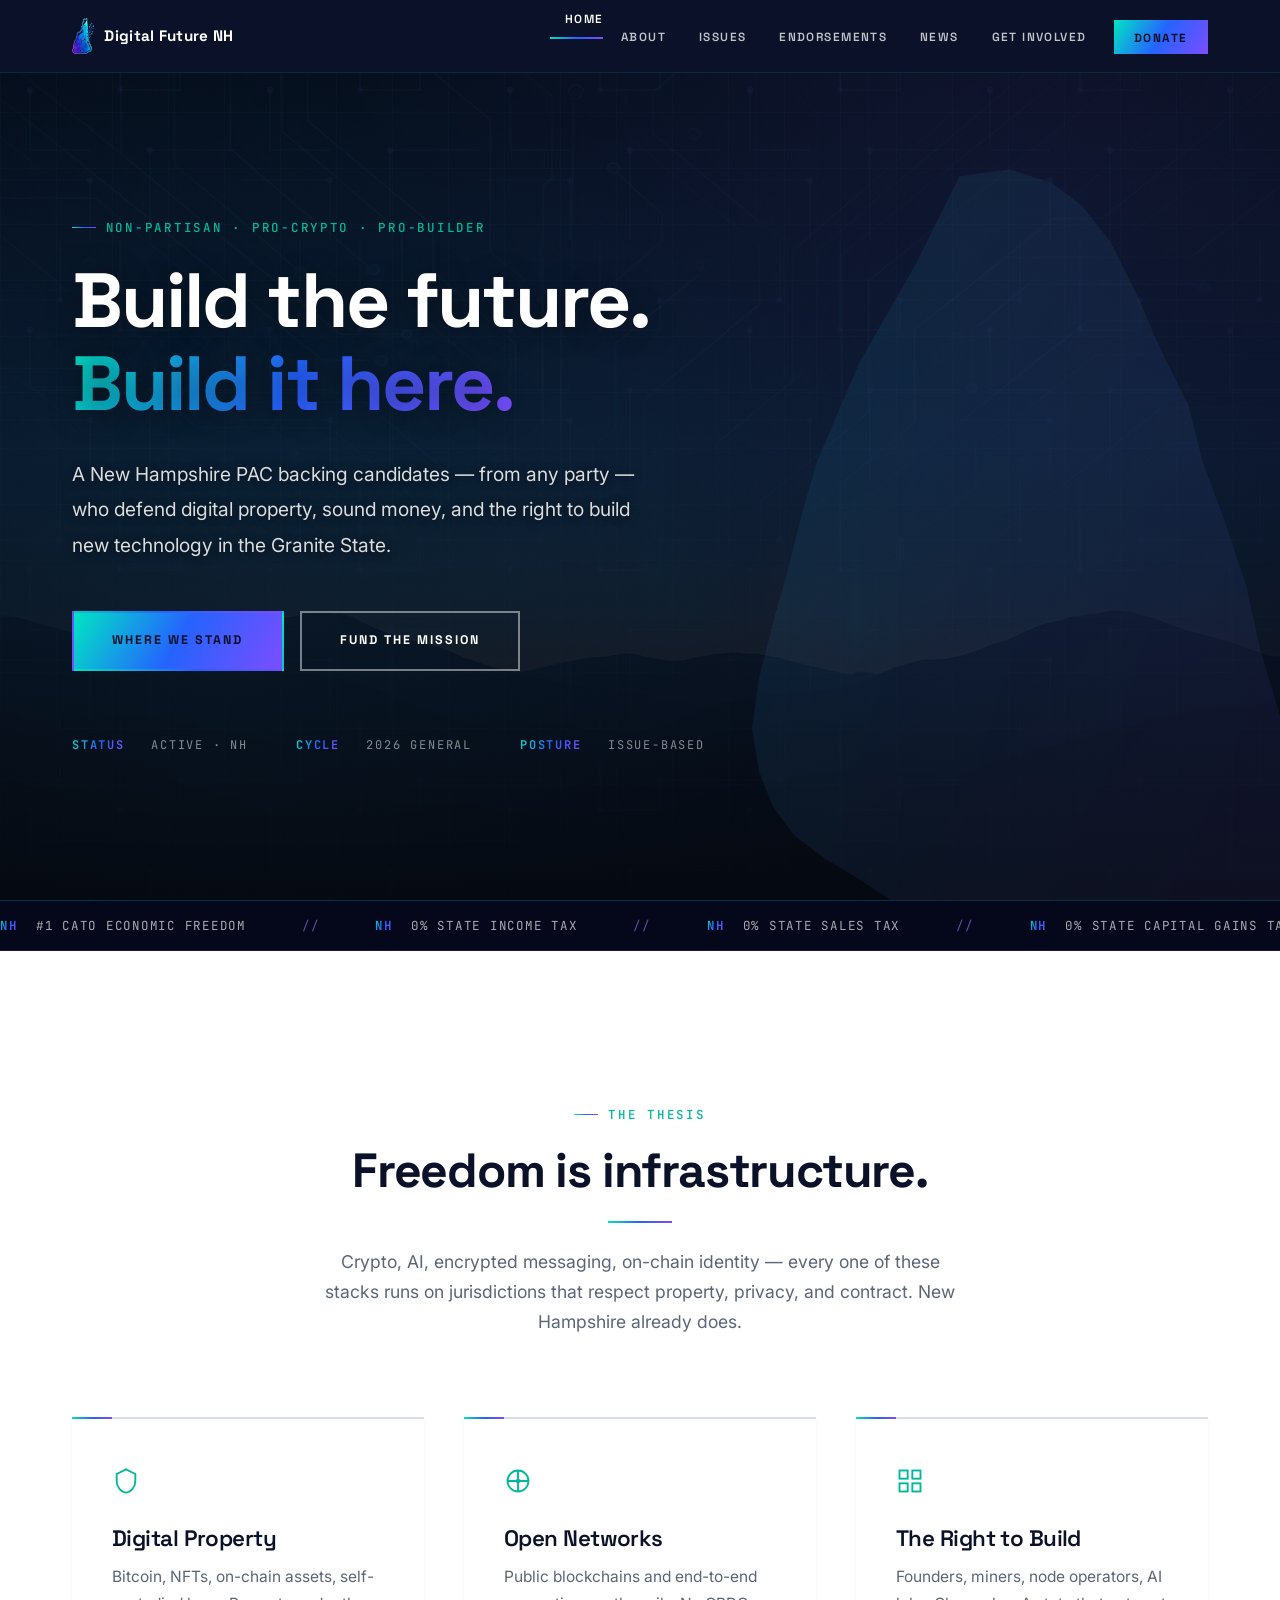
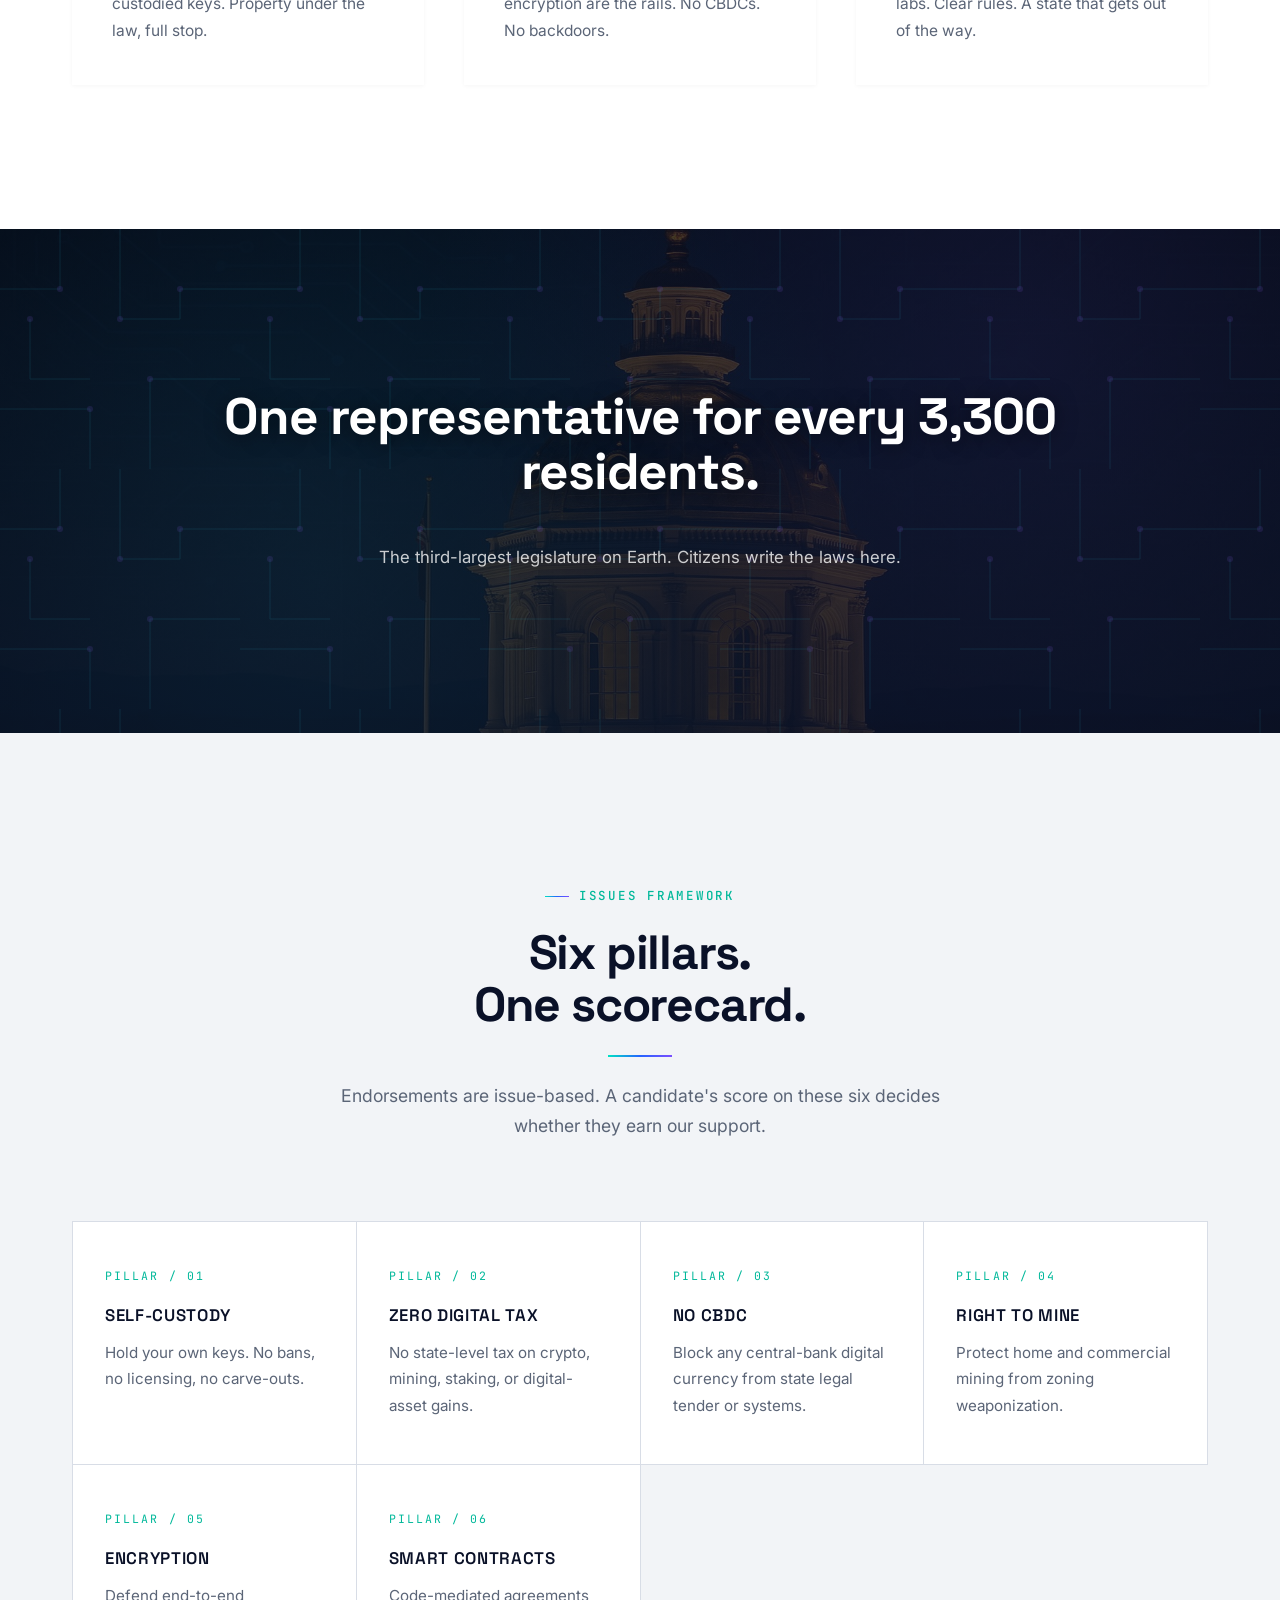
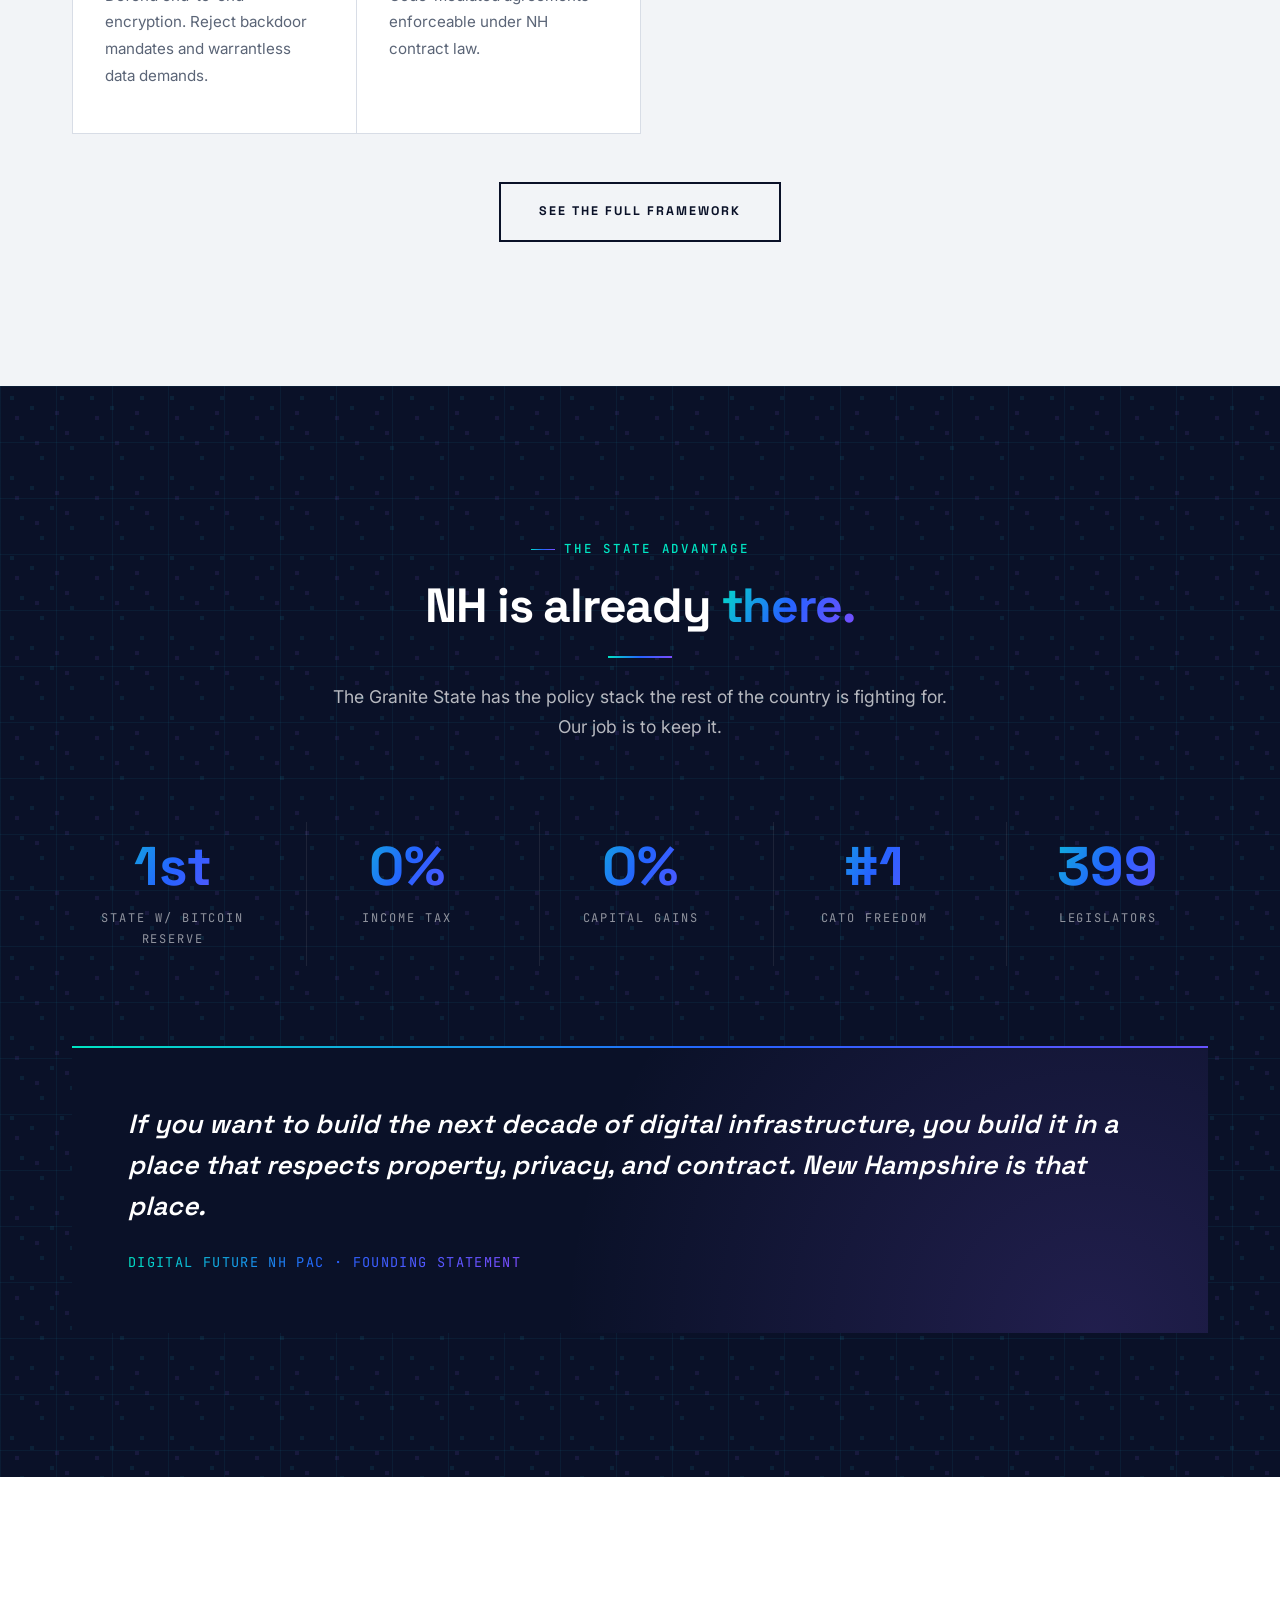
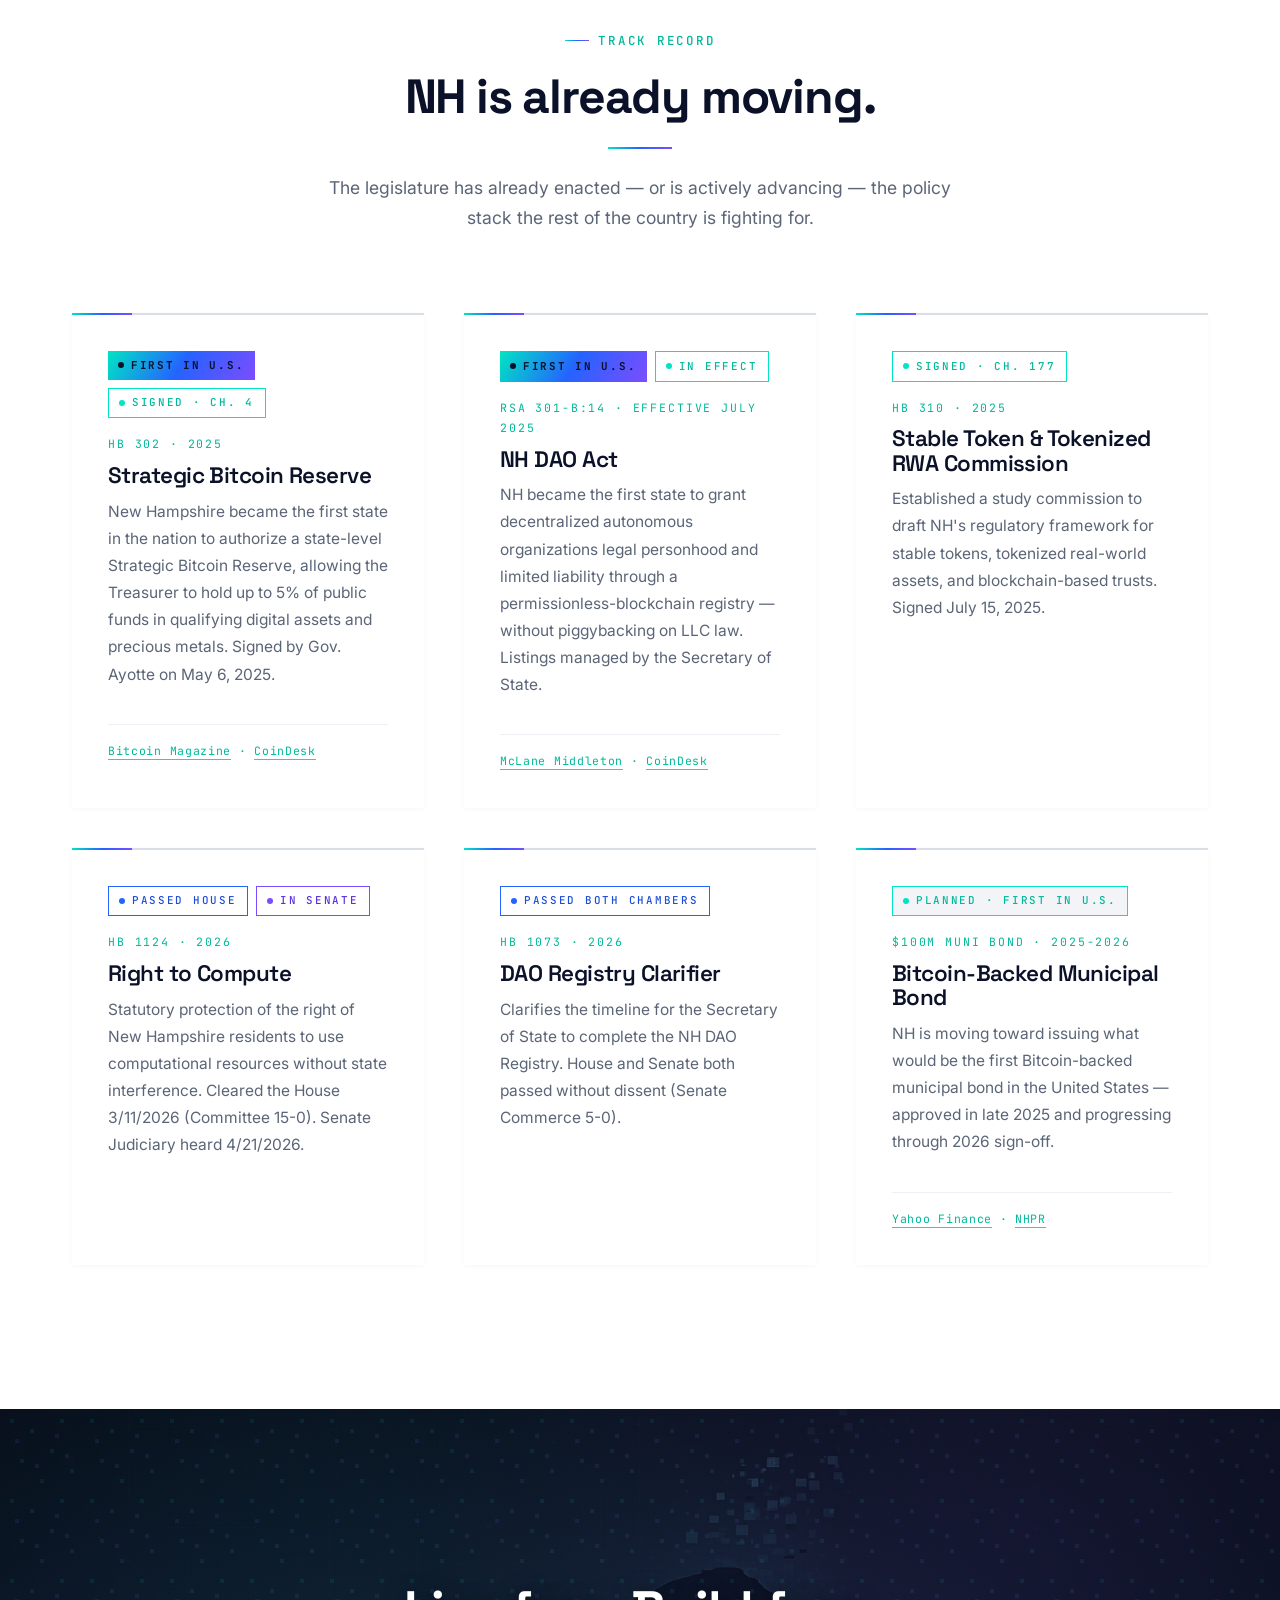
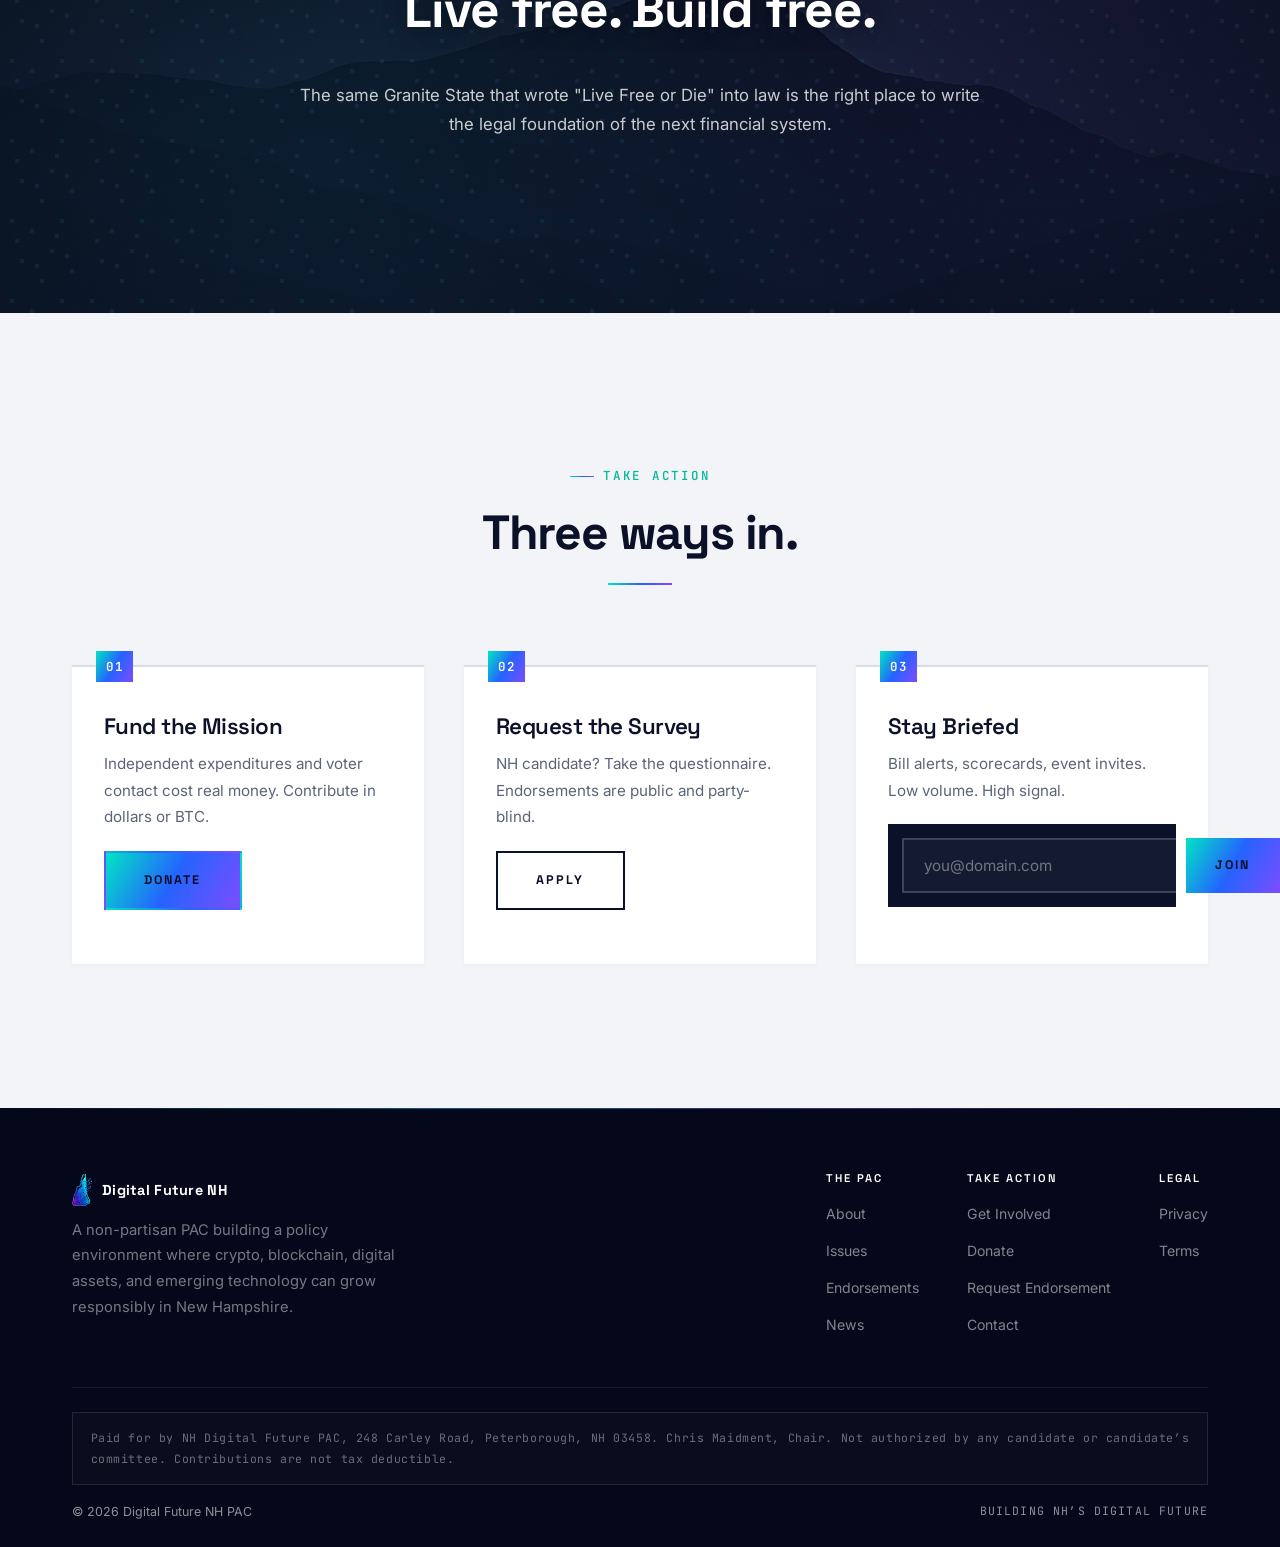
==== index.html @ 9868001e "Add crypto donation flow via NOWPayments direct payment API (no invoice page) Card / ACH and Crypto " ====
<!DOCTYPE html>
<html lang="en">
<head>
  <meta charset="UTF-8">
  <meta name="viewport" content="width=device-width, initial-scale=1.0">
  <title>Digital Future NH PAC — Building New Hampshire's Digital Future</title>
  <meta name="description" content="A non-partisan New Hampshire PAC supporting candidates who back crypto, digital property rights, sound money, and the right to build the future. Granite-made. Future-built.">
  <meta name="theme-color" content="#0a1224">
  <meta property="og:title" content="Digital Future NH PAC">
  <meta property="og:description" content="Non-partisan. Pro-crypto. Pro-builder. Backing NH candidates &mdash; from any party &mdash; who defend digital property and the right to build the future.">
  <meta property="og:image" content="https://digitalfuturenh.com/images/og-home.jpg">
  <meta property="og:image:width" content="1200">
  <meta property="og:image:height" content="630">
  <meta property="og:url" content="https://digitalfuturenh.com/">
  <meta property="og:type" content="website">
  <meta name="twitter:card" content="summary_large_image">
  <meta name="twitter:title" content="Digital Future NH PAC">
  <meta name="twitter:description" content="Non-partisan PAC backing NH candidates who defend digital property and the right to build the future.">
  <meta name="twitter:image" content="https://digitalfuturenh.com/images/og-home.jpg">
  <meta name="robots" content="index, follow">
  <link rel="canonical" href="https://digitalfuturenh.com/">
  <link rel="icon" href="/favicon.ico" sizes="any">
  <link rel="icon" type="image/png" sizes="32x32" href="/favicon.png?v=21">
  <link rel="apple-touch-icon" sizes="180x180" href="/apple-touch-icon.png?v=21">
  <link rel="preload" as="image" href="/images/hero-home.jpg" fetchpriority="high">
  <link rel="preconnect" href="https://fonts.googleapis.com">
  <link rel="preconnect" href="https://fonts.gstatic.com" crossorigin>
  <script type="application/ld+json">
  {
    "@context": "https://schema.org",
    "@type": "Organization",
    "name": "Digital Future NH PAC",
    "url": "https://digitalfuturenh.com",
    "logo": "https://digitalfuturenh.com/images/logo-icon.png",
    "description": "A non-partisan PAC building a policy environment where crypto, blockchain, digital assets, and emerging technology can grow responsibly in New Hampshire."
  }
  </script>
  <script type="application/ld+json">
  {
    "@context": "https://schema.org",
    "@type": "FAQPage",
    "mainEntity": [
      { "@type": "Question", "name": "Is Digital Future NH PAC partisan?", "acceptedAnswer": { "@type": "Answer", "text": "No. We are non-partisan. We endorse candidates from any party who defend digital property, sound money, and a light-touch regulatory environment for builders." } },
      { "@type": "Question", "name": "Why New Hampshire?", "acceptedAnswer": { "@type": "Answer", "text": "No state income tax. No state sales tax. No state capital gains tax. The first state in the nation to enact a Strategic Bitcoin Reserve law (HB 302, 2025). The first state to grant DAOs legal personhood through a permissionless-blockchain registry (RSA 301-B:14, effective July 2025)." } },
      { "@type": "Question", "name": "How are endorsements decided?", "acceptedAnswer": { "@type": "Answer", "text": "Public, party-blind scorecard against six pillars: self-custody, zero tax on digital gains, no CBDC, right to mine and run nodes, encryption and privacy, and smart-contract recognition." } }
    ]
  }
  </script>
  <link href="https://fonts.googleapis.com/css2?family=Inter:wght@400;500;600;700&family=JetBrains+Mono:wght@400;500;600&family=Space+Grotesk:wght@400;500;600;700&display=swap" rel="stylesheet" media="print" onload="this.media='all'">
  <noscript><link href="https://fonts.googleapis.com/css2?family=Inter:wght@400;500;600;700&family=JetBrains+Mono:wght@400;500;600&family=Space+Grotesk:wght@400;500;600;700&display=swap" rel="stylesheet"></noscript>
  <link rel="stylesheet" href="/css/style.css?v=21">
  <script src="/js/main.js?v=21" defer></script>
</head>
<body>
<div class="progress-bar"></div>

<nav class="nav">
  <div class="nav-inner">
    <a class="nav-brand" href="/"><span class="brand-mark"><img src="/images/logo-icon-color-trans.png" alt="Digital Future NH"></span><span class="brand-word"><b>Digital Future NH</b></span></a>
    <button class="nav-toggle" aria-label="Toggle menu"><span></span><span></span><span></span></button>
    <ul class="nav-links">
      <li><a href="/" class="on">Home</a></li>
      <li><a href="/about/">About</a></li>
      <li><a href="/issues/">Issues</a></li>
      <li><a href="/candidates/">Endorsements</a></li>
      <li><a href="/news/">News</a></li>
      <li><a href="/involved/">Get Involved</a></li>
      <li><a href="/involved/#donate" class="btn-nav">Donate</a></li>
    </ul>
  </div>
</nav>

<header class="hero">
  <div class="hero-bg" style="background-image:url('/images/hero-home.jpg')"></div>
  <div class="bg-grid"></div>
  <div class="bg-circuit"></div>
  <div class="hero-overlay"></div>
  <div class="hero-nh"><img src="/images/nh-silhouette.svg" alt=""></div>
  <div class="hero-content">
    <span class="overline">Non-partisan &middot; Pro-crypto &middot; Pro-builder</span>
    <h1>Build the future.<br><span class="accent">Build it here.</span></h1>
    <p class="hero-lead">A New Hampshire PAC backing candidates &mdash; from any party &mdash; who defend digital property, sound money, and the right to build new technology in the Granite State.</p>
    <div class="hero-actions">
      <a href="/issues/" class="btn btn-grad">Where We Stand</a>
      <a href="/involved/#donate" class="btn btn-ghost">Fund the Mission</a>
    </div>
    <div class="hero-meta">
      <span><strong>STATUS</strong> &nbsp; Active &middot; NH</span>
      <span><strong>CYCLE</strong> &nbsp; 2026 General</span>
      <span><strong>POSTURE</strong> &nbsp; Issue-based</span>
    </div>
  </div>
</header>

<section class="ticker">
  <div class="ticker-track">
    <span><strong>NH</strong> #1 Cato Economic Freedom</span><span class="sep">//</span>
    <span><strong>NH</strong> 0% State Income Tax</span><span class="sep">//</span>
    <span><strong>NH</strong> 0% State Sales Tax</span><span class="sep">//</span>
    <span><strong>NH</strong> 0% State Capital Gains Tax</span><span class="sep">//</span>
    <span><strong>HB 302</strong> Strategic Bitcoin Reserve</span><span class="sep">//</span>
    <span><strong>400</strong> Citizen Legislators</span><span class="sep">//</span>
    <span><strong>NH</strong> #1 Cato Economic Freedom</span><span class="sep">//</span>
    <span><strong>NH</strong> 0% State Income Tax</span><span class="sep">//</span>
    <span><strong>NH</strong> 0% State Sales Tax</span><span class="sep">//</span>
    <span><strong>NH</strong> 0% State Capital Gains Tax</span><span class="sep">//</span>
    <span><strong>HB 302</strong> Strategic Bitcoin Reserve</span><span class="sep">//</span>
    <span><strong>400</strong> Citizen Legislators</span><span class="sep">//</span>
  </div>
</section>

<section class="sec" id="thesis">
  <div class="wrap">
    <div class="sec-header reveal">
      <span class="overline">The Thesis</span>
      <h2>Freedom is infrastructure.</h2>
      <p>Crypto, AI, encrypted messaging, on-chain identity &mdash; every one of these stacks runs on jurisdictions that respect property, privacy, and contract. New Hampshire already does.</p>
    </div>

    <div class="grid grid-3 stagger reveal">
      <article class="card">
        <div class="card-icon">
          <svg viewBox="0 0 24 24" fill="none" stroke="currentColor" stroke-width="1.6"><path d="M12 2 L4 6v6c0 5 3.5 9.4 8 10 4.5-.6 8-5 8-10V6z"/></svg>
        </div>
        <h3>Digital Property</h3>
        <p>Bitcoin, NFTs, on-chain assets, self-custodied keys. Property under the law, full stop.</p>
      </article>
      <article class="card">
        <div class="card-icon">
          <svg viewBox="0 0 24 24" fill="none" stroke="currentColor" stroke-width="1.6"><circle cx="12" cy="12" r="9"/><path d="M3 12h18M12 3v18"/><circle cx="12" cy="12" r="2" fill="currentColor" stroke="none"/></svg>
        </div>
        <h3>Open Networks</h3>
        <p>Public blockchains and end-to-end encryption are the rails. No CBDCs. No backdoors.</p>
      </article>
      <article class="card">
        <div class="card-icon">
          <svg viewBox="0 0 24 24" fill="none" stroke="currentColor" stroke-width="1.6"><rect x="3" y="3" width="7" height="7"/><rect x="14" y="3" width="7" height="7"/><rect x="3" y="14" width="7" height="7"/><rect x="14" y="14" width="7" height="7"/></svg>
        </div>
        <h3>The Right to Build</h3>
        <p>Founders, miners, node operators, AI labs. Clear rules. A state that gets out of the way.</p>
      </article>
    </div>
  </div>
</section>

<section class="photo-break reveal">
  <div class="photo-break-bg" style="background-image:url('/images/break-statehouse.jpg')"></div>
  <div class="photo-break-overlay"></div>
  <div class="bg-circuit"></div>
  <div class="photo-break-text">
    <h2>One representative for every 3,300 residents.</h2>
    <p>The third-largest legislature on Earth. Citizens write the laws here.</p>
  </div>
</section>

<section class="sec sec-alt" id="pillars">
  <div class="wrap">
    <div class="sec-header reveal">
      <span class="overline">Issues Framework</span>
      <h2>Six pillars.<br>One scorecard.</h2>
      <p>Endorsements are issue-based. A candidate's score on these six decides whether they earn our support.</p>
    </div>

    <div class="pillars reveal stagger">
      <div class="pillar">
        <div class="pillar-num">PILLAR / 01</div>
        <h3>Self-Custody</h3>
        <p>Hold your own keys. No bans, no licensing, no carve-outs.</p>
      </div>
      <div class="pillar">
        <div class="pillar-num">PILLAR / 02</div>
        <h3>Zero Digital Tax</h3>
        <p>No state-level tax on crypto, mining, staking, or digital-asset gains.</p>
      </div>
      <div class="pillar">
        <div class="pillar-num">PILLAR / 03</div>
        <h3>No CBDC</h3>
        <p>Block any central-bank digital currency from state legal tender or systems.</p>
      </div>
      <div class="pillar">
        <div class="pillar-num">PILLAR / 04</div>
        <h3>Right to Mine</h3>
        <p>Protect home and commercial mining from zoning weaponization.</p>
      </div>
      <div class="pillar">
        <div class="pillar-num">PILLAR / 05</div>
        <h3>Encryption</h3>
        <p>Defend end-to-end encryption. Reject backdoor mandates and warrantless data demands.</p>
      </div>
      <div class="pillar">
        <div class="pillar-num">PILLAR / 06</div>
        <h3>Smart Contracts</h3>
        <p>Code-mediated agreements enforceable under NH contract law.</p>
      </div>
    </div>

    <p style="margin-top:3rem;text-align:center"><a href="/issues/" class="btn btn-outline">See the Full Framework</a></p>
  </div>
</section>

<section class="sec sec-dark" id="why-nh">
  <div class="bg-grid"></div>
  <div class="bg-pixels"></div>
  <div class="wrap">
    <div class="sec-header reveal">
      <span class="overline">The State Advantage</span>
      <h2>NH is already <span class="accent">there.</span></h2>
      <p>The Granite State has the policy stack the rest of the country is fighting for. Our job is to keep it.</p>
    </div>

    <div class="stat-row reveal">
      <div class="stat-item"><div class="stat-num">1st</div><div class="stat-label">State w/ Bitcoin Reserve</div></div>
      <div class="stat-item"><div class="stat-num" data-count="0" data-suf="%">0%</div><div class="stat-label">Income Tax</div></div>
      <div class="stat-item"><div class="stat-num" data-count="0" data-suf="%">0%</div><div class="stat-label">Capital Gains</div></div>
      <div class="stat-item"><div class="stat-num" data-pre="#" data-count="1">#1</div><div class="stat-label">Cato Freedom</div></div>
      <div class="stat-item"><div class="stat-num" data-count="400">400</div><div class="stat-label">Legislators</div></div>
    </div>

    <div class="callout reveal" style="margin-top:5rem">
      <blockquote>
        If you want to build the next decade of digital infrastructure, you build it in a place that respects property, privacy, and contract. New Hampshire is that place.
      </blockquote>
      <cite>Digital Future NH PAC &middot; Founding Statement</cite>
    </div>
  </div>
</section>

<section class="sec" id="record">
  <div class="wrap">
    <div class="sec-header reveal">
      <span class="overline">Track Record</span>
      <h2>NH is already moving.</h2>
      <p>The legislature has already enacted &mdash; or is actively advancing &mdash; the policy stack the rest of the country is fighting for.</p>
    </div>

    <div class="grid grid-3 stagger reveal">

      <article class="tr-card">
        <div class="tr-chips">
          <span class="chip chip-first">First in U.S.</span>
          <span class="chip chip-signed">Signed &middot; Ch. 4</span>
        </div>
        <p class="billno">HB 302 &middot; 2025</p>
        <h3>Strategic Bitcoin Reserve</h3>
        <p>New Hampshire became the first state in the nation to authorize a state-level Strategic Bitcoin Reserve, allowing the Treasurer to hold up to 5% of public funds in qualifying digital assets and precious metals. Signed by Gov. Ayotte on May 6, 2025.</p>
        <div class="src"><a href="https://bitcoinmagazine.com/news/new-hampshire-becomes-first-state-to-pass-strategic-bitcoin-reserve-bill-into-law" target="_blank" rel="noopener">Bitcoin Magazine</a> &middot; <a href="https://www.coindesk.com/policy/2025/05/06/new-hampshire-becomes-first-state-to-approve-crypto-reserve-law" target="_blank" rel="noopener">CoinDesk</a></div>
      </article>

      <article class="tr-card">
        <div class="tr-chips">
          <span class="chip chip-first">First in U.S.</span>
          <span class="chip chip-signed">In effect</span>
        </div>
        <p class="billno">RSA 301-B:14 &middot; Effective July 2025</p>
        <h3>NH DAO Act</h3>
        <p>NH became the first state to grant decentralized autonomous organizations legal personhood and limited liability through a permissionless-blockchain registry &mdash; without piggybacking on LLC law. Listings managed by the Secretary of State.</p>
        <div class="src"><a href="https://www.mclane.com/insights/the-rise-of-decentralized-autonomous-organizations-in-new-hampshire/" target="_blank" rel="noopener">McLane Middleton</a> &middot; <a href="https://www.coindesk.com/opinion/2024/03/26/new-hampshire-has-a-better-approach-to-daos" target="_blank" rel="noopener">CoinDesk</a></div>
      </article>

      <article class="tr-card">
        <div class="tr-chips">
          <span class="chip chip-signed">Signed &middot; Ch. 177</span>
        </div>
        <p class="billno">HB 310 &middot; 2025</p>
        <h3>Stable Token &amp; Tokenized RWA Commission</h3>
        <p>Established a study commission to draft NH's regulatory framework for stable tokens, tokenized real-world assets, and blockchain-based trusts. Signed July 15, 2025.</p>
      </article>

      <article class="tr-card">
        <div class="tr-chips">
          <span class="chip chip-passed">Passed House</span>
          <span class="chip chip-progress">In Senate</span>
        </div>
        <p class="billno">HB 1124 &middot; 2026</p>
        <h3>Right to Compute</h3>
        <p>Statutory protection of the right of New Hampshire residents to use computational resources without state interference. Cleared the House 3/11/2026 (Committee 15-0). Senate Judiciary heard 4/21/2026.</p>
      </article>

      <article class="tr-card">
        <div class="tr-chips">
          <span class="chip chip-passed">Passed both chambers</span>
        </div>
        <p class="billno">HB 1073 &middot; 2026</p>
        <h3>DAO Registry Clarifier</h3>
        <p>Clarifies the timeline for the Secretary of State to complete the NH DAO Registry. House and Senate both passed without dissent (Senate Commerce 5-0).</p>
      </article>

      <article class="tr-card">
        <div class="tr-chips">
          <span class="chip chip-planned">Planned &middot; First in U.S.</span>
        </div>
        <p class="billno">$100M Muni Bond &middot; 2025-2026</p>
        <h3>Bitcoin-Backed Municipal Bond</h3>
        <p>NH is moving toward issuing what would be the first Bitcoin-backed municipal bond in the United States &mdash; approved in late 2025 and progressing through 2026 sign-off.</p>
        <div class="src"><a href="https://finance.yahoo.com/markets/crypto/articles/hampshire-plans-100m-bitcoin-backed-083438443.html" target="_blank" rel="noopener">Yahoo Finance</a> &middot; <a href="https://www.nhpr.org/nh-news/2025-05-13/bitcoin-boosters-push-to-make-new-hampshire-the-granite-cradle-of-crypto" target="_blank" rel="noopener">NHPR</a></div>
      </article>

    </div>
  </div>
</section>

<section class="photo-break reveal">
  <div class="photo-break-bg" style="background-image:url('/images/break-mountains.jpg')"></div>
  <div class="photo-break-overlay"></div>
  <div class="bg-pixels"></div>
  <div class="photo-break-text">
    <h2>Live free. Build free.</h2>
    <p>The same Granite State that wrote "Live Free or Die" into law is the right place to write the legal foundation of the next financial system.</p>
  </div>
</section>

<section class="sec sec-alt" id="action">
  <div class="wrap">
    <div class="sec-header reveal">
      <span class="overline">Take Action</span>
      <h2>Three ways in.</h2>
    </div>

    <div class="steps reveal stagger">
      <div class="step">
        <h3>Fund the Mission</h3>
        <p>Independent expenditures and voter contact cost real money. Contribute in dollars or BTC.</p>
        <p style="margin-top:1.25rem"><a href="/involved/#donate" class="btn btn-grad">Donate</a></p>
      </div>
      <div class="step">
        <h3>Request the Survey</h3>
        <p>NH candidate? Take the questionnaire. Endorsements are public and party-blind.</p>
        <p style="margin-top:1.25rem"><a href="/involved/#endorsement" class="btn btn-outline">Apply</a></p>
      </div>
      <div class="step">
        <h3>Stay Briefed</h3>
        <p>Bill alerts, scorecards, event invites. Low volume. High signal.</p>
        <form class="signup-form" data-signup style="margin-top:1.25rem;background:var(--navy);padding:.85rem">
          <input type="email" placeholder="you@domain.com" required>
          <button type="submit">Join</button>
        </form>
        <div class="signup-msg"></div>
      </div>
    </div>
  </div>
</section>

<footer class="footer">
  <div class="wrap">
    <div class="footer-inner">
      <div class="footer-brand">
        <a class="nav-brand" href="/"><span class="brand-mark"><img src="/images/logo-icon-color-trans.png" alt="Digital Future NH"></span><span class="brand-word"><b>Digital Future NH</b></span></a>
        <p>A non-partisan PAC building a policy environment where crypto, blockchain, digital assets, and emerging technology can grow responsibly in New Hampshire.</p>
      </div>
      <nav class="footer-nav">
        <div class="footer-col"><h4>The PAC</h4><ul><li><a href="/about/">About</a></li><li><a href="/issues/">Issues</a></li><li><a href="/candidates/">Endorsements</a></li><li><a href="/news/">News</a></li></ul></div>
        <div class="footer-col"><h4>Take Action</h4><ul><li><a href="/involved/">Get Involved</a></li><li><a href="/involved/#donate">Donate</a></li><li><a href="/involved/#endorsement">Request Endorsement</a></li><li><a href="/involved/#contact">Contact</a></li></ul></div>
        <div class="footer-col"><h4>Legal</h4><ul><li><a href="/privacy/">Privacy</a></li><li><a href="/terms/">Terms</a></li></ul></div>
      </nav>
    </div>
    <div class="footer-disclaimer">Paid for by NH Digital Future PAC, 248 Carley Road, Peterborough, NH 03458. Chris Maidment, Chair. Not authorized by any candidate or candidate&rsquo;s committee. Contributions are not tax deductible.</div>
    <div class="footer-bottom" style="margin-top:1rem"><span>&copy; <span id="yr">2026</span> Digital Future NH PAC</span><span style="font-family:var(--font-mono);letter-spacing:.1em;text-transform:uppercase;font-size:.72rem">Building NH&rsquo;s Digital Future</span></div>
  </div>
</footer>
<script>document.getElementById('yr').textContent = new Date().getFullYear();</script>
</body>
</html>
---- css/style.css ----
/* ============================================================
   NH DIGITAL FUTURE PAC — Design System v2
   Clean white · Navy + cyan/violet gradient · Circuit patterns
   ============================================================ */

*, *::before, *::after { box-sizing: border-box; margin: 0; padding: 0; }

:root {
  /* Brand book exact palette */
  --navy:         #0A1128;
  --navy-mid:     #121a3a;
  --navy-light:   #1c2548;
  --black:        #05081a;
  --slate:        #1f2937;
  --granite:      #4b5563;

  --blue:         #2563FF;   /* Electric Blue — technology, motion */
  --blue-bright:  #4F7DFF;
  --blue-deep:    #1d4ed8;

  --cyan:         #00E5C3;   /* Crypto Cyan — blockchain, energy */
  --cyan-bright:  #4FF0D5;
  --cyan-deep:    #00B89A;

  --violet:       #7C4DFF;   /* Future, fintech */
  --violet-bright:#9D7AFF;
  --violet-deep:  #5B2FE0;

  --green:        #22c55e;
  --white:        #FFFFFF;
  --off-white:    #F2F4F7;   /* Light Gray — neutral background */
  --gray-50:      #f8fafc;
  --gray-100:    #eef0f5;
  --gray-200:    #d8dde6;
  --gray-300:    #b6bcc8;
  --gray-500:    #6b7280;
  --gray-700:    #374151;
  --gray-900:    #111827;
  --text:         #0A1128;
  --text-muted:   #5b6577;

  /* Brand gradient: cyan -> violet (with electric blue available for accents) */
  --grad-cv:      linear-gradient(120deg, var(--cyan) 0%, var(--blue) 50%, var(--violet) 100%);
  --grad-cv-soft: linear-gradient(120deg, rgba(0,229,195,.15), rgba(124,77,255,.18));

  /* Brand book typography */
  --font-display: 'Space Grotesk', system-ui, sans-serif;
  --font-body:    'Inter', system-ui, sans-serif;
  --font-mono:    'JetBrains Mono', 'Roboto Mono', ui-monospace, monospace;

  --max-w:    1200px;
  --max-w-sm: 760px;
  --ease:     cubic-bezier(0.22, 1, 0.36, 1);
}

html { scroll-behavior: smooth; -webkit-font-smoothing: antialiased; }

body {
  font-family: var(--font-body);
  font-size: 17px;
  color: var(--text);
  line-height: 1.75;
  background: var(--white);
  overflow-x: hidden;
}

::selection { background: var(--violet); color: var(--white); }

::-webkit-scrollbar { width: 8px; }
::-webkit-scrollbar-track { background: var(--navy); }
::-webkit-scrollbar-thumb { background: var(--cyan); }

img, svg { max-width: 100%; display: block; }
a { color: inherit; text-decoration: none; }
strong { font-weight: 700; }

/* ============================================================
   TYPOGRAPHY
   ============================================================ */
h1, h2, h3, h4 {
  font-family: var(--font-display);
  font-weight: 700;
  line-height: 1.08;
  color: var(--navy);
  letter-spacing: -0.025em;
}

h1 { font-size: clamp(2.6rem, 6vw, 5.2rem); font-weight: 700; }
h2 { font-size: clamp(1.95rem, 3.8vw, 3rem); margin-bottom: 1.5rem; font-weight: 700; }
h3 { font-size: clamp(1.15rem, 2vw, 1.4rem); margin-bottom: 0.75rem; font-weight: 600; }
h4 { font-size: 1rem; text-transform: uppercase; letter-spacing: 0.08em; font-weight: 600; }

p { margin-bottom: 1rem; }
p:last-child { margin-bottom: 0; }

.accent {
  background: var(--grad-cv);
  -webkit-background-clip: text;
  background-clip: text;
  color: transparent;
}
.accent-orange { color: var(--orange); }

.overline {
  font-family: var(--font-mono);
  font-weight: 500;
  font-size: 0.78rem;
  letter-spacing: 0.22em;
  text-transform: uppercase;
  color: var(--cyan-deep);
  display: inline-flex;
  align-items: center;
  gap: 0.6rem;
  margin-bottom: 1.25rem;
}

.overline::before {
  content: '';
  display: inline-block;
  width: 24px; height: 1px;
  background: var(--grad-cv);
}

/* ============================================================
   LAYOUT
   ============================================================ */
.wrap { max-width: var(--max-w); margin: 0 auto; padding: 0 2rem; }
.wrap-sm { max-width: var(--max-w-sm); margin: 0 auto; padding: 0 2rem; }

.sec { padding: 9rem 0; }
.sec-sm { padding: 5rem 0; }

.sec-header { text-align: center; margin-bottom: 5rem; }
.sec-header p { color: var(--text-muted); font-size: 1.1rem; max-width: 640px; margin: 1rem auto 0; line-height: 1.7; }

.sec-header h2::after {
  content: '';
  display: block;
  width: 64px;
  height: 2px;
  background: var(--grad-cv);
  margin: 1.5rem auto 0;
}

/* ============================================================
   PROGRESS BAR
   ============================================================ */
.progress-bar {
  position: fixed;
  top: 0;
  left: 0;
  height: 2px;
  width: 0;
  background: var(--grad-cv);
  z-index: 9999;
}

/* ============================================================
   PATTERNS (decorative SVGs)
   ============================================================ */
.bg-grid {
  position: absolute;
  inset: 0;
  background-image:
    linear-gradient(rgba(34,211,238,0.06) 1px, transparent 1px),
    linear-gradient(90deg, rgba(34,211,238,0.06) 1px, transparent 1px);
  background-size: 56px 56px;
  pointer-events: none;
}

.bg-grid-light {
  position: absolute;
  inset: 0;
  background-image:
    linear-gradient(rgba(10,18,36,0.05) 1px, transparent 1px),
    linear-gradient(90deg, rgba(10,18,36,0.05) 1px, transparent 1px);
  background-size: 48px 48px;
  pointer-events: none;
  mask-image: radial-gradient(ellipse at center, black 30%, transparent 70%);
}

.bg-circuit {
  position: absolute;
  inset: 0;
  background-image: url("data:image/svg+xml;utf8,<svg xmlns='http://www.w3.org/2000/svg' width='240' height='240' viewBox='0 0 240 240'><g fill='none' stroke='%2322d3ee' stroke-width='1' opacity='0.18'><path d='M0 60 L60 60 L60 0'/><path d='M120 0 L120 90 L180 90 L180 60 L240 60'/><path d='M0 180 L90 180 L90 240'/><path d='M150 240 L150 150 L240 150'/><path d='M30 90 L30 150 L90 150'/></g><g fill='%238b5cf6' opacity='0.22'><circle cx='60' cy='60' r='3'/><circle cx='120' cy='90' r='3'/><circle cx='180' cy='60' r='3'/><circle cx='90' cy='180' r='3'/><circle cx='150' cy='150' r='3'/><circle cx='30' cy='90' r='3'/></g></svg>");
  background-size: 240px 240px;
  pointer-events: none;
  opacity: 0.6;
}

.bg-pixels {
  position: absolute;
  inset: 0;
  background-image: url("data:image/svg+xml;utf8,<svg xmlns='http://www.w3.org/2000/svg' width='80' height='80' viewBox='0 0 80 80'><g fill='%2322d3ee' opacity='0.08'><rect x='10' y='10' width='4' height='4'/><rect x='30' y='20' width='4' height='4'/><rect x='60' y='10' width='4' height='4'/><rect x='20' y='50' width='4' height='4'/><rect x='50' y='40' width='4' height='4'/><rect x='70' y='60' width='4' height='4'/><rect x='40' y='70' width='4' height='4'/></g><g fill='%238b5cf6' opacity='0.1'><rect x='15' y='30' width='4' height='4'/><rect x='55' y='25' width='4' height='4'/><rect x='35' y='55' width='4' height='4'/><rect x='65' y='45' width='4' height='4'/></g></svg>");
  background-size: 80px 80px;
  pointer-events: none;
}

.divider-gradient {
  height: 1px;
  background: linear-gradient(90deg, transparent, rgba(34,211,238,.4), rgba(139,92,246,.4), transparent);
  border: 0;
  margin: 0;
}

/* ============================================================
   NH SILHOUETTE (decorative)
   ============================================================ */
.nh-silhouette {
  position: absolute;
  pointer-events: none;
  opacity: 0.06;
}

.nh-silhouette svg { width: 100%; height: 100%; }
.nh-silhouette path { fill: var(--cyan); }

/* ============================================================
   NAV
   ============================================================ */
.nav {
  position: fixed;
  top: 0; left: 0; right: 0;
  z-index: 1000;
  background: var(--navy);
  border-bottom: 1px solid rgba(34,211,238,0.12);
  transition: background 0.35s, box-shadow 0.35s;
}

.nav.is-scrolled {
  background: rgba(10, 18, 36, 0.97);
  box-shadow: 0 2px 24px rgba(0,0,0,0.45);
}

.nav-inner {
  max-width: var(--max-w);
  margin: 0 auto;
  padding: 0 2rem;
  display: flex;
  align-items: center;
  justify-content: space-between;
  height: 72px;
}

.nav-brand {
  display: inline-flex;
  align-items: center;
  gap: 0.65rem;
  color: var(--white);
}

.nav-brand .brand-mark {
  display: inline-flex;
  align-items: center;
  justify-content: center;
  height: 36px;
  width: auto;
}

.nav-brand .brand-mark img {
  display: block;
  height: 36px;
  width: auto;
}

.nav-brand .brand-word {
  display: inline-flex;
  flex-direction: column;
  line-height: 1;
}

.nav-brand .brand-word b {
  font-family: var(--font-display);
  font-weight: 700;
  font-size: 0.95rem;
  letter-spacing: 0.02em;
  color: var(--white);
}

.nav-brand .brand-word i {
  font-style: normal;
  font-family: var(--font-mono);
  font-weight: 500;
  font-size: 0.6rem;
  letter-spacing: 0.32em;
  margin-top: 0.3rem;
  color: var(--cyan);
  text-transform: uppercase;
}

/* Footer keeps the same lockup, slightly smaller */
.footer .nav-brand .brand-mark img { height: 32px; }
.footer .nav-brand .brand-word b { font-size: 0.9rem; }

.nav-links { display: flex; list-style: none; gap: 0.15rem; align-items: center; }

.nav-links a {
  color: rgba(255,255,255,0.75);
  font-family: var(--font-display);
  font-weight: 600;
  font-size: 0.74rem;
  letter-spacing: 0.12em;
  text-transform: uppercase;
  padding: 0.45rem 0.95rem;
  transition: color 0.2s;
}

.nav-links a:hover { color: var(--white); }
.nav-links a.on { color: var(--white); }
.nav-links a.on::after {
  content: '';
  display: block;
  width: 100%;
  height: 2px;
  background: var(--grad-cv);
  margin-top: 0.25rem;
}

.nav-links .btn-nav {
  background: var(--grad-cv);
  color: var(--navy) !important;
  padding: 0.6rem 1.25rem;
  margin-left: 0.6rem;
  font-weight: 800;
  letter-spacing: 0.13em;
  transition: opacity 0.2s, transform 0.2s;
}
.nav-links .btn-nav:hover { opacity: 0.92; transform: translateY(-1px); }
.nav-links .btn-nav::after { display: none !important; }

.nav-toggle {
  display: none;
  background: none;
  border: none;
  color: var(--white);
  cursor: pointer;
  width: 36px; height: 36px;
  padding: 0;
}

.nav-toggle span {
  display: block;
  width: 22px;
  height: 2px;
  background: var(--white);
  margin: 5px auto;
  transition: all 0.3s;
}

/* ============================================================
   HERO
   ============================================================ */
.hero {
  position: relative;
  min-height: 100vh;
  display: flex;
  align-items: center;
  overflow: hidden;
  background: var(--navy);
  color: var(--white);
}

.hero-bg {
  position: absolute;
  inset: -5%;
  width: 110%; height: 110%;
  background-size: cover;
  background-position: center;
  animation: drift 36s ease-in-out infinite alternate;
  opacity: 0.55;
}

@keyframes drift {
  0%   { transform: scale(1) translate(0,0); }
  100% { transform: scale(1.06) translate(-0.5%, -0.5%); }
}

.hero-overlay {
  position: absolute;
  inset: 0;
  background:
    linear-gradient(180deg, rgba(5,8,15,0.55) 0%, rgba(10,18,36,0.7) 50%, rgba(5,8,15,0.92) 100%),
    radial-gradient(circle at 18% 80%, rgba(34,211,238,0.18), transparent 55%),
    radial-gradient(circle at 82% 20%, rgba(139,92,246,0.18), transparent 55%);
}

.hero-content {
  position: relative;
  z-index: 2;
  max-width: var(--max-w);
  margin: 0 auto;
  padding: 10rem 2rem 6rem;
  width: 100%;
}

.hero h1 {
  color: var(--white);
  margin-bottom: 2rem;
  text-shadow: 0 2px 30px rgba(0,0,0,0.4);
}

.hero-lead {
  font-size: clamp(1.05rem, 1.7vw, 1.2rem);
  color: rgba(255,255,255,0.85);
  max-width: 580px;
  line-height: 1.85;
  margin-bottom: 3rem;
  text-shadow: 0 1px 8px rgba(0,0,0,0.5);
  font-weight: 400;
}

.hero-actions { display: flex; gap: 1rem; flex-wrap: wrap; }

.hero-meta {
  margin-top: 4rem;
  display: flex;
  gap: 3rem;
  flex-wrap: wrap;
  font-family: var(--font-mono);
  font-size: 0.75rem;
  letter-spacing: 0.15em;
  text-transform: uppercase;
  color: rgba(255,255,255,0.5);
}

.hero-meta span strong {
  background: var(--grad-cv);
  -webkit-background-clip: text;
  background-clip: text;
  color: transparent;
  font-weight: 600;
}

.hero-sub { min-height: 56vh; }
.hero-sub .hero-content { padding: 10rem 2rem 5rem; }

.hero-nh {
  position: absolute;
  right: -8%;
  top: 18%;
  width: 56%;
  height: 80%;
  pointer-events: none;
  opacity: 0.08;
}
.hero-nh svg { width: 100%; height: 100%; }
.hero-nh path { fill: url(#nh-cv-grad); }

@media (max-width: 900px) {
  .hero-nh { display: none; }
}

/* ============================================================
   BUTTONS
   ============================================================ */
.btn {
  display: inline-flex;
  align-items: center;
  gap: 0.5rem;
  font-family: var(--font-display);
  font-weight: 700;
  font-size: 0.78rem;
  letter-spacing: 0.16em;
  text-transform: uppercase;
  padding: 1.05rem 2.4rem;
  border: 2px solid transparent;
  cursor: pointer;
  transition: all 0.3s var(--ease);
  background: var(--white);
  color: var(--navy);
}

.btn-grad {
  background: var(--grad-cv);
  color: var(--navy);
  border-color: transparent;
  position: relative;
}

.btn-grad:hover {
  transform: translateY(-2px);
  box-shadow: 0 8px 24px rgba(34,211,238,0.25), 0 8px 24px rgba(139,92,246,0.2);
}

.btn-cyan {
  background: var(--cyan);
  color: var(--navy);
  border-color: var(--cyan);
}
.btn-cyan:hover { background: var(--cyan-bright); border-color: var(--cyan-bright); transform: translateY(-2px); }

.btn-violet {
  background: var(--violet);
  color: var(--white);
  border-color: var(--violet);
}
.btn-violet:hover { background: var(--violet-bright); border-color: var(--violet-bright); transform: translateY(-2px); }

.btn-ghost {
  background: transparent;
  color: var(--white);
  border-color: rgba(255,255,255,0.45);
}
.btn-ghost:hover {
  background: var(--white);
  color: var(--navy);
  border-color: var(--white);
  transform: translateY(-2px);
}

.btn-outline {
  background: transparent;
  color: var(--navy);
  border-color: var(--navy);
}
.btn-outline:hover { background: var(--navy); color: var(--white); }

/* ============================================================
   STAT BAR
   ============================================================ */
.stat-bar {
  background: var(--navy);
  color: var(--white);
  padding: 4rem 0;
  position: relative;
  overflow: hidden;
}

.stat-row {
  display: grid;
  grid-template-columns: repeat(auto-fit, minmax(180px, 1fr));
  gap: 2rem;
  position: relative; z-index: 2;
}

.stat-item {
  text-align: center;
  padding: 1rem 0.5rem;
  border-left: 1px solid rgba(255,255,255,0.08);
}

.stat-item:first-child { border-left: none; }

.stat-num {
  font-family: var(--font-display);
  font-weight: 800;
  font-size: clamp(2.25rem, 4.5vw, 3.4rem);
  line-height: 1.05;
  background: var(--grad-cv);
  -webkit-background-clip: text;
  background-clip: text;
  color: transparent;
}

.stat-label {
  font-size: 0.75rem;
  font-family: var(--font-mono);
  letter-spacing: 0.16em;
  text-transform: uppercase;
  color: rgba(255,255,255,0.55);
  margin-top: 0.85rem;
}

/* ============================================================
   CARDS / GRID
   ============================================================ */
.grid { display: grid; gap: 2.5rem; }
.grid-2 { grid-template-columns: repeat(auto-fit, minmax(320px, 1fr)); }
.grid-3 { grid-template-columns: repeat(auto-fit, minmax(280px, 1fr)); }
.grid-4 { grid-template-columns: repeat(auto-fit, minmax(220px, 1fr)); }

.card {
  background: var(--white);
  padding: 2.5rem;
  border-top: 2px solid var(--gray-200);
  box-shadow: 0 1px 4px rgba(10,18,36,0.04);
  transition: all 0.35s var(--ease);
  display: flex;
  flex-direction: column;
  position: relative;
}

.card::before {
  content: '';
  position: absolute;
  top: -2px; left: 0;
  width: 40px;
  height: 2px;
  background: var(--grad-cv);
  transition: width 0.3s var(--ease);
}

.card:hover {
  box-shadow: 0 16px 36px rgba(10,18,36,0.1);
  transform: translateY(-3px);
}

.card:hover::before { width: 100%; }

.card-icon {
  display: flex;
  align-items: center;
  width: 44px;
  height: 44px;
  margin-bottom: 1.5rem;
  color: var(--cyan-deep);
}

.card-icon svg { width: 28px; height: 28px; }

.card h3 { color: var(--navy); }
.card p { color: var(--text-muted); font-size: 0.97rem; }

.card-dark {
  background: rgba(255,255,255,0.03);
  border-top-color: rgba(255,255,255,0.1);
  color: rgba(255,255,255,0.8);
}

.card-dark h3 { color: var(--white); }
.card-dark p { color: rgba(255,255,255,0.7); }

/* ============================================================
   PILLARS
   ============================================================ */
.pillars {
  display: grid;
  grid-template-columns: repeat(auto-fit, minmax(260px, 1fr));
  gap: 0;
  border-top: 1px solid var(--gray-200);
  border-left: 1px solid var(--gray-200);
}

.pillar {
  padding: 2.75rem 2rem;
  border-right: 1px solid var(--gray-200);
  border-bottom: 1px solid var(--gray-200);
  background: var(--white);
  transition: background 0.3s;
  position: relative;
}

.pillar:hover { background: var(--off-white); }
.pillar:hover .pillar-num { color: var(--violet); }

.pillar-num {
  font-family: var(--font-mono);
  font-size: 0.72rem;
  letter-spacing: 0.18em;
  color: var(--cyan-deep);
  margin-bottom: 1.25rem;
  text-transform: uppercase;
  transition: color 0.3s;
}

.pillar h3 {
  color: var(--navy);
  font-family: var(--font-display);
  text-transform: uppercase;
  font-size: 1.05rem;
  letter-spacing: 0.04em;
  margin-bottom: 1rem;
}

.pillar p { font-size: 0.95rem; color: var(--text-muted); }

/* ============================================================
   PHOTO BREAK
   ============================================================ */
.photo-break {
  position: relative;
  height: 56vh;
  min-height: 360px;
  overflow: hidden;
  background: var(--navy);
}

.photo-break-bg {
  position: absolute;
  inset: 0;
  background-size: cover;
  background-position: center;
  background-attachment: fixed;
  opacity: 0.5;
}

.photo-break-overlay {
  position: absolute;
  inset: 0;
  background:
    linear-gradient(180deg, rgba(5,8,15,0.5) 0%, rgba(10,18,36,0.7) 100%),
    radial-gradient(circle at 25% 70%, rgba(34,211,238,0.18), transparent 55%),
    radial-gradient(circle at 80% 25%, rgba(139,92,246,0.18), transparent 55%);
}

.photo-break-text {
  position: relative;
  z-index: 2;
  display: flex;
  flex-direction: column;
  align-items: center;
  justify-content: center;
  height: 100%;
  text-align: center;
  padding: 2rem;
}

.photo-break-text h2 {
  color: var(--white);
  text-shadow: 0 2px 20px rgba(0,0,0,0.5);
  font-size: clamp(1.85rem, 4vw, 3.4rem);
  max-width: 980px;
  letter-spacing: -0.02em;
}

.photo-break-text p {
  color: rgba(255,255,255,0.78);
  font-size: 1.05rem;
  margin-top: 1.25rem;
  max-width: 700px;
}

/* ============================================================
   ENDORSEMENT CARDS
   ============================================================ */
.endorse-grid {
  display: grid;
  grid-template-columns: repeat(auto-fit, minmax(280px, 1fr));
  gap: 1.5rem;
}

.endorse-card {
  background: var(--white);
  border-top: 2px solid var(--gray-200);
  padding: 2rem 1.85rem;
  box-shadow: 0 1px 6px rgba(10,18,36,0.05);
  transition: all 0.3s var(--ease);
  position: relative;
}

.endorse-card::before {
  content: '';
  position: absolute;
  top: -2px; left: 0;
  width: 40px;
  height: 2px;
  background: var(--grad-cv);
}

.endorse-card:hover { box-shadow: 0 16px 36px rgba(10,18,36,0.1); transform: translateY(-3px); }

.endorse-card .party {
  display: inline-block;
  font-family: var(--font-mono);
  font-size: 0.7rem;
  letter-spacing: 0.14em;
  text-transform: uppercase;
  padding: 0.2rem 0.6rem;
  border: 1px solid var(--gray-300);
  color: var(--gray-700);
  margin-bottom: 0.75rem;
}

.endorse-card .party.r { color: var(--orange); border-color: var(--orange); }
.endorse-card .party.d { color: var(--cyan-deep); border-color: var(--cyan-deep); }
.endorse-card .party.i { color: var(--violet); border-color: var(--violet); }

.endorse-card h3 {
  color: var(--navy);
  text-transform: none;
  letter-spacing: 0;
  font-size: 1.2rem;
  margin-bottom: 0.4rem;
}

.endorse-card .seat {
  font-family: var(--font-mono);
  font-size: 0.78rem;
  color: var(--text-muted);
  margin-bottom: 1rem;
  letter-spacing: 0.04em;
}

.endorse-card p { font-size: 0.95rem; color: var(--text); }

.endorse-empty {
  border: 1px dashed var(--gray-300);
  background: var(--off-white);
  padding: 3rem;
  text-align: center;
  color: var(--text-muted);
}

/* ============================================================
   STATUS CHIPS (track-record cards, key-bills sidebar)
   ============================================================ */
.chip {
  display: inline-flex;
  align-items: center;
  gap: 0.4rem;
  font-family: var(--font-mono);
  font-weight: 500;
  font-size: 0.68rem;
  letter-spacing: 0.16em;
  text-transform: uppercase;
  padding: 0.3rem 0.65rem;
  border: 1px solid var(--gray-200);
  background: var(--white);
  color: var(--text-muted);
  white-space: nowrap;
}

.chip::before {
  content: '';
  width: 6px; height: 6px;
  background: var(--gray-300);
  border-radius: 50%;
  display: inline-block;
}

.chip-signed   { color: var(--cyan-deep); border-color: var(--cyan); }
.chip-signed::before   { background: var(--cyan); }

.chip-passed   { color: var(--blue-deep); border-color: var(--blue); }
.chip-passed::before   { background: var(--blue); }

.chip-progress { color: var(--violet-deep); border-color: var(--violet); }
.chip-progress::before { background: var(--violet); }

.chip-killed   { color: var(--gray-500); border-color: var(--gray-300); }
.chip-killed::before   { background: var(--gray-500); }

.chip-planned  { color: var(--cyan-deep); border-color: var(--cyan); background: var(--off-white); }
.chip-planned::before  { background: var(--cyan); }

.chip-first {
  background: var(--grad-cv);
  color: var(--navy);
  border: 0;
  font-weight: 700;
}
.chip-first::before { background: var(--navy); }

/* Track record card layout: chip row + body + source link */
.tr-card {
  background: var(--white);
  padding: 2.25rem;
  border-top: 2px solid var(--gray-200);
  box-shadow: 0 1px 4px rgba(10,18,36,0.04);
  transition: all 0.35s var(--ease);
  display: flex;
  flex-direction: column;
  position: relative;
}
.tr-card::before {
  content: '';
  position: absolute;
  top: -2px; left: 0;
  width: 60px;
  height: 2px;
  background: var(--grad-cv);
  transition: width 0.3s var(--ease);
}
.tr-card:hover { box-shadow: 0 16px 36px rgba(10,18,36,0.1); transform: translateY(-3px); }
.tr-card:hover::before { width: 100%; }

.tr-chips { display: flex; gap: 0.5rem; flex-wrap: wrap; margin-bottom: 1rem; }

.tr-card .billno {
  font-family: var(--font-mono);
  font-size: 0.72rem;
  letter-spacing: 0.16em;
  text-transform: uppercase;
  color: var(--cyan-deep);
  margin-bottom: 0.6rem;
}

.tr-card h3 { color: var(--navy); margin-bottom: 0.6rem; }

.tr-card p { color: var(--text-muted); font-size: 0.97rem; }

.tr-card .src {
  margin-top: 1.25rem;
  padding-top: 1rem;
  border-top: 1px solid var(--gray-100);
  font-family: var(--font-mono);
  font-size: 0.72rem;
  letter-spacing: 0.06em;
  color: var(--cyan-deep);
}
.tr-card .src a { border-bottom: 1px solid var(--cyan); padding-bottom: 1px; }
.tr-card .src a:hover { color: var(--violet); border-bottom-color: var(--violet); }

/* Issues page: key-bills sidebar list */
.kb-list {
  list-style: none;
  margin: 0; padding: 0;
}
.kb-list li {
  padding: 1rem 0;
  border-bottom: 1px solid var(--gray-100);
}
.kb-list li:last-child { border-bottom: 0; }
.kb-list .billno {
  font-family: var(--font-mono);
  font-size: 0.72rem;
  letter-spacing: 0.16em;
  text-transform: uppercase;
  color: var(--cyan-deep);
  margin-bottom: 0.3rem;
  display: block;
}
.kb-list h4 {
  font-family: var(--font-display);
  font-size: 0.95rem;
  font-weight: 600;
  color: var(--navy);
  text-transform: none;
  letter-spacing: 0;
  margin-bottom: 0.4rem;
}
.kb-list p {
  font-size: 0.88rem;
  color: var(--text-muted);
  margin-bottom: 0.5rem;
}

/* ============================================================
   COMPARISON / TABLE
   ============================================================ */
.cmp-table {
  width: 100%;
  border-collapse: collapse;
  background: var(--white);
  box-shadow: 0 2px 12px rgba(10,18,36,0.06);
  border-top: 2px solid transparent;
  background-image: linear-gradient(white, white), var(--grad-cv);
  background-origin: border-box;
  background-clip: padding-box, border-box;
}

.cmp-table th, .cmp-table td {
  padding: 1rem 1.35rem;
  text-align: left;
  border-bottom: 1px solid var(--gray-100);
  font-size: 0.95rem;
  color: var(--text);
}

.cmp-table tbody td:first-child {
  font-weight: 600;
  color: var(--navy);
}

.cmp-table thead th {
  background: var(--navy);
  color: var(--white);
  font-family: var(--font-display);
  font-weight: 700;
  font-size: 0.72rem;
  letter-spacing: 0.12em;
  text-transform: uppercase;
  border-bottom: 0;
}

.cmp-table tbody tr:hover { background: var(--off-white); }
.col-pass { color: var(--cyan-deep); font-weight: 700; }
.col-fail { color: var(--violet-deep); font-weight: 700; }

/* Force readable text inside cmp-table even when nested in .sec-dark */
.sec-dark .cmp-table td,
.sec-dark .cmp-table th { color: var(--text); }
.sec-dark .cmp-table thead th { color: var(--white); }
.sec-dark .cmp-table tbody td:first-child { color: var(--navy); }

/* ============================================================
   STEPS
   ============================================================ */
.steps { display: grid; grid-template-columns: repeat(auto-fill, minmax(280px, 1fr)); gap: 2.5rem; counter-reset: s; }

.step {
  padding: 2.75rem 2rem;
  padding-top: 3rem;
  background: var(--white);
  border-top: 2px solid var(--gray-200);
  box-shadow: 0 1px 4px rgba(10,18,36,0.04);
  counter-increment: s;
  position: relative;
  transition: all 0.3s var(--ease);
}

.step::before {
  content: counter(s, decimal-leading-zero);
  position: absolute;
  top: -1rem; left: 1.5rem;
  padding: 0.3rem 0.65rem;
  background: var(--navy);
  color: var(--white);
  font-family: var(--font-mono);
  font-weight: 600;
  font-size: 0.78rem;
  letter-spacing: 0.1em;
  background-image: var(--grad-cv);
}

.step:hover { box-shadow: 0 16px 36px rgba(10,18,36,0.1); transform: translateY(-3px); }
.step h3 { color: var(--navy); }
.step p { color: var(--text-muted); font-size: 0.95rem; }

/* ============================================================
   CALLOUT
   ============================================================ */
.callout {
  background: var(--navy);
  border-top: 2px solid transparent;
  background-image: linear-gradient(var(--navy), var(--navy)), var(--grad-cv);
  background-origin: border-box;
  background-clip: padding-box, border-box;
  padding: 3.5rem;
  position: relative;
  overflow: hidden;
}

.callout::after {
  content: '';
  position: absolute;
  inset: 0;
  background: radial-gradient(circle at 90% 100%, rgba(139,92,246,0.18), transparent 50%);
  pointer-events: none;
}

.callout blockquote {
  font-family: var(--font-display);
  font-size: clamp(1.15rem, 2.5vw, 1.65rem);
  font-weight: 600;
  font-style: italic;
  color: var(--white);
  line-height: 1.55;
  margin-bottom: 1.25rem;
  position: relative;
  z-index: 2;
}

.callout cite {
  background: var(--grad-cv);
  -webkit-background-clip: text;
  background-clip: text;
  color: transparent;
  font-style: normal;
  font-size: 0.85rem;
  font-family: var(--font-mono);
  letter-spacing: 0.1em;
  text-transform: uppercase;
  position: relative; z-index: 2;
}

/* ============================================================
   TICKER
   ============================================================ */
.ticker {
  background: var(--black);
  border-top: 1px solid rgba(34,211,238,0.2);
  border-bottom: 1px solid rgba(139,92,246,0.2);
  overflow: hidden;
  padding: 0.85rem 0;
}

.ticker-track {
  display: flex;
  gap: 3.5rem;
  white-space: nowrap;
  font-family: var(--font-mono);
  font-size: 0.78rem;
  letter-spacing: 0.14em;
  color: rgba(255,255,255,0.65);
  text-transform: uppercase;
  animation: ticker 50s linear infinite;
}

.ticker-track strong {
  background: var(--grad-cv);
  -webkit-background-clip: text;
  background-clip: text;
  color: transparent;
  font-weight: 600;
  margin-right: 0.6rem;
}

.ticker-track .sep { color: var(--violet-bright); opacity: 0.6; }

@keyframes ticker {
  0% { transform: translateX(0); }
  100% { transform: translateX(-50%); }
}

/* ============================================================
   DARK / ALT SECTIONS
   ============================================================ */
.sec-dark {
  background: var(--navy);
  color: rgba(255,255,255,0.82);
  position: relative;
  overflow: hidden;
}

.sec-dark > .wrap, .sec-dark > .wrap-sm { position: relative; z-index: 3; }

.sec-dark h2, .sec-dark h3 { color: var(--white); }
.sec-dark h2::after { background: var(--grad-cv); }
.sec-dark p { color: rgba(255,255,255,0.7); }
.sec-dark .overline { color: var(--cyan); }

.sec-alt { background: var(--off-white); }

/* ============================================================
   FOOTER
   ============================================================ */
.footer {
  background: var(--black);
  color: rgba(255,255,255,0.55);
  padding: 4rem 0 1.5rem;
  position: relative;
}

.footer::before {
  content: '';
  position: absolute;
  top: 0; left: 0; right: 0;
  height: 1px;
  background: linear-gradient(90deg, transparent, rgba(34,211,238,.4), rgba(139,92,246,.4), transparent);
}

.footer-inner {
  display: flex;
  justify-content: space-between;
  gap: 2rem;
  padding-bottom: 2.5rem;
  border-bottom: 1px solid rgba(255,255,255,0.08);
  margin-bottom: 1.5rem;
  flex-wrap: wrap;
}

.footer-brand .nav-brand { margin-bottom: 0.6rem; }
.footer-brand p { color: rgba(255,255,255,0.45); font-size: 0.92rem; max-width: 340px; }

.footer-nav { display: flex; gap: 3rem; flex-wrap: wrap; }

.footer-col h4 {
  color: var(--white);
  font-family: var(--font-display);
  font-size: 0.7rem;
  letter-spacing: 0.18em;
  margin-bottom: 0.95rem;
}

.footer-col ul { list-style: none; }
.footer-col li { margin-bottom: 0.45rem; }
.footer-col a { color: rgba(255,255,255,0.5); font-size: 0.88rem; transition: color 0.2s; }
.footer-col a:hover { color: var(--cyan); }

.footer-bottom {
  display: flex;
  justify-content: space-between;
  font-size: 0.78rem;
  flex-wrap: wrap;
  gap: 0.5rem;
}

.footer-disclaimer {
  font-family: var(--font-mono);
  font-size: 0.72rem;
  color: rgba(255,255,255,0.4);
  letter-spacing: 0.05em;
  margin-top: 1rem;
  padding: 0.95rem 1.1rem;
  border: 1px solid rgba(255,255,255,0.1);
  background: rgba(255,255,255,0.02);
}

/* ============================================================
   EMAIL SIGNUP
   ============================================================ */
.signup-form {
  display: flex;
  gap: 0;
  max-width: 540px;
}

.signup-form input[type="email"] {
  flex: 1;
  padding: 1rem 1.25rem;
  font-family: var(--font-body);
  font-size: 0.95rem;
  border: 2px solid rgba(255,255,255,0.18);
  background: rgba(255,255,255,0.04);
  color: var(--white);
  outline: none;
  transition: border-color 0.2s;
}

.signup-form input[type="email"]::placeholder { color: rgba(255,255,255,0.4); }
.signup-form input[type="email"]:focus { border-color: var(--cyan); }

.signup-form button {
  padding: 1rem 1.85rem;
  font-family: var(--font-display);
  font-weight: 800;
  font-size: 0.78rem;
  letter-spacing: 0.16em;
  text-transform: uppercase;
  background: var(--grad-cv);
  color: var(--navy);
  border: 0;
  cursor: pointer;
  transition: all 0.2s;
  white-space: nowrap;
}

.signup-form button:hover { opacity: 0.92; }

.signup-msg {
  font-family: var(--font-display);
  font-size: 0.82rem;
  font-weight: 700;
  margin-top: 0.85rem;
  letter-spacing: 0.04em;
}

.signup-msg.ok { color: var(--cyan); }
.signup-msg.err { color: var(--orange); }

/* ============================================================
   ARTICLE LAYOUT
   ============================================================ */
.article-body { min-width: 0; max-width: 720px; margin: 0 auto; }
.article-body h2 { margin-top: 3rem; }
.article-body h3 { margin-top: 2rem; }
.article-body p { margin-bottom: 1.1rem; }
.article-body a { color: var(--cyan-deep); border-bottom: 1px solid var(--cyan); }
.article-body a:hover { color: var(--violet); border-bottom-color: var(--violet); }
.article-body ul { margin: 1rem 0 1.5rem 1.5rem; line-height: 1.85; }

/* ============================================================
   ANIMATIONS
   ============================================================ */
.reveal {
  opacity: 0;
  transform: translateY(25px);
  transition: opacity 0.6s var(--ease), transform 0.6s var(--ease);
}

.reveal.in {
  opacity: 1;
  transform: translateY(0);
}

.stagger > * { transition-delay: calc(var(--d, 0) * 80ms); }

/* ============================================================
   RESPONSIVE
   ============================================================ */
@media (max-width: 1024px) {
  .nav-links {
    display: none;
    position: absolute;
    top: 72px; left: 0; right: 0;
    background: rgba(10, 18, 36, 0.98);
    flex-direction: column;
    padding: 1rem;
    border-top: 1px solid rgba(34,211,238,0.18);
  }

  .nav-links.open { display: flex; align-items: stretch; }
  .nav-links a { padding: 0.75rem 1rem; }
  .nav-links .btn-nav { margin-left: 0; margin-top: 0.5rem; text-align: center; }
  .nav-toggle { display: block; }
}

@media (max-width: 768px) {
  .hero { min-height: 90vh; }
  .hero-sub { min-height: 48vh; }
  .sec { padding: 5.5rem 0; }

  .grid-2, .grid-3, .grid-4 { grid-template-columns: 1fr; }

  .photo-break-bg { background-attachment: scroll; }
  .footer-inner { flex-direction: column; }

  .pillars { grid-template-columns: 1fr; border-left: none; }
  .pillar { border-right: none; }
}

@media (max-width: 600px) {
  .hero-sub .hero-content { padding: 8rem 2rem 3rem; }
  .callout { padding: 2.25rem; }
  .signup-form { flex-direction: column; }
  .signup-form input[type="email"], .signup-form button { width: 100%; }
}

@media (max-width: 480px) {
  .stat-row { grid-template-columns: 1fr 1fr; }
  .steps { grid-template-columns: 1fr; }
  .wrap { padding: 0 1.25rem; }
  .nav-inner { padding: 0 1rem; }
  .hero-sub { min-height: 42vh; }
  .hero-content { padding: 7rem 1.25rem 3rem; }
}

@media (max-width: 600px) {
  .nav-brand .brand-word i { display: none; }
}


/* ---------- Donate form ---------- */
.donate-form {
  background: #fff;
  border: 1px solid var(--gray-200);
  border-top: 3px solid transparent;
  background-image: linear-gradient(#fff, #fff), var(--grad-cv);
  background-origin: border-box;
  background-clip: padding-box, border-box;
  padding: 2rem;
  max-width: 760px;
  margin: 0 auto;
}
@media (max-width: 600px) { .donate-form { padding: 1.25rem; } }

.donate-step + .donate-step { margin-top: 1.75rem; padding-top: 1.5rem; border-top: 1px solid var(--gray-200); }
.donate-step-label {
  font-family: var(--font-mono);
  font-size: .72rem;
  letter-spacing: .08em;
  text-transform: uppercase;
  color: var(--blue-deep, #1d4ed8);
  margin-bottom: .85rem;
}
.donate-amounts {
  display: grid;
  grid-template-columns: repeat(6, minmax(0, 1fr));
  gap: .5rem;
}
@media (max-width: 700px) { .donate-amounts { grid-template-columns: repeat(3, 1fr); } }

.donate-amount {
  background: #fff;
  border: 1px solid var(--gray-200);
  font-family: var(--font-display, "Space Grotesk", "Inter", sans-serif);
  font-size: 1rem;
  font-weight: 600;
  color: var(--navy);
  padding: .85rem .5rem;
  cursor: pointer;
  transition: background .15s, border-color .15s, color .15s;
}
.donate-amount:hover { border-color: var(--blue, #2563FF); color: var(--blue, #2563FF); }
.donate-amount.on {
  background: var(--navy);
  color: #fff;
  border-color: var(--navy);
}
.donate-custom {
  display: block;
  margin-top: 1rem;
}
.donate-custom > span {
  display: block;
  font-family: var(--font-mono);
  font-size: .7rem;
  letter-spacing: .08em;
  text-transform: uppercase;
  color: var(--text-muted);
  margin-bottom: .35rem;
}
.donate-custom-input {
  display: flex;
  align-items: stretch;
  border: 1px solid var(--gray-200);
  background: #fff;
}
.donate-currency {
  padding: 0 .85rem;
  display: inline-flex;
  align-items: center;
  background: var(--gray-50, #f8fafc);
  border-right: 1px solid var(--gray-200);
  color: var(--text-muted);
  font-family: var(--font-mono);
}
.donate-custom-input input {
  flex: 1;
  border: none;
  padding: .7rem .85rem;
  font: inherit;
  font-size: 1rem;
  outline: none;
}

.donate-grid {
  display: grid;
  grid-template-columns: 1fr 1fr;
  gap: .85rem;
}
@media (max-width: 600px) { .donate-grid { grid-template-columns: 1fr; } }
.donate-grid .span-2 { grid-column: 1 / -1; }
.donate-grid label { display: block; }
.donate-grid label > span {
  display: block;
  font-family: var(--font-mono);
  font-size: .7rem;
  letter-spacing: .08em;
  text-transform: uppercase;
  color: var(--text-muted);
  margin-bottom: .35rem;
}
.donate-grid input,
.donate-grid select {
  width: 100%;
  padding: .7rem .85rem;
  border: 1px solid var(--gray-200);
  font: inherit;
  font-size: .95rem;
  background: #fff;
  outline: none;
  transition: border-color .15s, box-shadow .15s;
}
.donate-grid input:focus,
.donate-grid select:focus {
  border-color: var(--blue, #2563FF);
  box-shadow: 0 0 0 1px var(--blue, #2563FF);
}

.donate-help {
  font-size: .85rem;
  color: var(--text-muted);
  margin-top: .85rem;
  line-height: 1.55;
}

.donate-check {
  display: flex;
  gap: .65rem;
  align-items: flex-start;
  padding: .55rem 0;
  font-size: .92rem;
  color: var(--navy);
  line-height: 1.5;
  cursor: pointer;
}
.donate-check input[type="checkbox"] {
  margin-top: .25rem;
  flex-shrink: 0;
  width: 1.05rem;
  height: 1.05rem;
  accent-color: var(--blue, #2563FF);
}

.donate-payment-mount {
  background: #fff;
}
.donate-payment-mount .StripeElement,
.donate-payment-mount iframe {
  width: 100%;
}

.donate-cover-fee {
  display: flex;
  gap: .65rem;
  align-items: flex-start;
  padding: .85rem 1rem;
  margin-top: .85rem;
  background: var(--gray-50, #f8fafc);
  border: 1px solid var(--gray-200);
  font-size: .9rem;
  color: var(--navy);
  line-height: 1.5;
  cursor: pointer;
}
.donate-cover-fee input[type="checkbox"] {
  margin-top: .2rem;
  flex-shrink: 0;
  width: 1.05rem;
  height: 1.05rem;
  accent-color: var(--blue, #2563FF);
}
.donate-cover-fee strong { color: var(--blue-deep, #1d4ed8); }

.donate-error {
  display: none;
  margin-top: .85rem;
  padding: .75rem .9rem;
  background: #fef2f2;
  border: 1px solid #fecaca;
  color: #991b1b;
  font-size: .9rem;
}

.donate-submit {
  margin-top: 1.5rem;
  width: 100%;
  font-size: 1.05rem;
  padding: 1rem 1.25rem;
}
.donate-submit:disabled {
  opacity: .55;
  cursor: not-allowed;
}
.donate-submit-amount { font-weight: 500; opacity: .9; }

.donate-disclaimer {
  font-size: .78rem;
  color: var(--text-muted);
  text-align: center;
  margin-top: 1.25rem;
  line-height: 1.55;
}

.donate-success {
  background: var(--navy);
  color: #fff;
  padding: 2.5rem;
  text-align: center;
  max-width: 760px;
  margin: 0 auto;
}
.donate-success h3 {
  font-family: var(--font-display, "Space Grotesk", "Inter", sans-serif);
  font-size: 1.75rem;
  margin-bottom: .75rem;
}
.donate-success p { color: rgba(255,255,255,.85); line-height: 1.65; }

/* ---------- Survey form (uses .donate-form skin + extra rules) ---------- */
/* Textareas placed directly inside .donate-step (outside .donate-grid)
   were rendering at their UA-default size and floating right on mobile.
   These rules make them full-width and consistent with grid inputs. */
.donate-step > label {
  display: block;
}
.donate-step > label > span {
  display: block;
  font-family: var(--font-mono);
  font-size: .72rem;
  letter-spacing: .08em;
  text-transform: uppercase;
  color: var(--text-muted);
  margin-bottom: .35rem;
}
.donate-step > label > textarea,
.donate-step > label > input {
  display: block;
  width: 100%;
  box-sizing: border-box;
  padding: .7rem .85rem;
  border: 1px solid var(--gray-200);
  font: inherit;
  font-size: .95rem;
  background: #fff;
  outline: none;
  transition: border-color .15s, box-shadow .15s;
  resize: vertical;
  text-align: left;
  vertical-align: top;
  line-height: 1.5;
}
.donate-step > label > textarea:focus,
.donate-step > label > input:focus {
  border-color: var(--blue, #2563FF);
  box-shadow: 0 0 0 1px var(--blue, #2563FF);
}

/* Survey position radio groups */
.survey-options {
  display: grid;
  gap: .35rem;
  margin-top: .5rem;
}
.survey-options .donate-check {
  padding: .5rem 0;
  border: 0;
  background: transparent;
  font-size: .95rem;
}
.survey-options input[type="radio"] {
  margin-top: .25rem;
  flex-shrink: 0;
  width: 1.05rem;
  height: 1.05rem;
  accent-color: var(--blue, #2563FF);
}

/* Tighter mobile padding for survey/donate forms */
@media (max-width: 600px) {
  .donate-form { padding: 1rem; }
  .donate-step + .donate-step { padding-top: 1rem; margin-top: 1.25rem; }
  .donate-step > label > textarea { font-size: 16px; } /* prevent iOS zoom */
  .donate-step > label > input { font-size: 16px; }
  .donate-grid input, .donate-grid select { font-size: 16px; }
}

/* ---------- Payment-method tabs ---------- */
.donate-method-tabs {
  display: grid;
  grid-template-columns: 1fr 1fr;
  gap: .5rem;
}
.donate-method {
  background: #fff;
  border: 1px solid var(--gray-200);
  font-family: var(--font-display, "Space Grotesk", "Inter", sans-serif);
  font-size: .95rem;
  font-weight: 600;
  color: var(--navy);
  padding: .85rem .5rem;
  cursor: pointer;
  transition: background .15s, border-color .15s, color .15s;
}
.donate-method:hover { border-color: var(--blue); color: var(--blue); }
.donate-method.on {
  background: var(--navy);
  color: #fff;
  border-color: var(--navy);
}
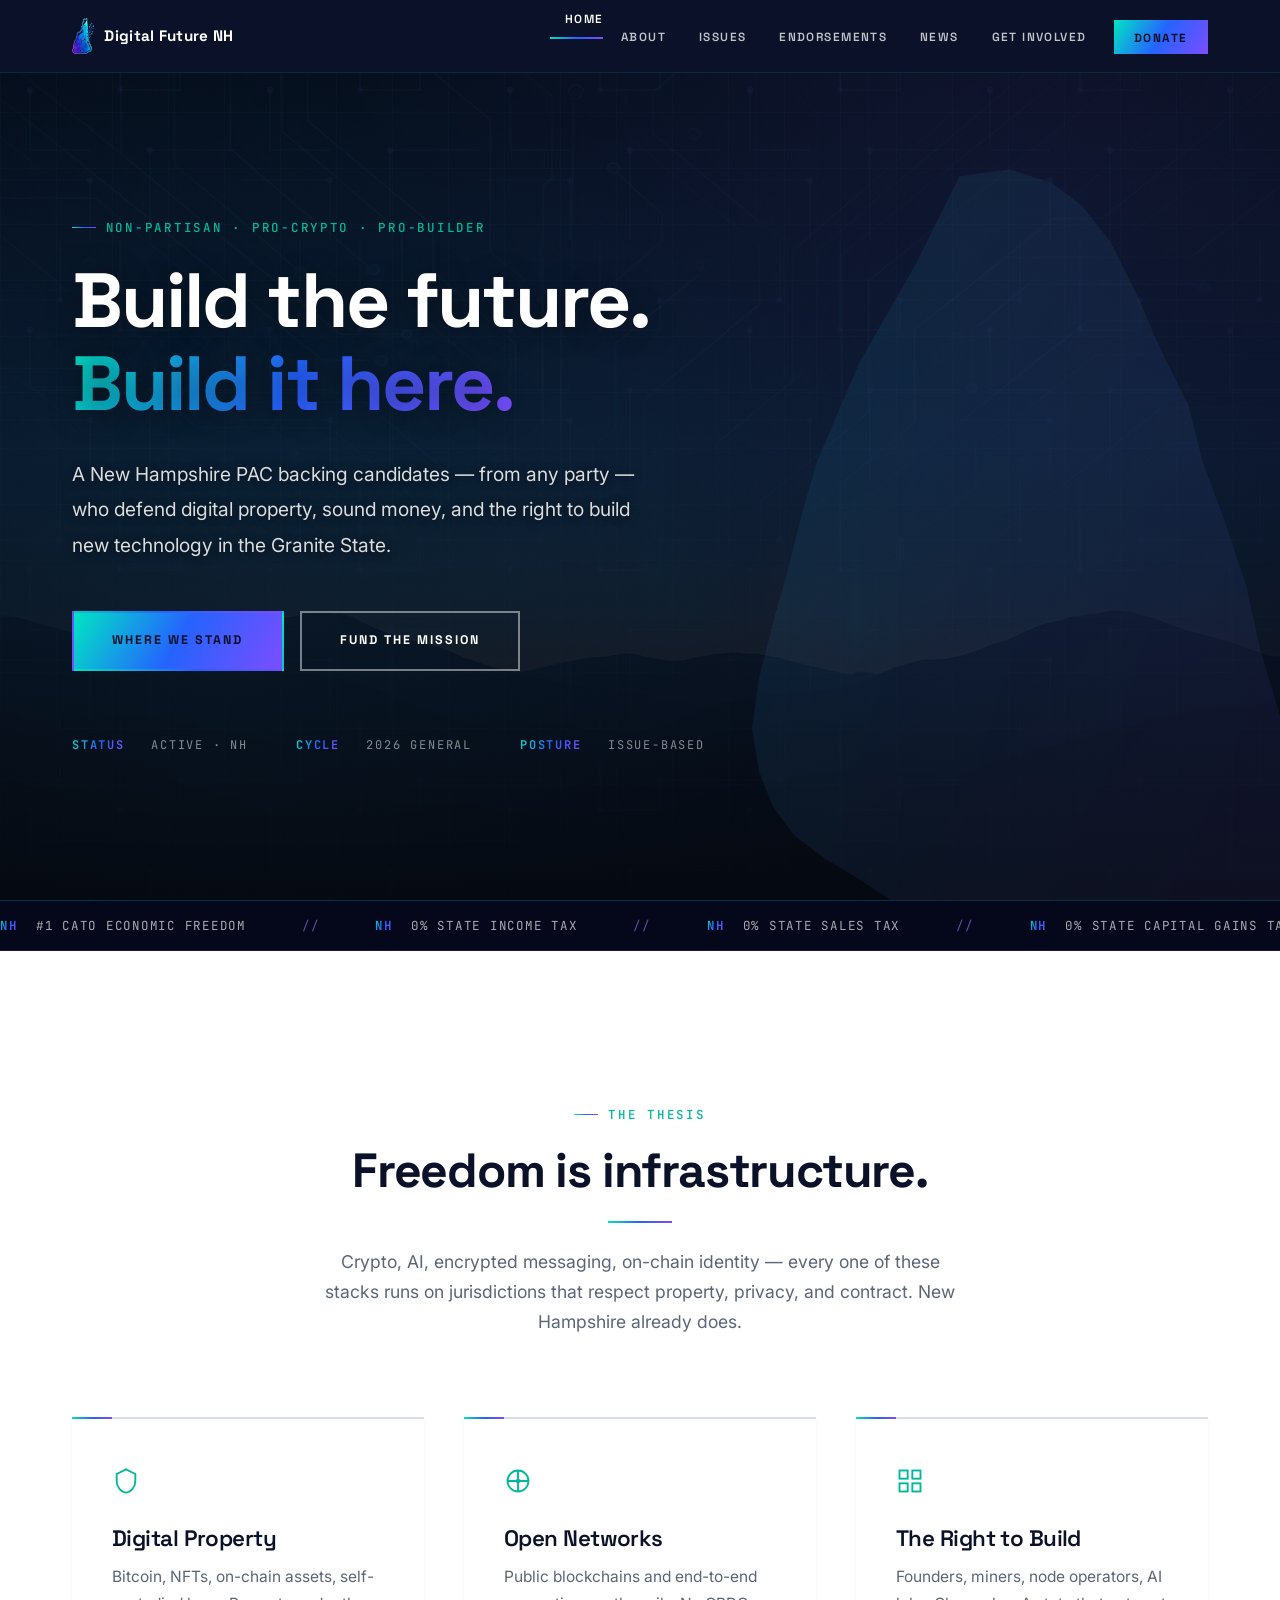
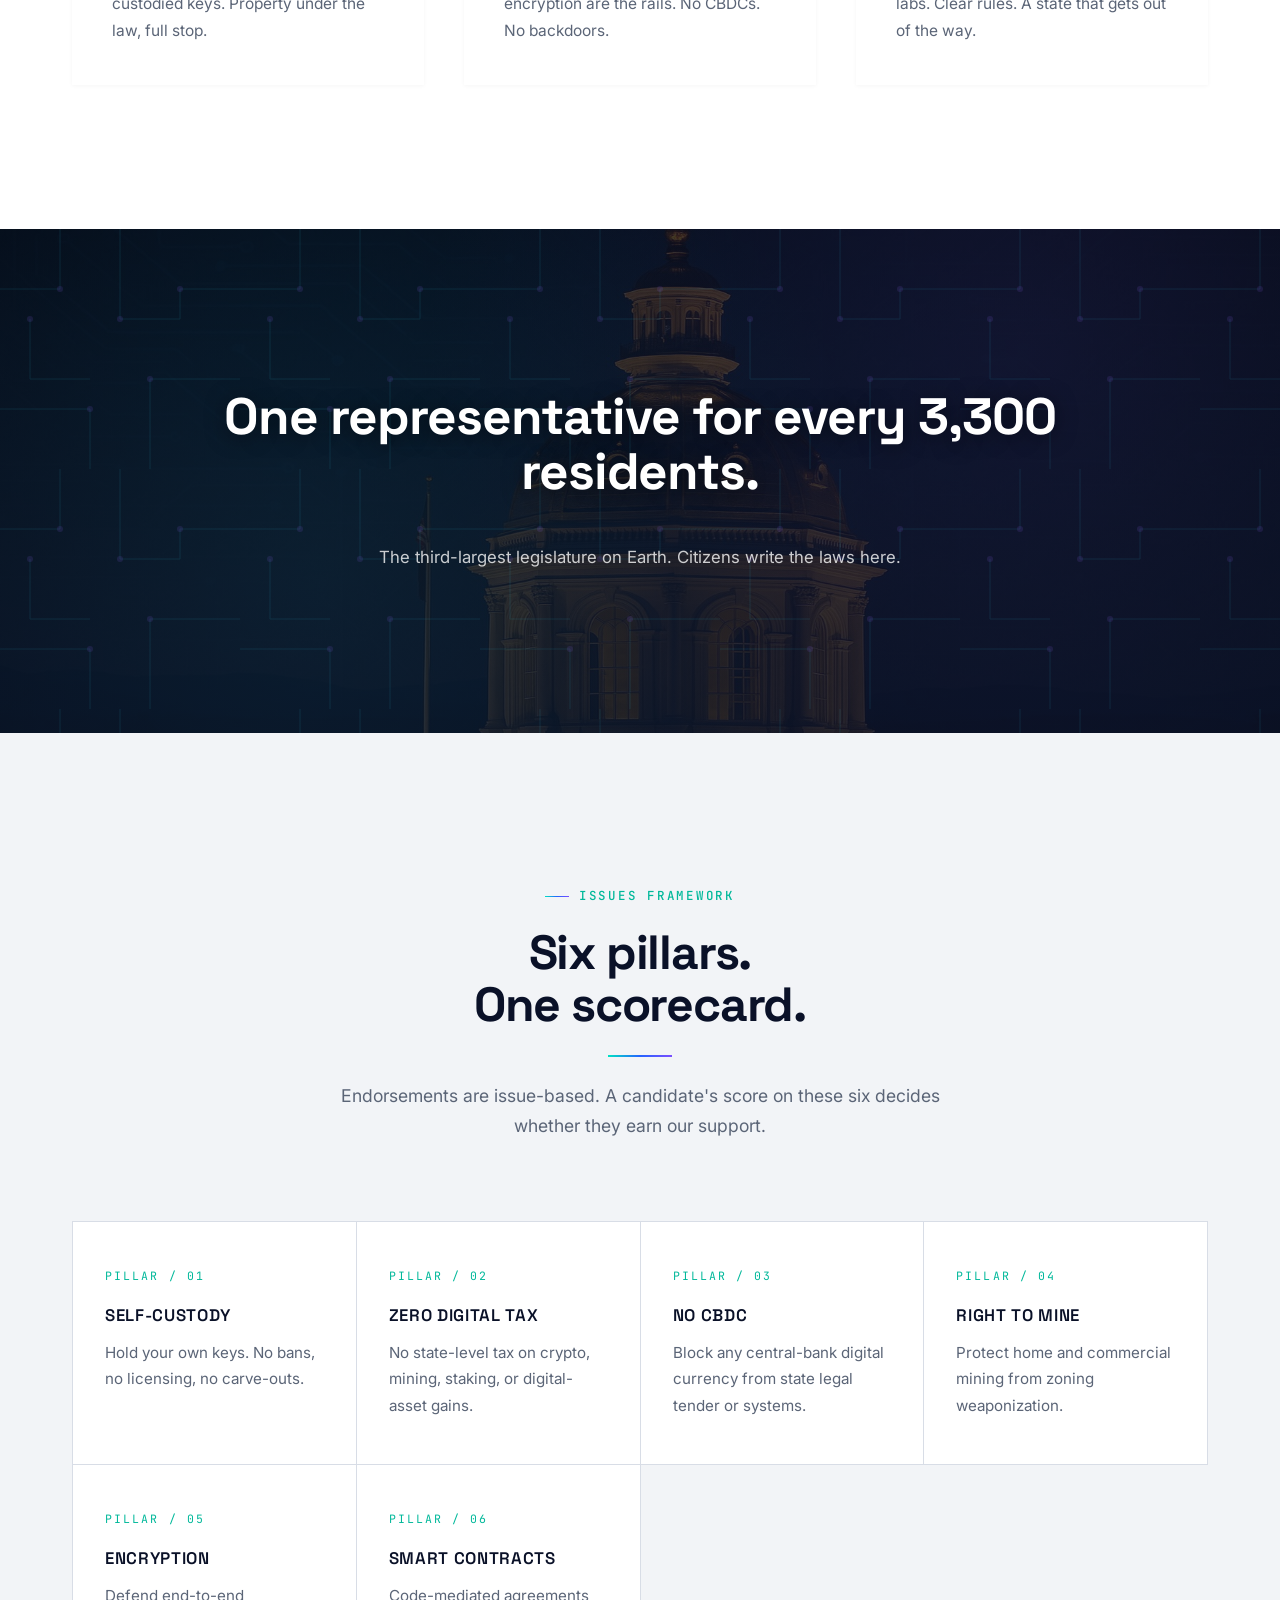
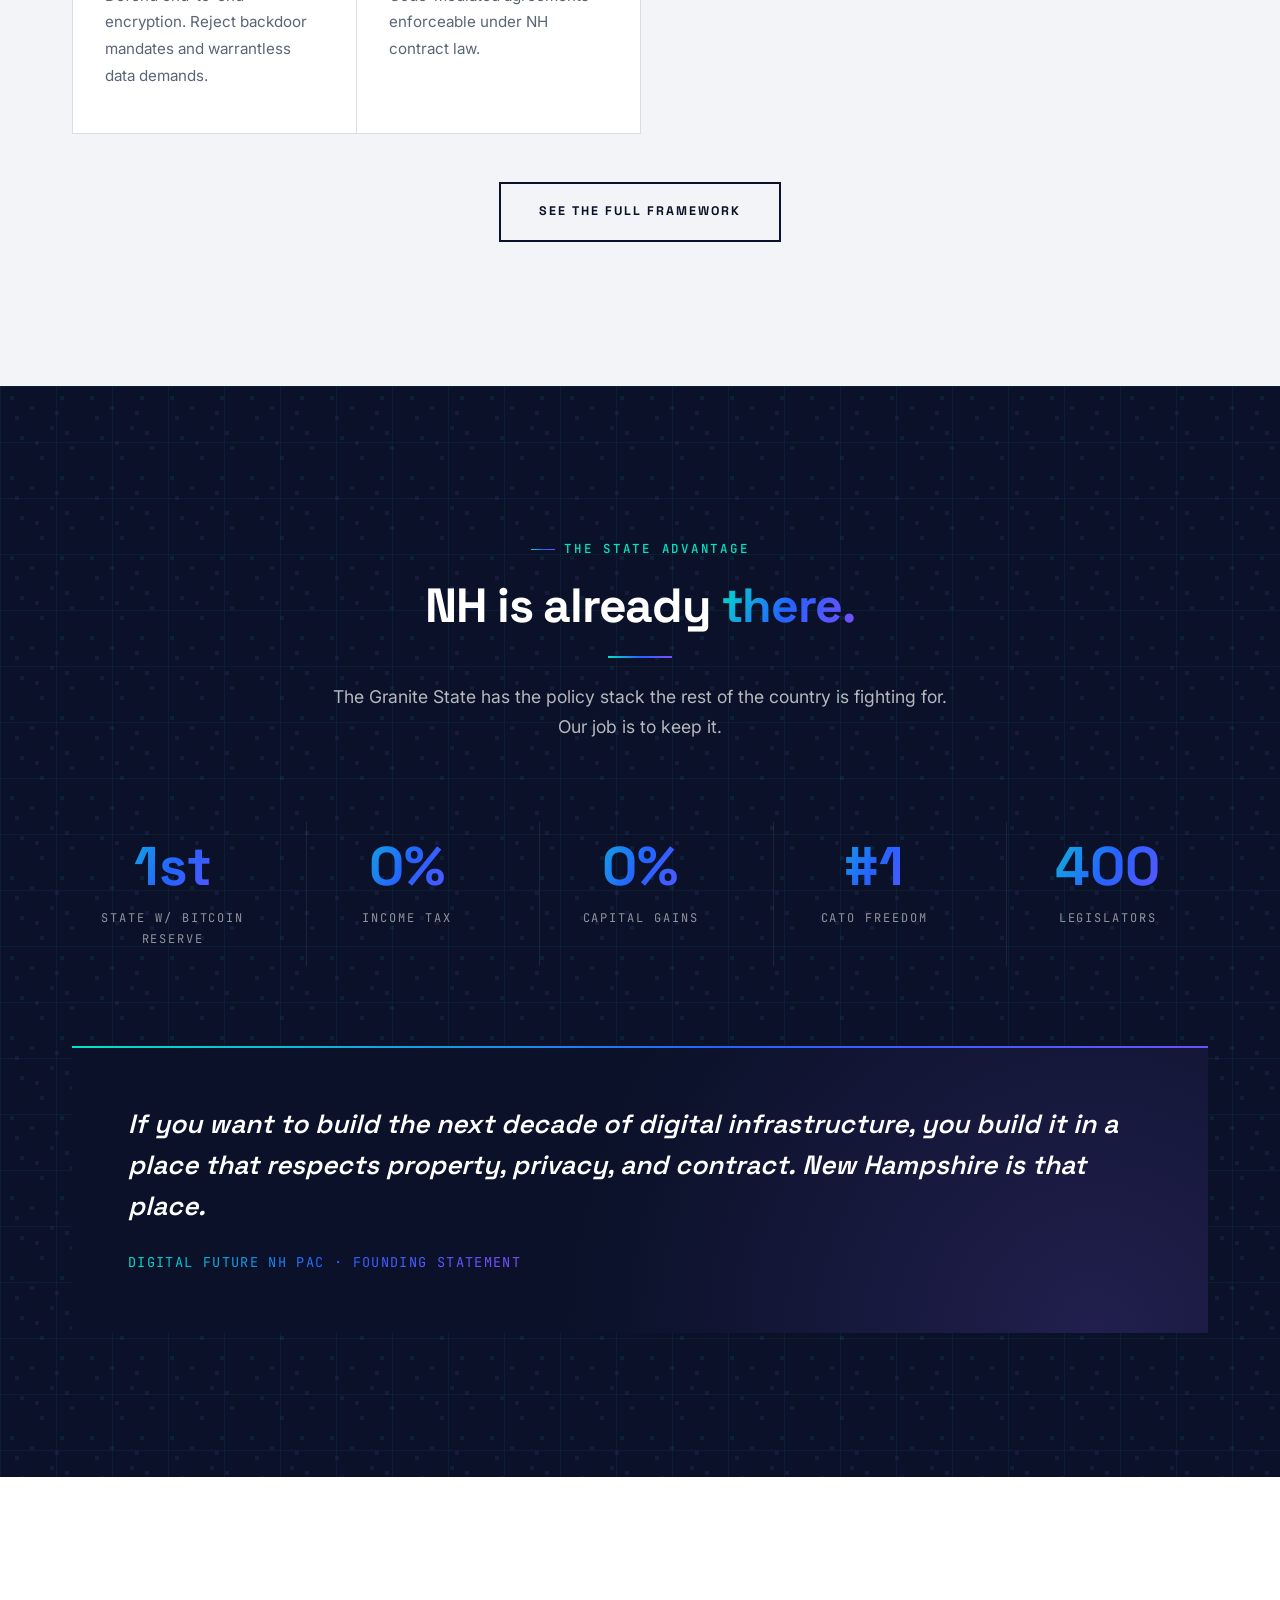
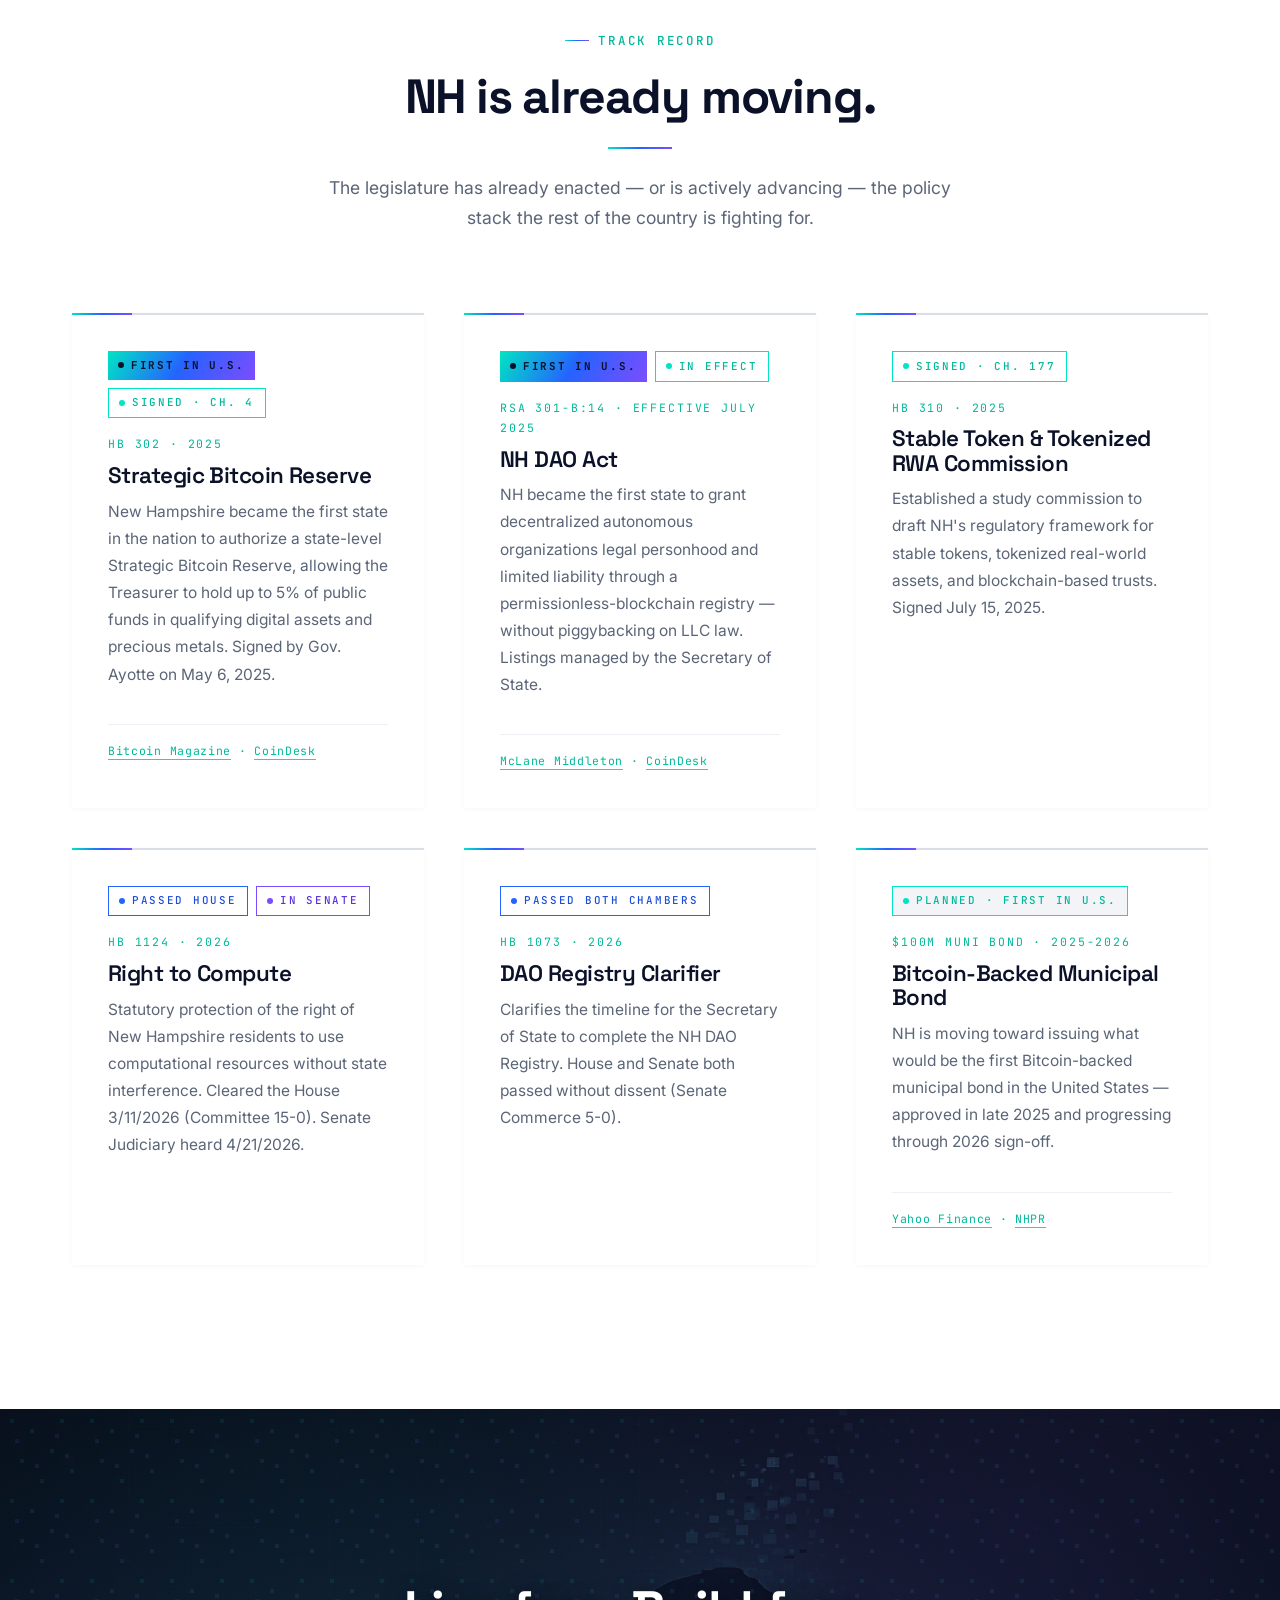
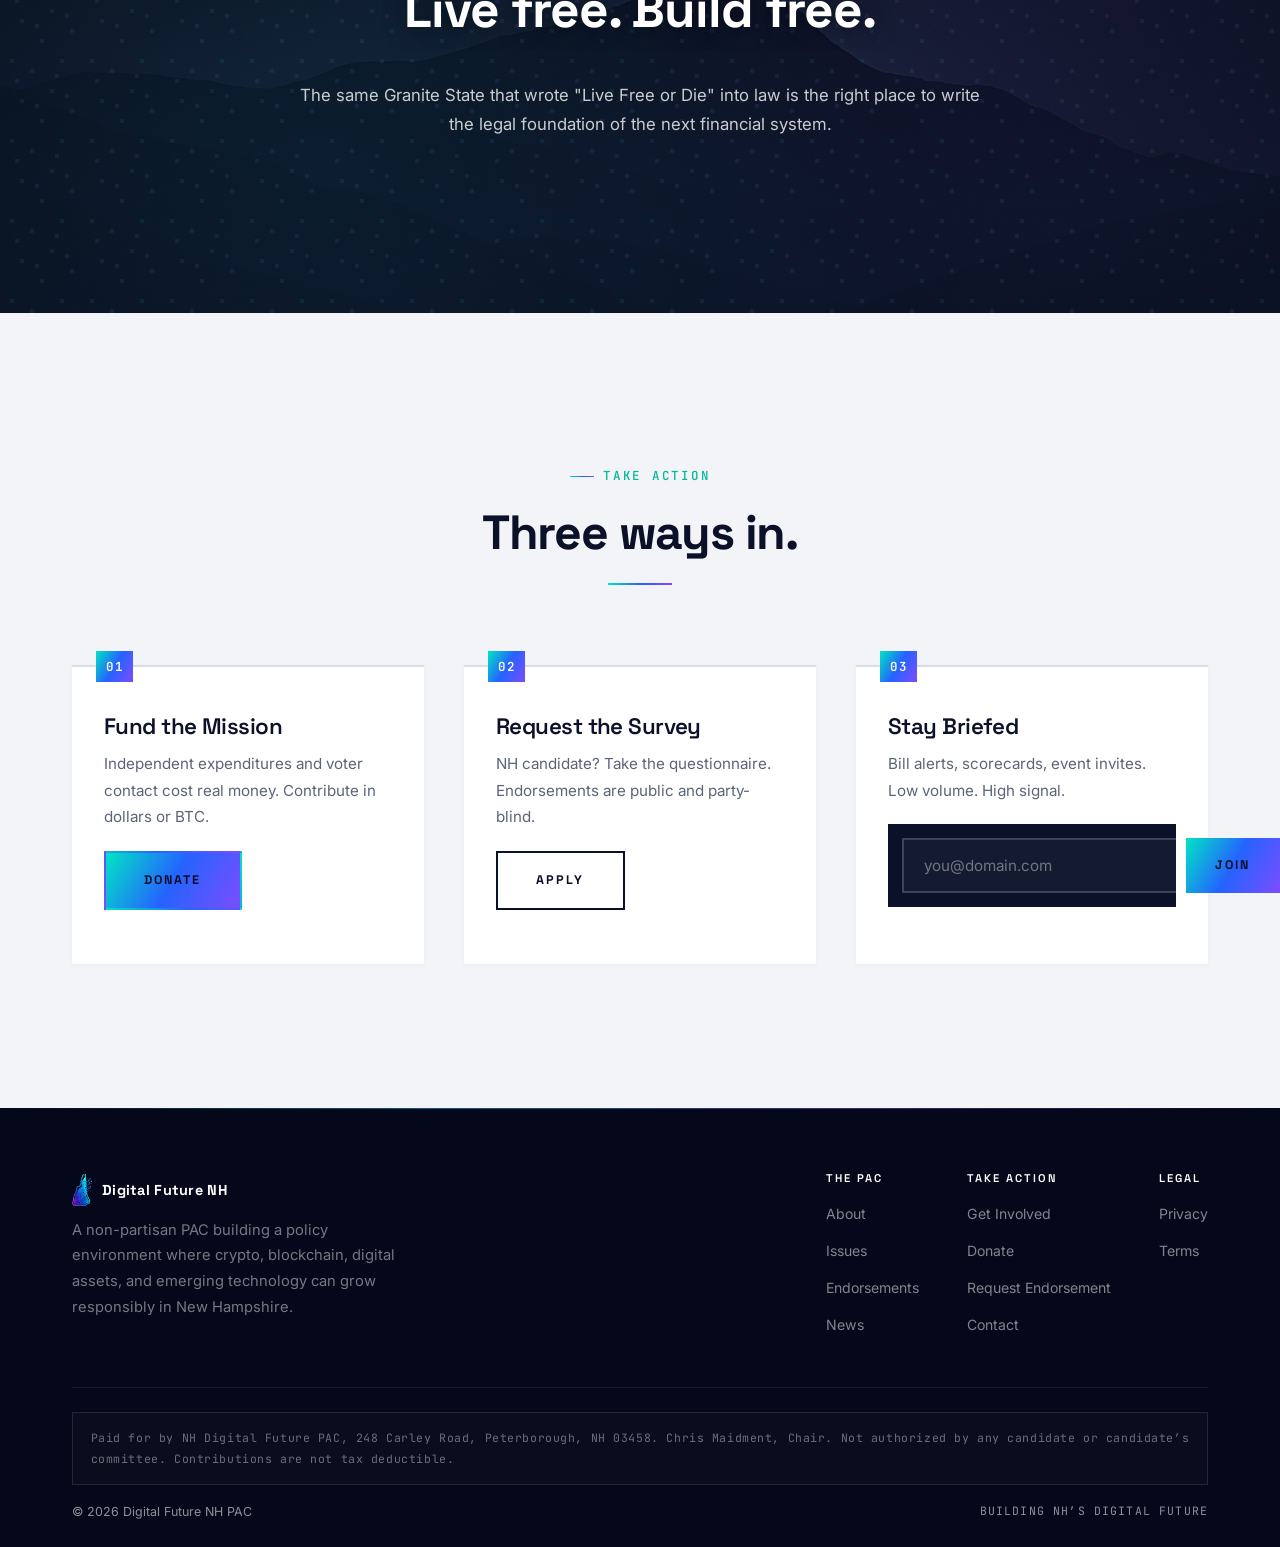
==== commit a9577e03: "Crypto donations: 7d explicit time_limit, countdown timer, hourly reminder emails (24h/48h/6d)" ====
--- a/index.html
+++ b/index.html
@@ -20,8 +20,8 @@
   <meta name="robots" content="index, follow">
   <link rel="canonical" href="https://digitalfuturenh.com/">
   <link rel="icon" href="/favicon.ico" sizes="any">
-  <link rel="icon" type="image/png" sizes="32x32" href="/favicon.png?v=21">
-  <link rel="apple-touch-icon" sizes="180x180" href="/apple-touch-icon.png?v=21">
+  <link rel="icon" type="image/png" sizes="32x32" href="/favicon.png?v=22">
+  <link rel="apple-touch-icon" sizes="180x180" href="/apple-touch-icon.png?v=22">
   <link rel="preload" as="image" href="/images/hero-home.jpg" fetchpriority="high">
   <link rel="preconnect" href="https://fonts.googleapis.com">
   <link rel="preconnect" href="https://fonts.gstatic.com" crossorigin>
@@ -48,8 +48,8 @@
   </script>
   <link href="https://fonts.googleapis.com/css2?family=Inter:wght@400;500;600;700&family=JetBrains+Mono:wght@400;500;600&family=Space+Grotesk:wght@400;500;600;700&display=swap" rel="stylesheet" media="print" onload="this.media='all'">
   <noscript><link href="https://fonts.googleapis.com/css2?family=Inter:wght@400;500;600;700&family=JetBrains+Mono:wght@400;500;600&family=Space+Grotesk:wght@400;500;600;700&display=swap" rel="stylesheet"></noscript>
-  <link rel="stylesheet" href="/css/style.css?v=21">
-  <script src="/js/main.js?v=21" defer></script>
+  <link rel="stylesheet" href="/css/style.css?v=22">
+  <script src="/js/main.js?v=22" defer></script>
 </head>
 <body>
 <div class="progress-bar"></div>
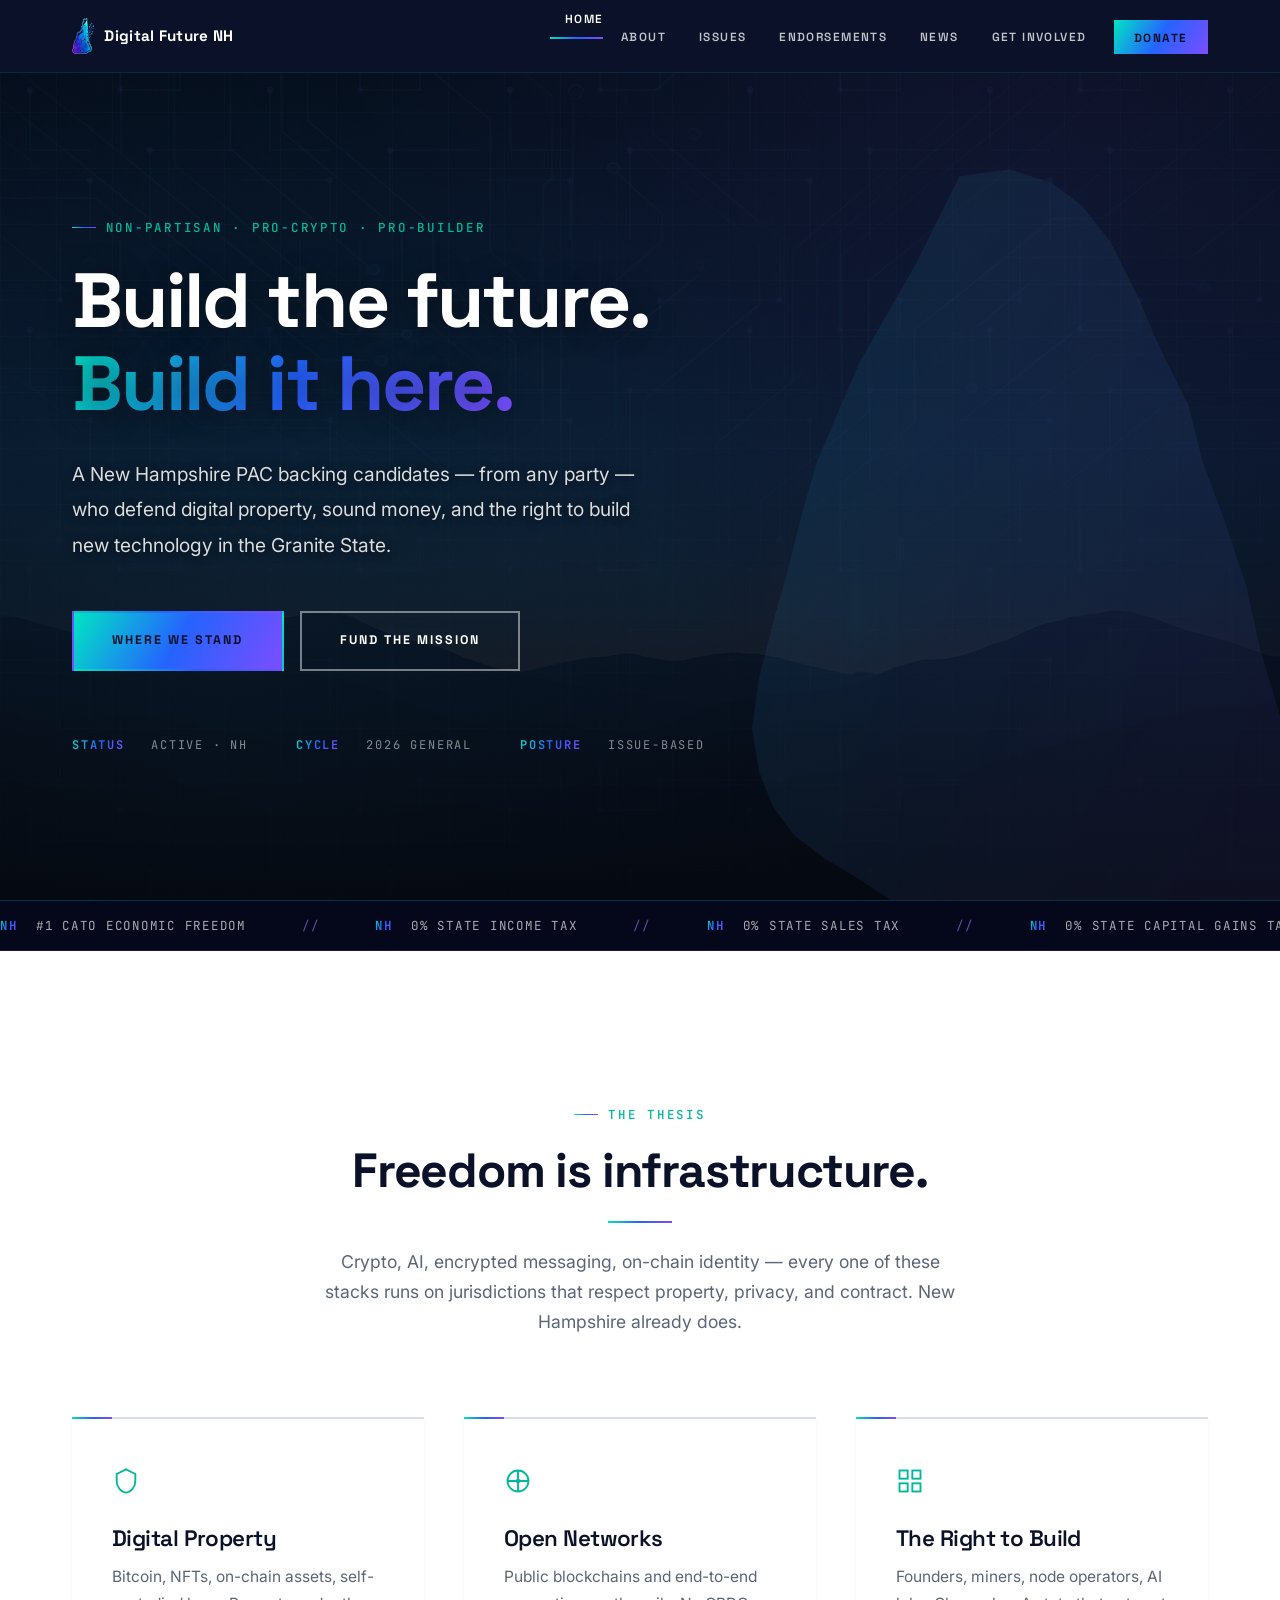
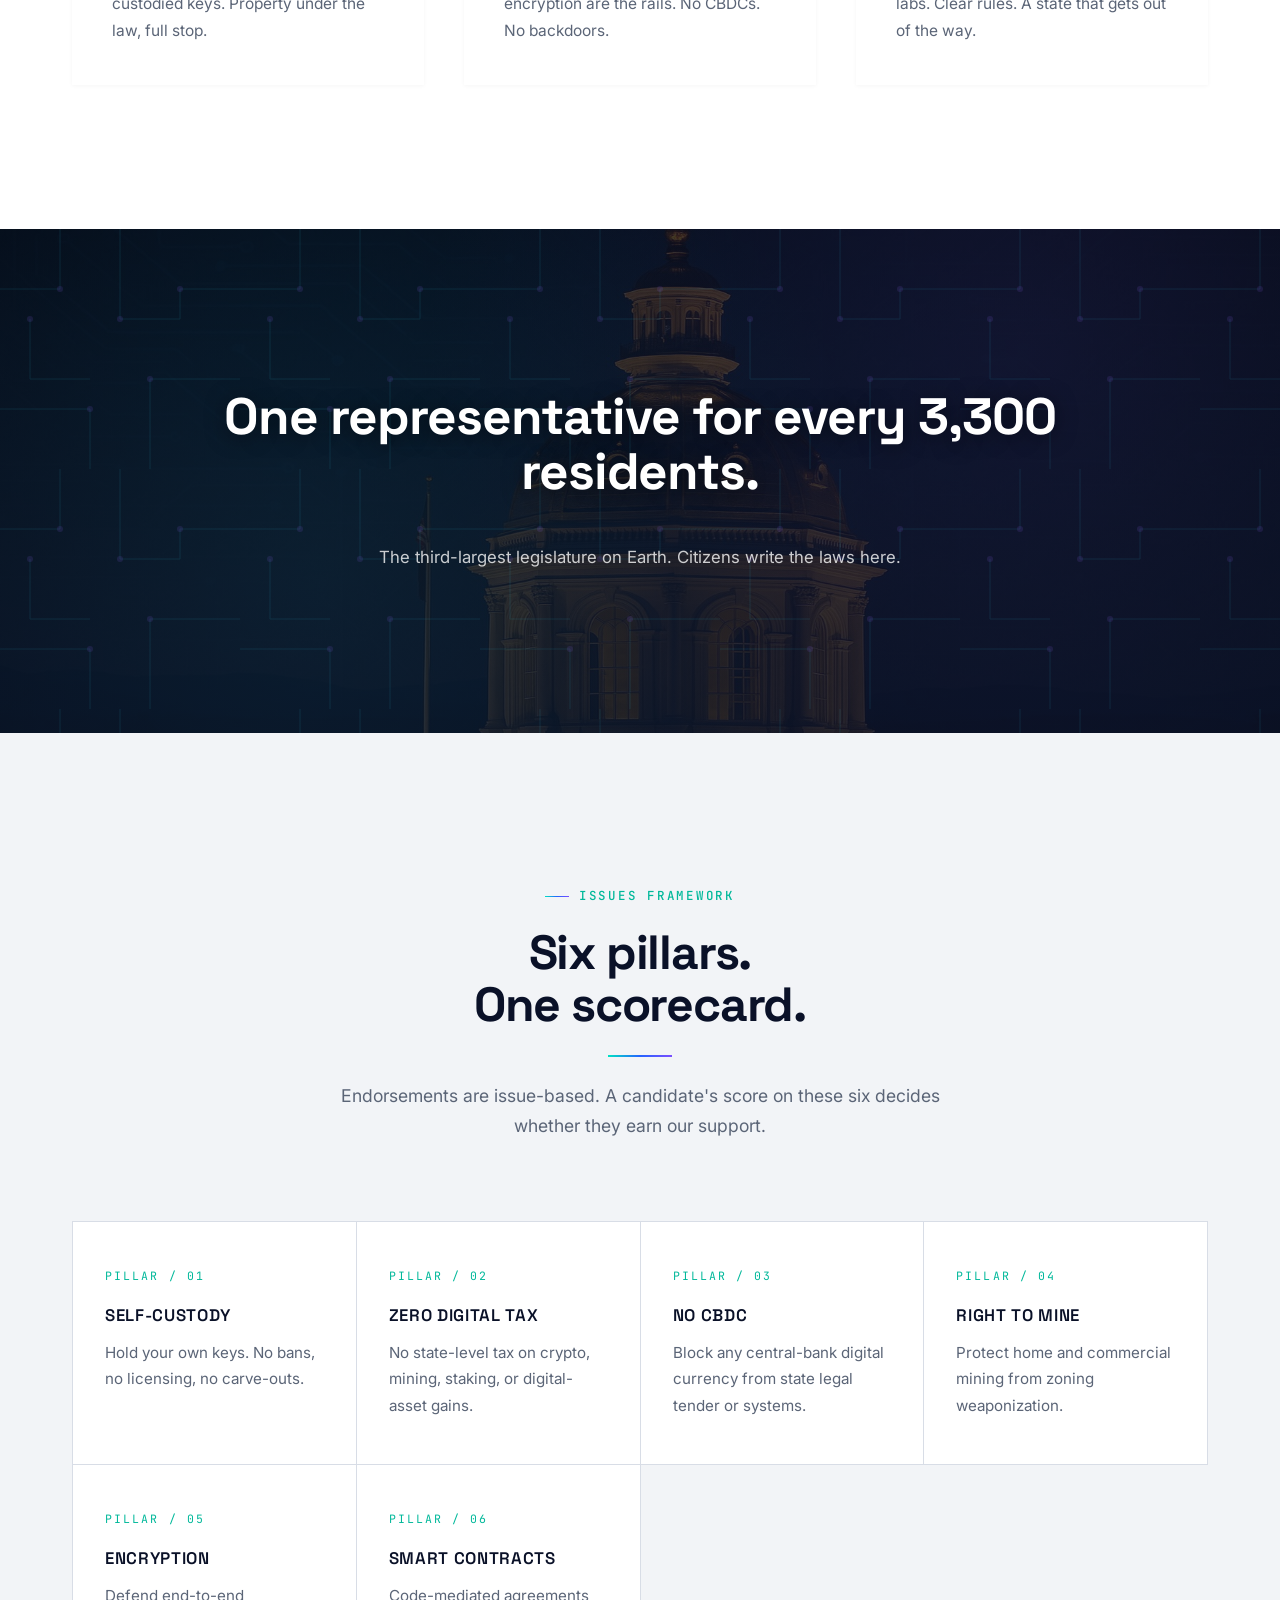
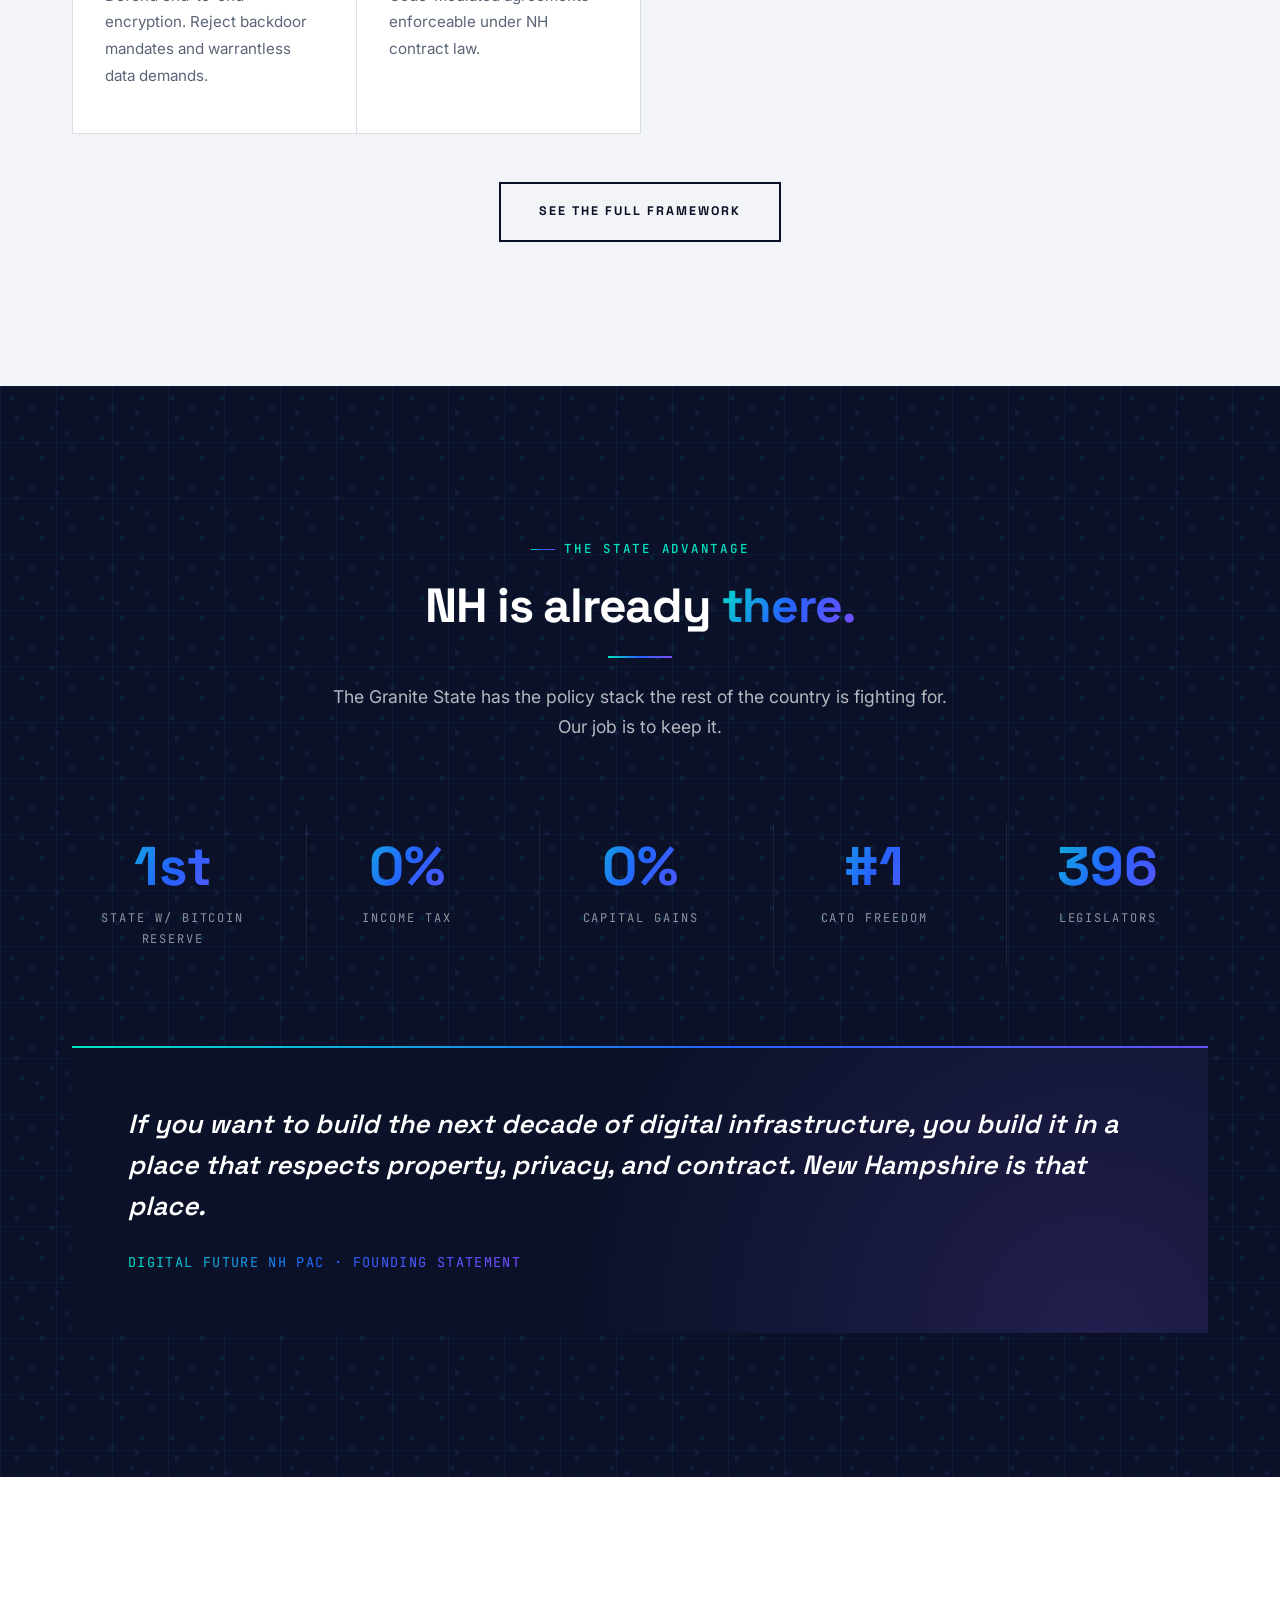
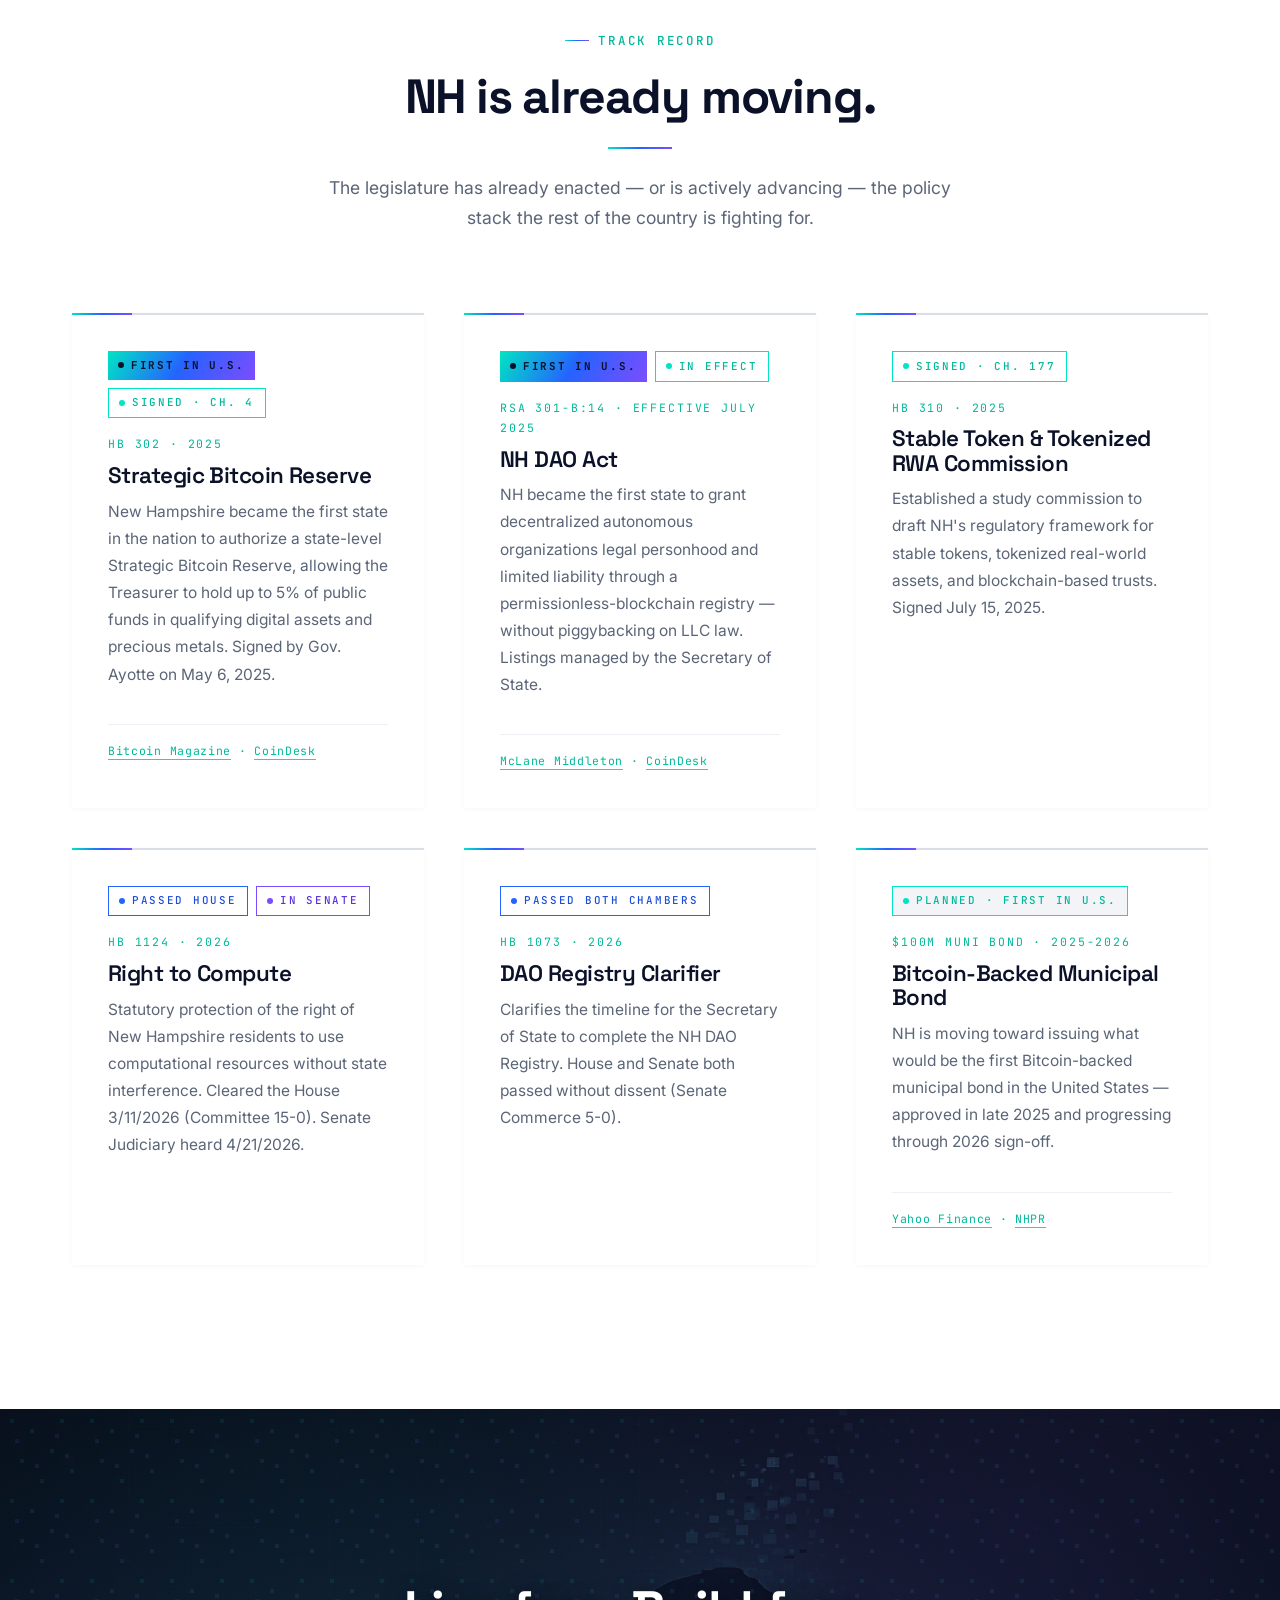
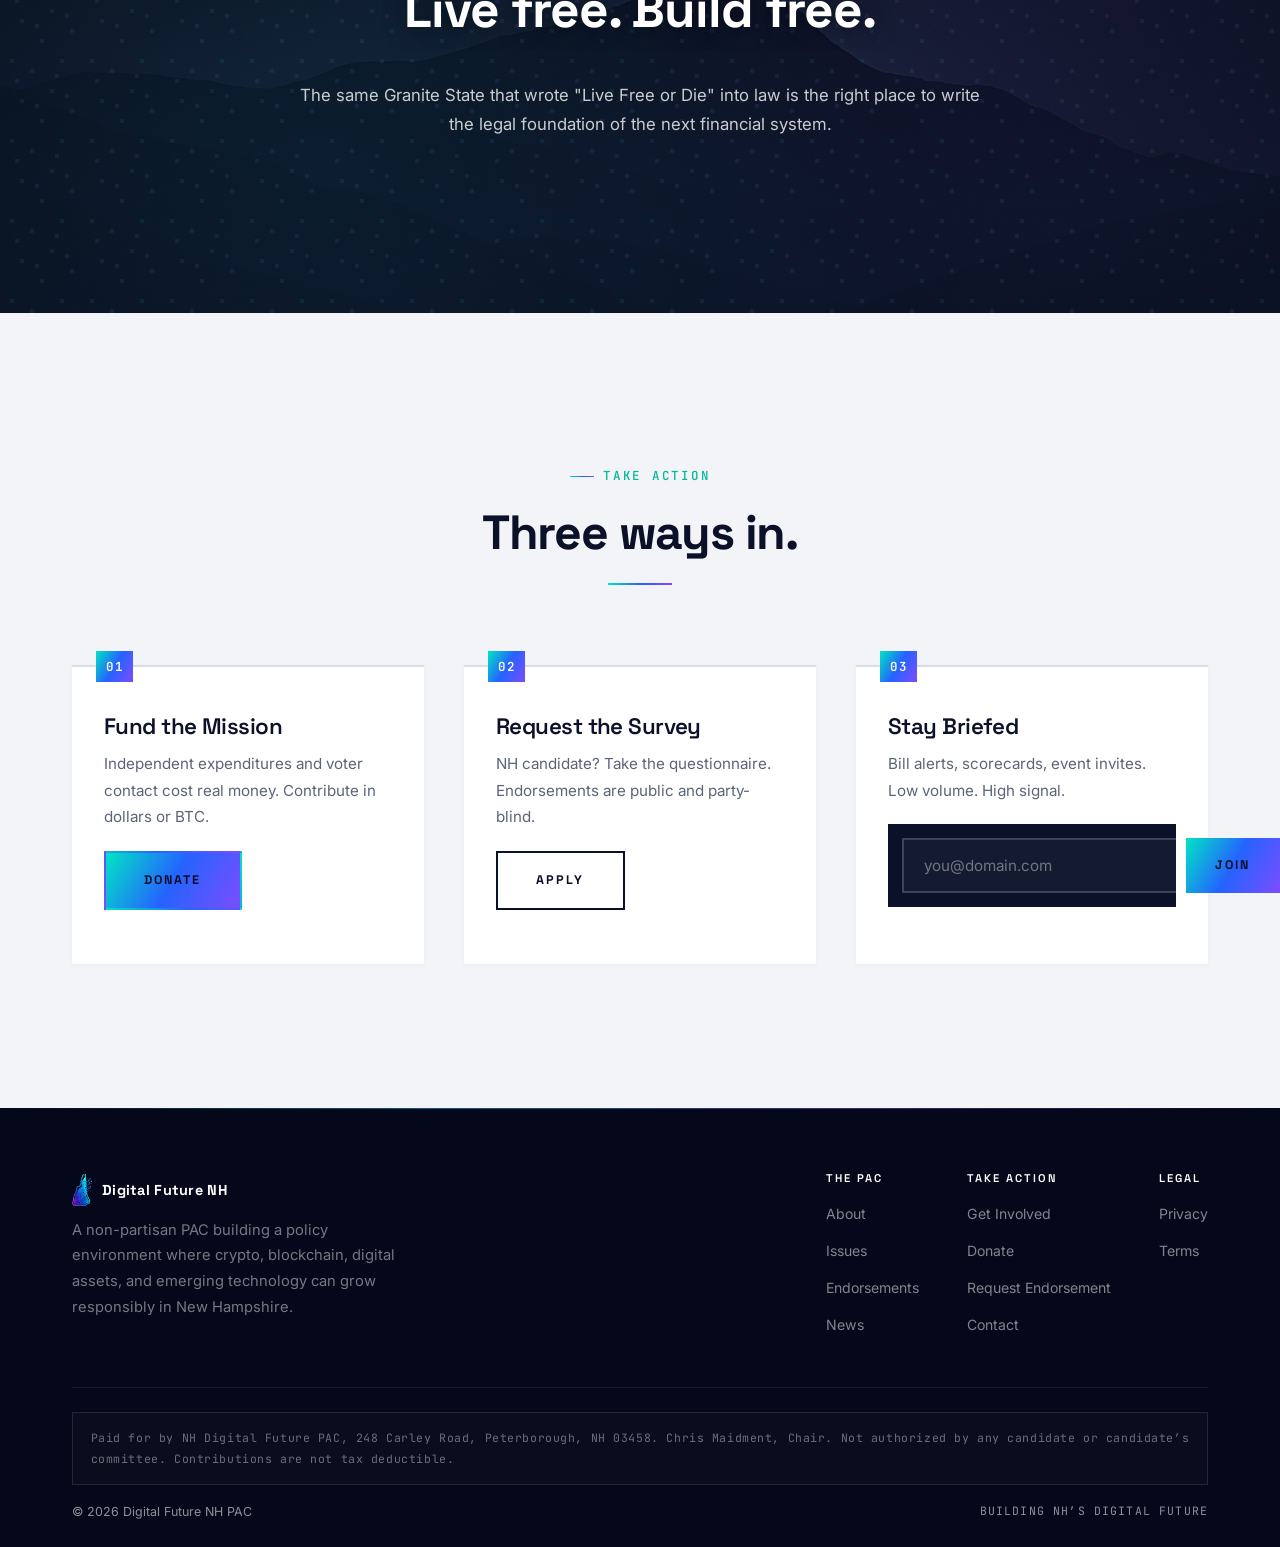
==== commit 244f0939: "Cap max contribution per transaction at $30,000" ====
--- a/index.html
+++ b/index.html
@@ -20,8 +20,8 @@
   <meta name="robots" content="index, follow">
   <link rel="canonical" href="https://digitalfuturenh.com/">
   <link rel="icon" href="/favicon.ico" sizes="any">
-  <link rel="icon" type="image/png" sizes="32x32" href="/favicon.png?v=22">
-  <link rel="apple-touch-icon" sizes="180x180" href="/apple-touch-icon.png?v=22">
+  <link rel="icon" type="image/png" sizes="32x32" href="/favicon.png?v=23">
+  <link rel="apple-touch-icon" sizes="180x180" href="/apple-touch-icon.png?v=23">
   <link rel="preload" as="image" href="/images/hero-home.jpg" fetchpriority="high">
   <link rel="preconnect" href="https://fonts.googleapis.com">
   <link rel="preconnect" href="https://fonts.gstatic.com" crossorigin>
@@ -48,8 +48,8 @@
   </script>
   <link href="https://fonts.googleapis.com/css2?family=Inter:wght@400;500;600;700&family=JetBrains+Mono:wght@400;500;600&family=Space+Grotesk:wght@400;500;600;700&display=swap" rel="stylesheet" media="print" onload="this.media='all'">
   <noscript><link href="https://fonts.googleapis.com/css2?family=Inter:wght@400;500;600;700&family=JetBrains+Mono:wght@400;500;600&family=Space+Grotesk:wght@400;500;600;700&display=swap" rel="stylesheet"></noscript>
-  <link rel="stylesheet" href="/css/style.css?v=22">
-  <script src="/js/main.js?v=22" defer></script>
+  <link rel="stylesheet" href="/css/style.css?v=23">
+  <script src="/js/main.js?v=23" defer></script>
 </head>
 <body>
 <div class="progress-bar"></div>
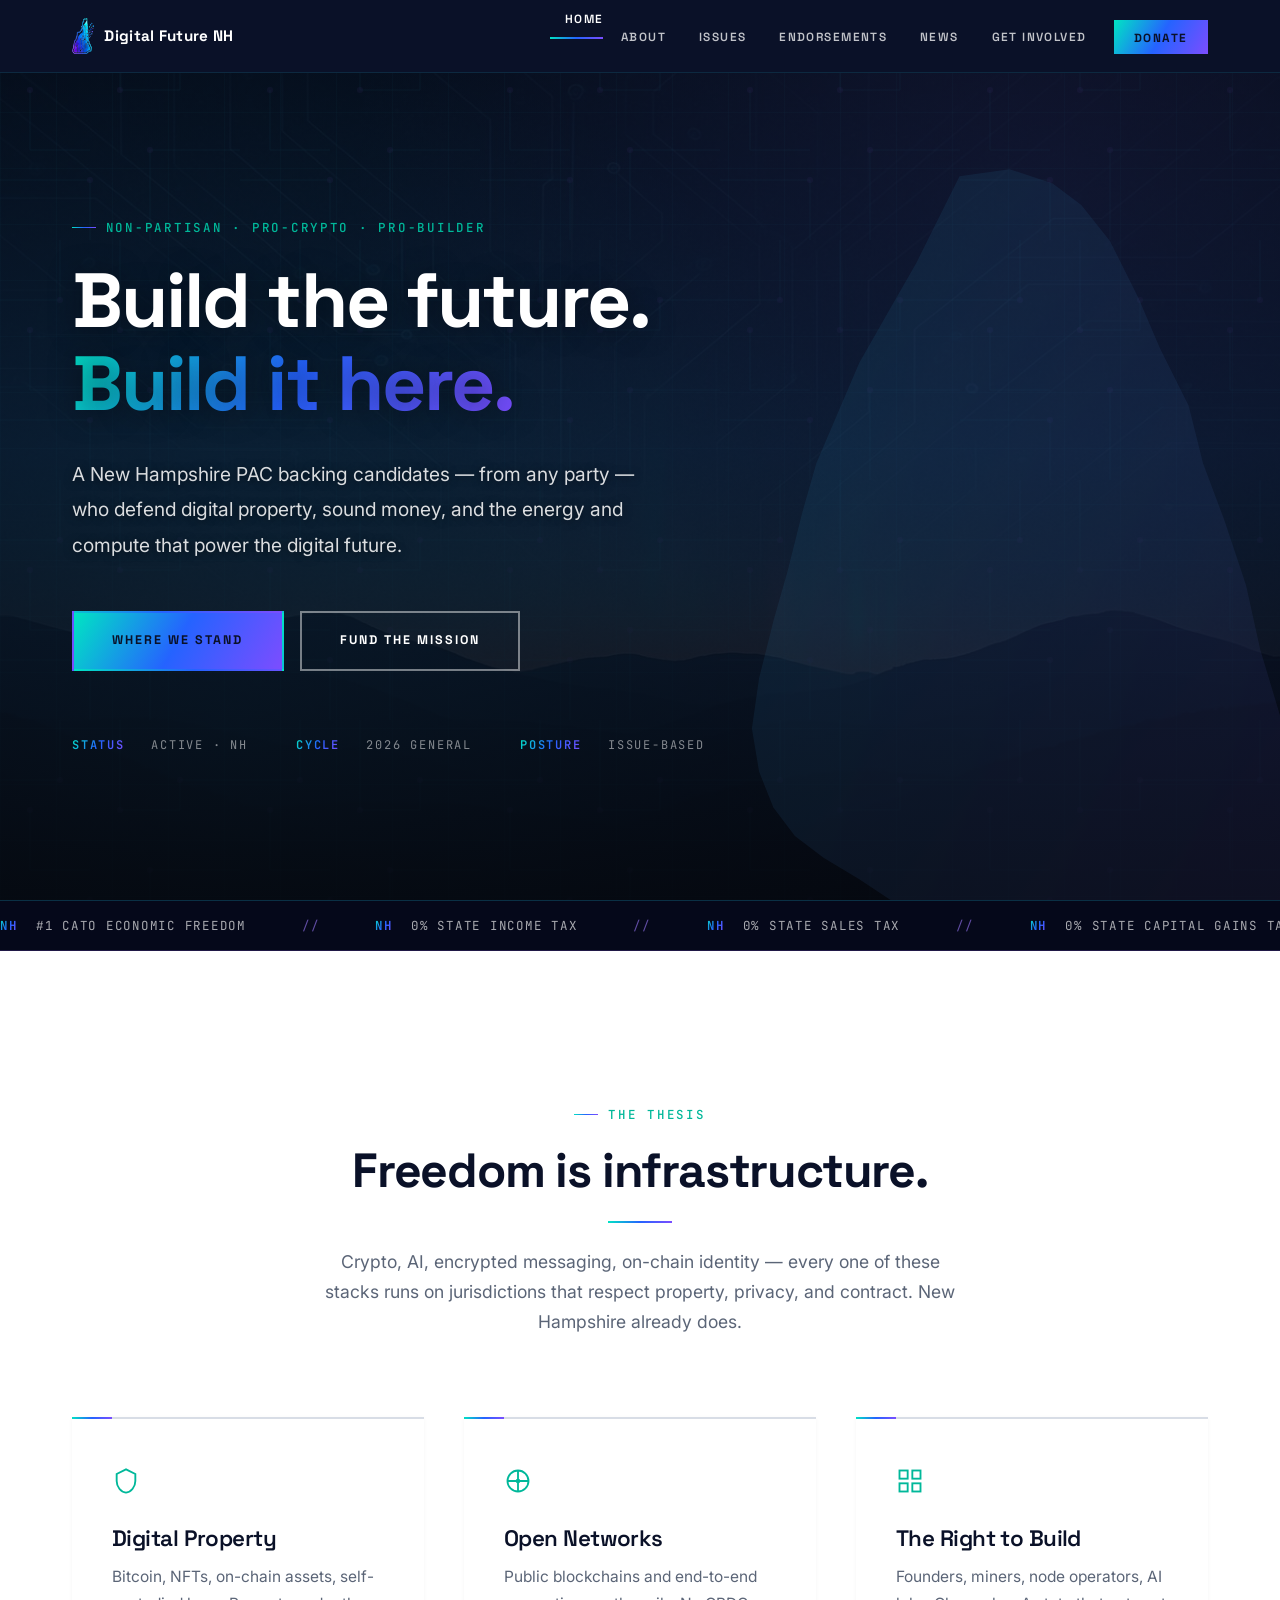
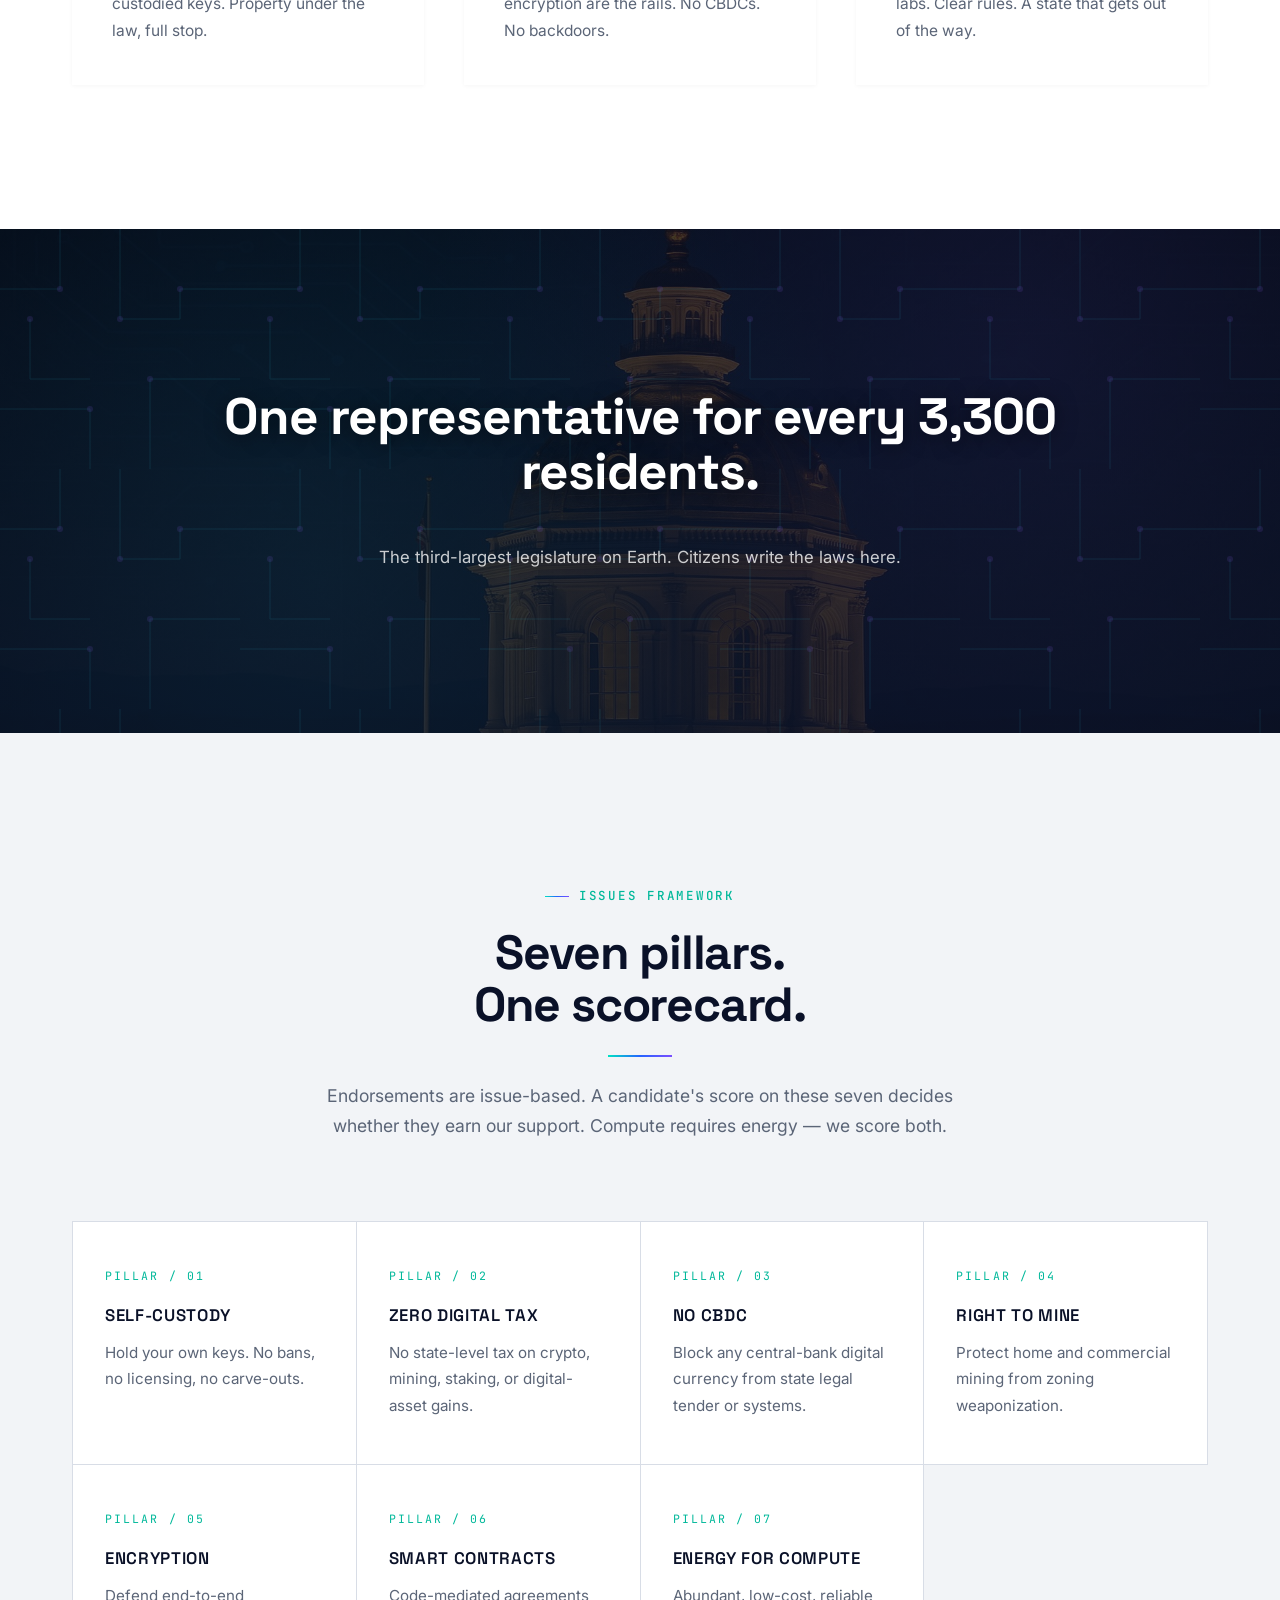
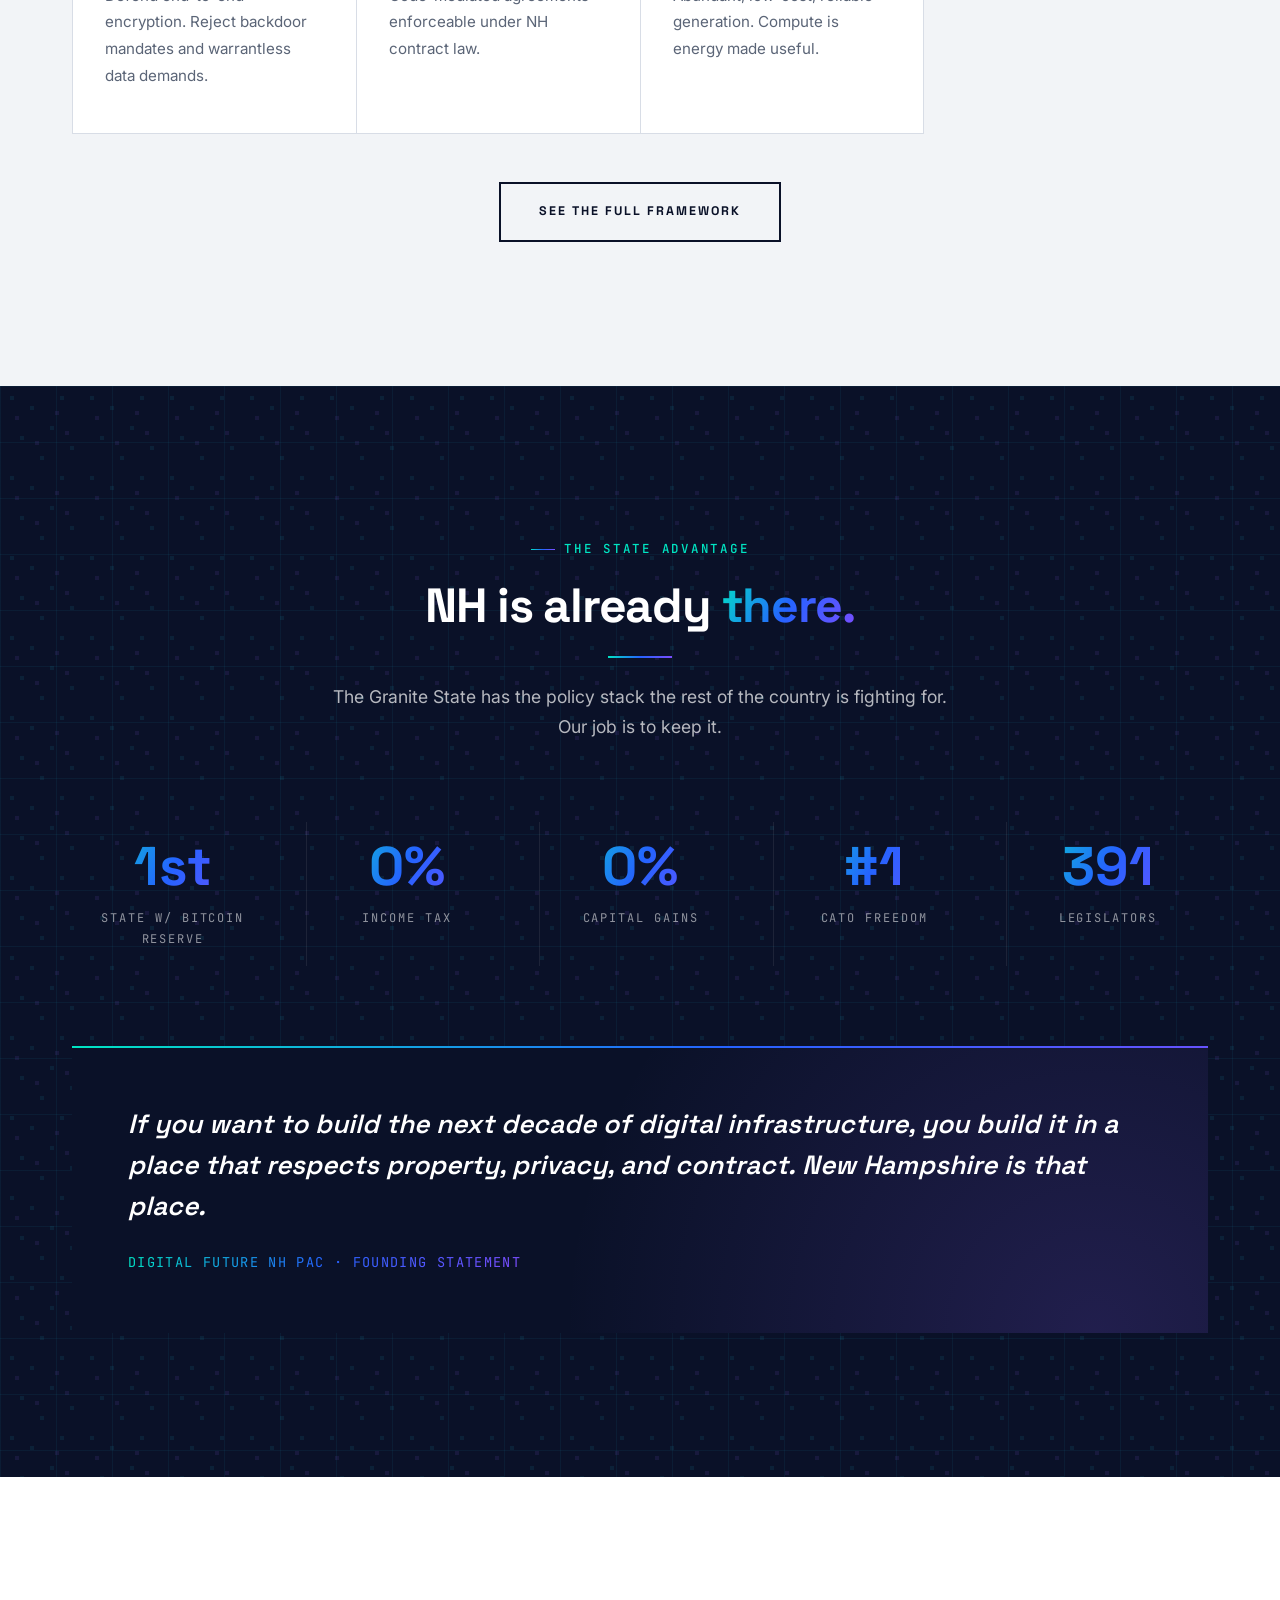
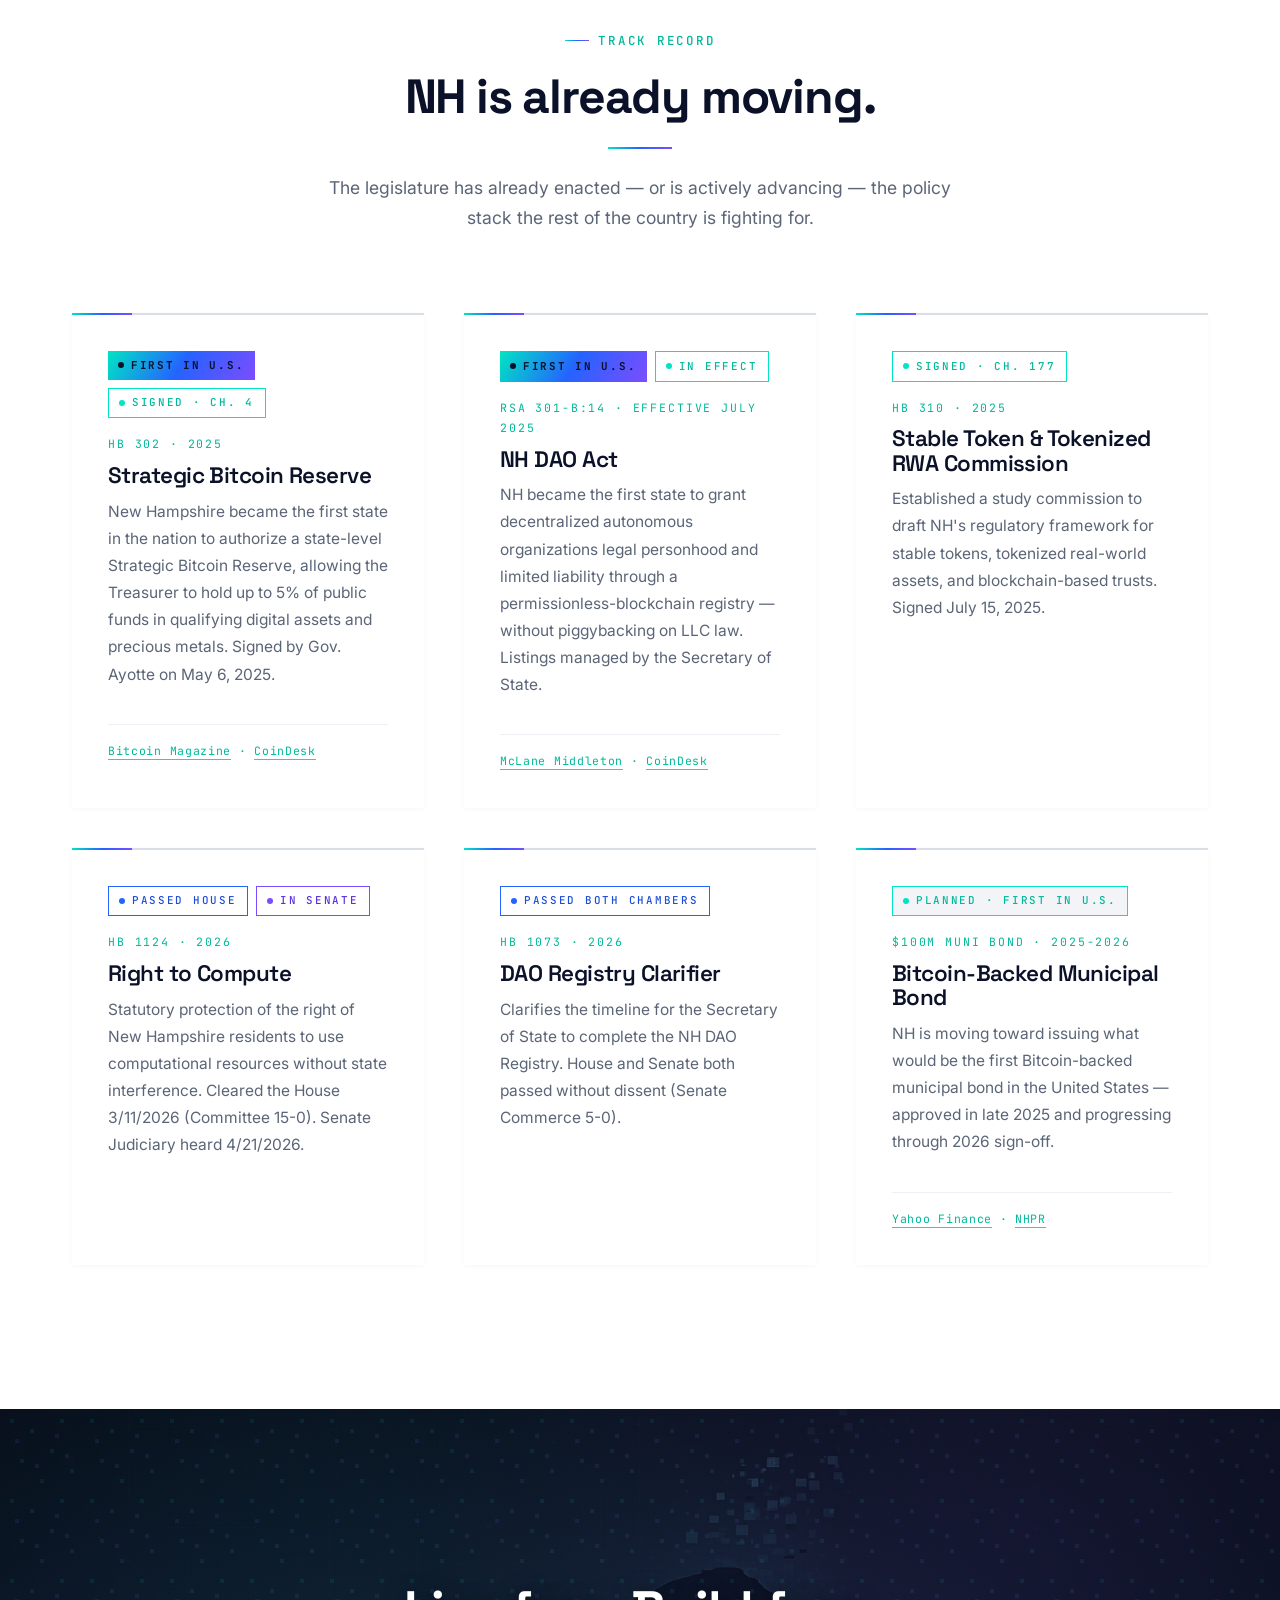
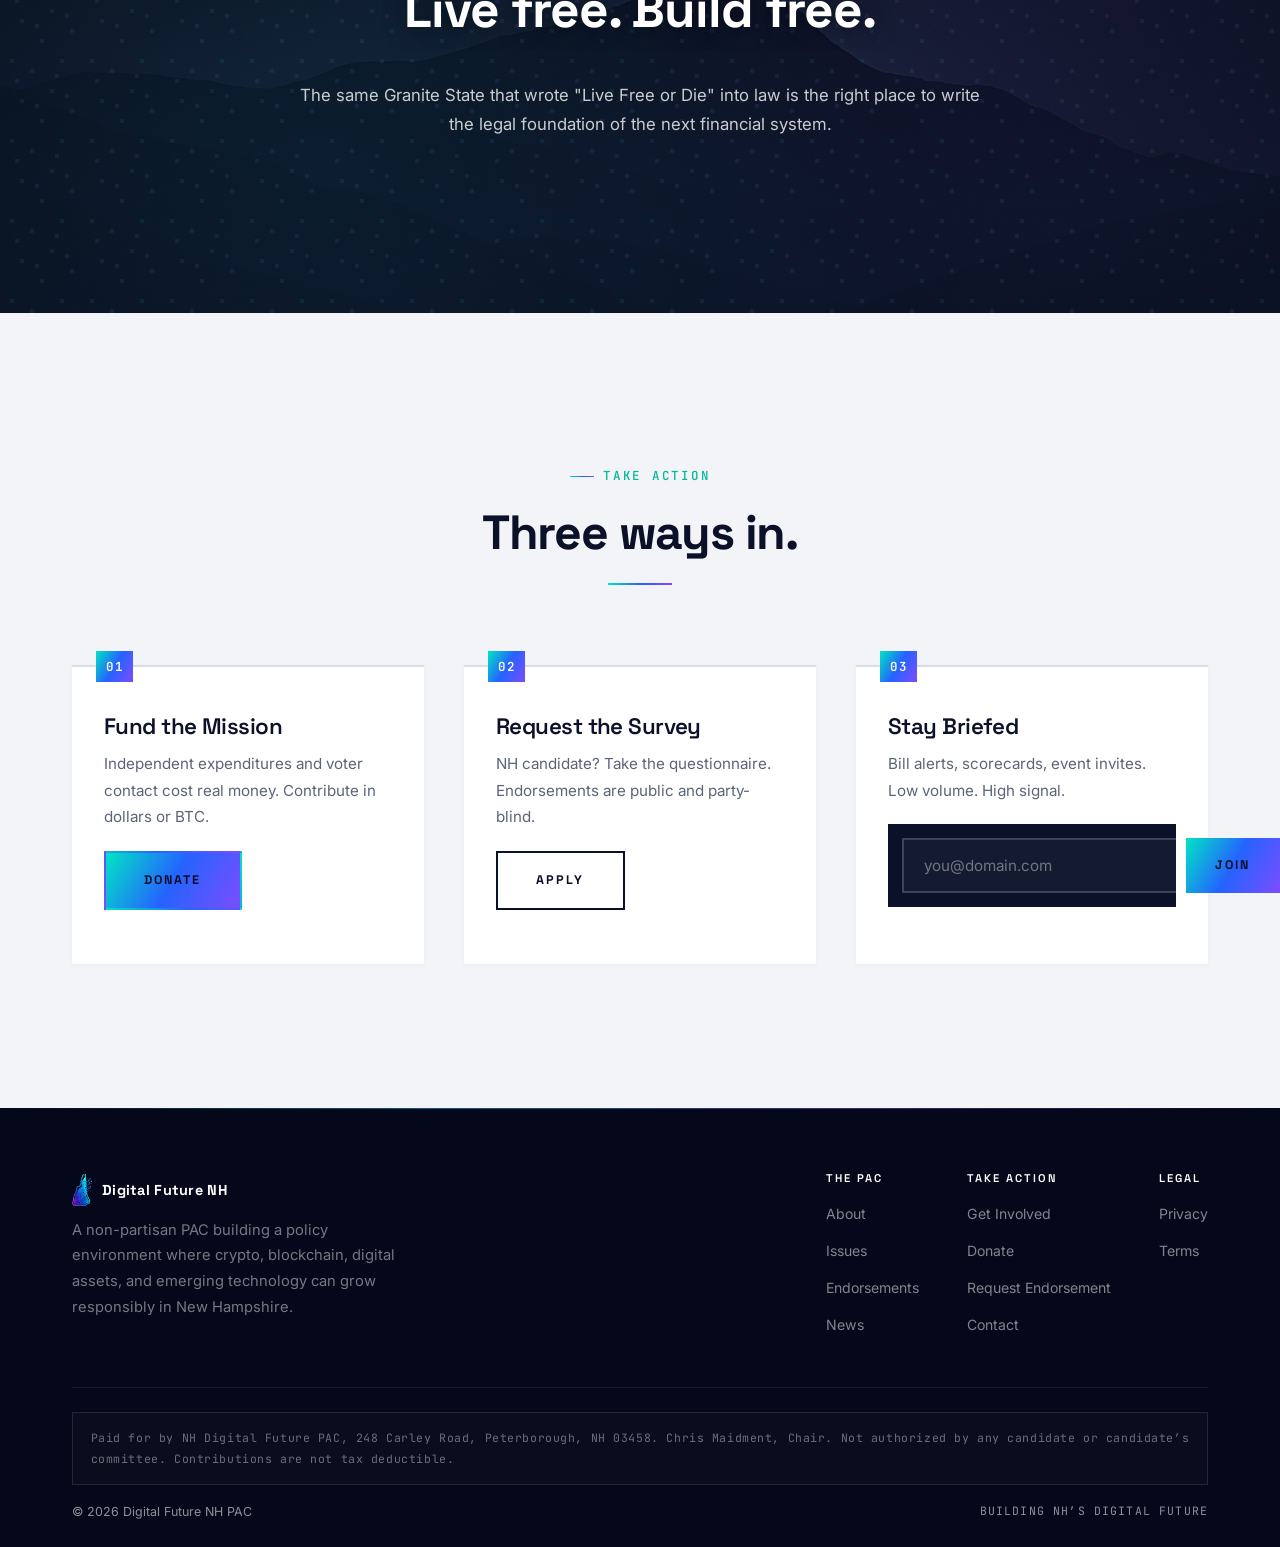
==== commit 9384990f: "Add 7th pillar: Affordable & Reliable Energy for Compute (issues, survey, homepage, about)" ====
--- a/index.html
+++ b/index.html
@@ -4,7 +4,7 @@
   <meta charset="UTF-8">
   <meta name="viewport" content="width=device-width, initial-scale=1.0">
   <title>Digital Future NH PAC — Building New Hampshire's Digital Future</title>
-  <meta name="description" content="A non-partisan New Hampshire PAC supporting candidates who back crypto, digital property rights, sound money, and the right to build the future. Granite-made. Future-built.">
+  <meta name="description" content="A non-partisan New Hampshire PAC supporting candidates who back digital property, sound money, and the energy and compute that power the digital future. Granite-made. Future-built.">
   <meta name="theme-color" content="#0a1224">
   <meta property="og:title" content="Digital Future NH PAC">
   <meta property="og:description" content="Non-partisan. Pro-crypto. Pro-builder. Backing NH candidates &mdash; from any party &mdash; who defend digital property and the right to build the future.">
@@ -20,8 +20,8 @@
   <meta name="robots" content="index, follow">
   <link rel="canonical" href="https://digitalfuturenh.com/">
   <link rel="icon" href="/favicon.ico" sizes="any">
-  <link rel="icon" type="image/png" sizes="32x32" href="/favicon.png?v=23">
-  <link rel="apple-touch-icon" sizes="180x180" href="/apple-touch-icon.png?v=23">
+  <link rel="icon" type="image/png" sizes="32x32" href="/favicon.png?v=24">
+  <link rel="apple-touch-icon" sizes="180x180" href="/apple-touch-icon.png?v=24">
   <link rel="preload" as="image" href="/images/hero-home.jpg" fetchpriority="high">
   <link rel="preconnect" href="https://fonts.googleapis.com">
   <link rel="preconnect" href="https://fonts.gstatic.com" crossorigin>
@@ -42,14 +42,14 @@
     "mainEntity": [
       { "@type": "Question", "name": "Is Digital Future NH PAC partisan?", "acceptedAnswer": { "@type": "Answer", "text": "No. We are non-partisan. We endorse candidates from any party who defend digital property, sound money, and a light-touch regulatory environment for builders." } },
       { "@type": "Question", "name": "Why New Hampshire?", "acceptedAnswer": { "@type": "Answer", "text": "No state income tax. No state sales tax. No state capital gains tax. The first state in the nation to enact a Strategic Bitcoin Reserve law (HB 302, 2025). The first state to grant DAOs legal personhood through a permissionless-blockchain registry (RSA 301-B:14, effective July 2025)." } },
-      { "@type": "Question", "name": "How are endorsements decided?", "acceptedAnswer": { "@type": "Answer", "text": "Public, party-blind scorecard against six pillars: self-custody, zero tax on digital gains, no CBDC, right to mine and run nodes, encryption and privacy, and smart-contract recognition." } }
+      { "@type": "Question", "name": "How are endorsements decided?", "acceptedAnswer": { "@type": "Answer", "text": "Public, party-blind scorecard against seven pillars: self-custody, zero tax on digital gains, no CBDC, right to mine and run nodes, encryption and privacy, smart-contract recognition, and affordable & reliable energy for compute." } }
     ]
   }
   </script>
   <link href="https://fonts.googleapis.com/css2?family=Inter:wght@400;500;600;700&family=JetBrains+Mono:wght@400;500;600&family=Space+Grotesk:wght@400;500;600;700&display=swap" rel="stylesheet" media="print" onload="this.media='all'">
   <noscript><link href="https://fonts.googleapis.com/css2?family=Inter:wght@400;500;600;700&family=JetBrains+Mono:wght@400;500;600&family=Space+Grotesk:wght@400;500;600;700&display=swap" rel="stylesheet"></noscript>
-  <link rel="stylesheet" href="/css/style.css?v=23">
-  <script src="/js/main.js?v=23" defer></script>
+  <link rel="stylesheet" href="/css/style.css?v=24">
+  <script src="/js/main.js?v=24" defer></script>
 </head>
 <body>
 <div class="progress-bar"></div>
@@ -79,7 +79,7 @@
   <div class="hero-content">
     <span class="overline">Non-partisan &middot; Pro-crypto &middot; Pro-builder</span>
     <h1>Build the future.<br><span class="accent">Build it here.</span></h1>
-    <p class="hero-lead">A New Hampshire PAC backing candidates &mdash; from any party &mdash; who defend digital property, sound money, and the right to build new technology in the Granite State.</p>
+    <p class="hero-lead">A New Hampshire PAC backing candidates &mdash; from any party &mdash; who defend digital property, sound money, and the energy and compute that power the digital future.</p>
     <div class="hero-actions">
       <a href="/issues/" class="btn btn-grad">Where We Stand</a>
       <a href="/involved/#donate" class="btn btn-ghost">Fund the Mission</a>
@@ -157,8 +157,8 @@
   <div class="wrap">
     <div class="sec-header reveal">
       <span class="overline">Issues Framework</span>
-      <h2>Six pillars.<br>One scorecard.</h2>
-      <p>Endorsements are issue-based. A candidate's score on these six decides whether they earn our support.</p>
+      <h2>Seven pillars.<br>One scorecard.</h2>
+      <p>Endorsements are issue-based. A candidate's score on these seven decides whether they earn our support. Compute requires energy &mdash; we score both.</p>
     </div>
 
     <div class="pillars reveal stagger">
@@ -191,6 +191,11 @@
         <div class="pillar-num">PILLAR / 06</div>
         <h3>Smart Contracts</h3>
         <p>Code-mediated agreements enforceable under NH contract law.</p>
+      </div>
+      <div class="pillar">
+        <div class="pillar-num">PILLAR / 07</div>
+        <h3>Energy for Compute</h3>
+        <p>Abundant, low-cost, reliable generation. Compute is energy made useful.</p>
       </div>
     </div>
 
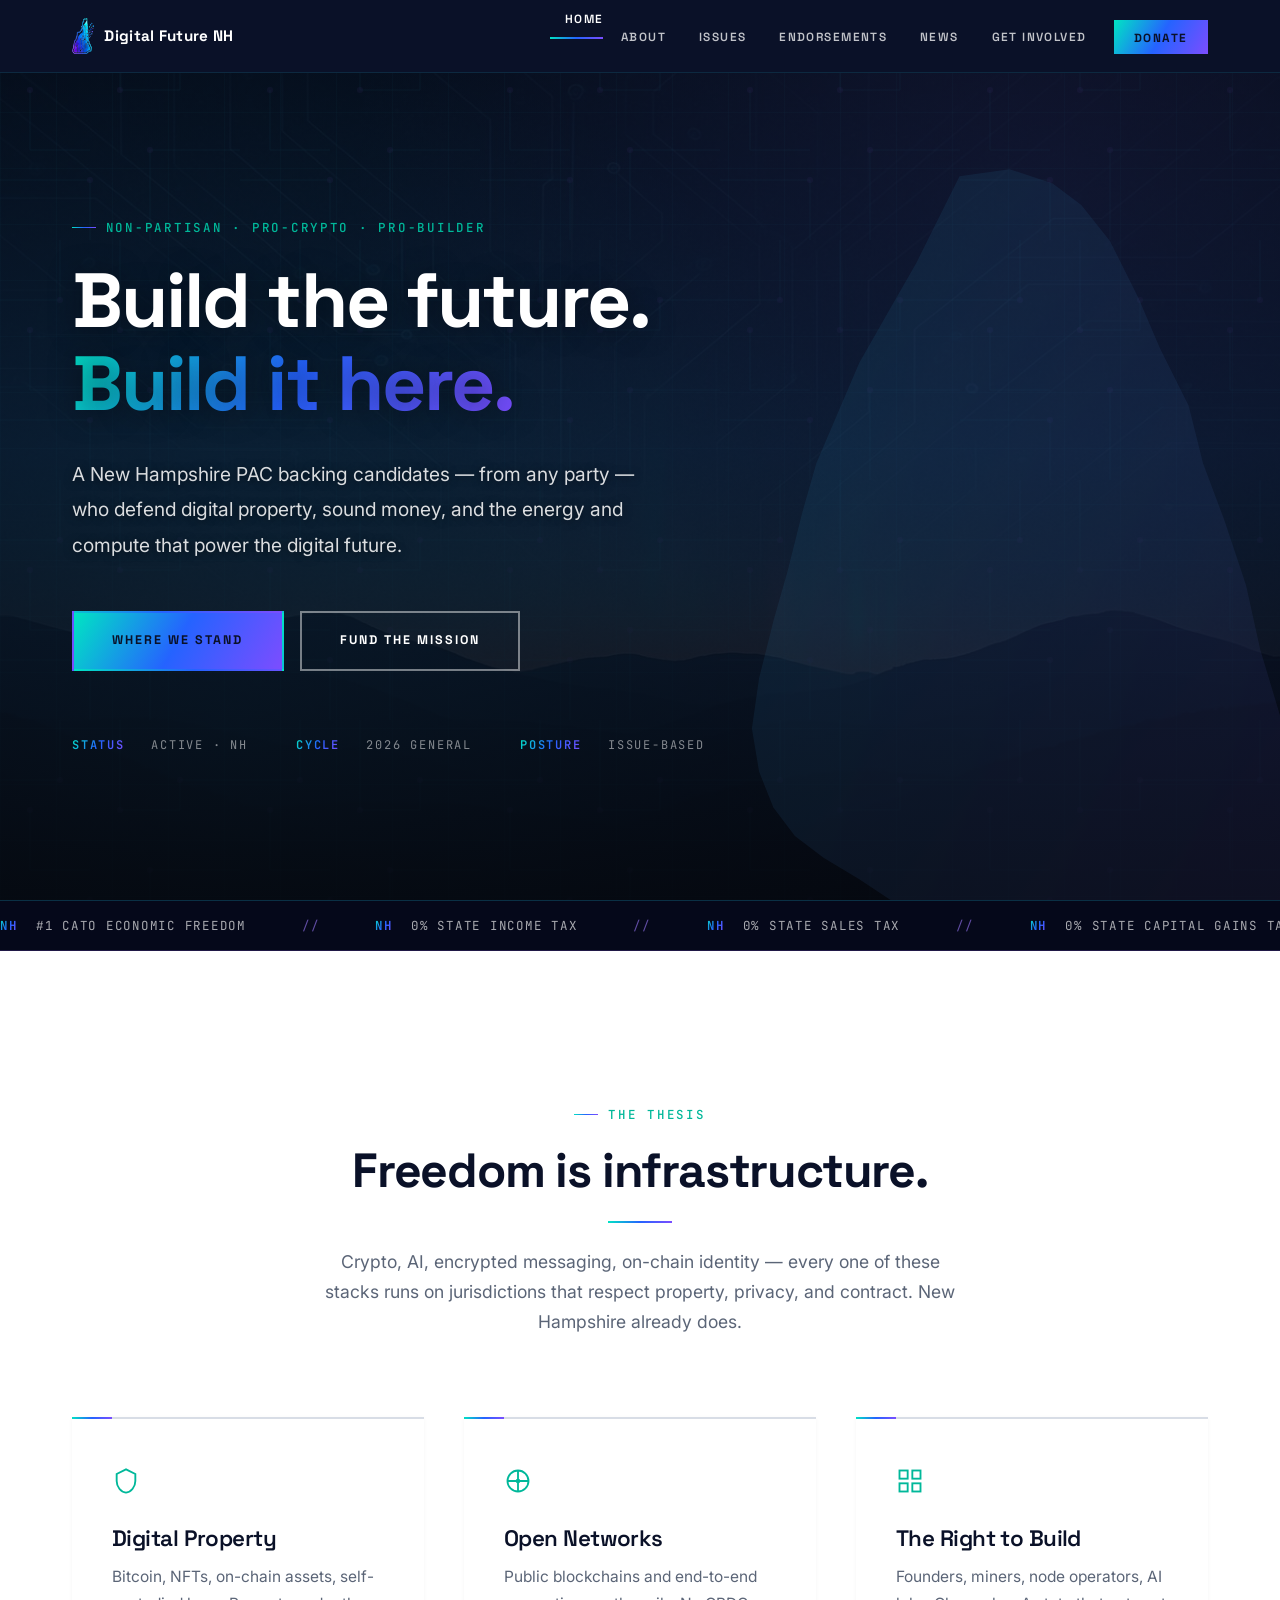
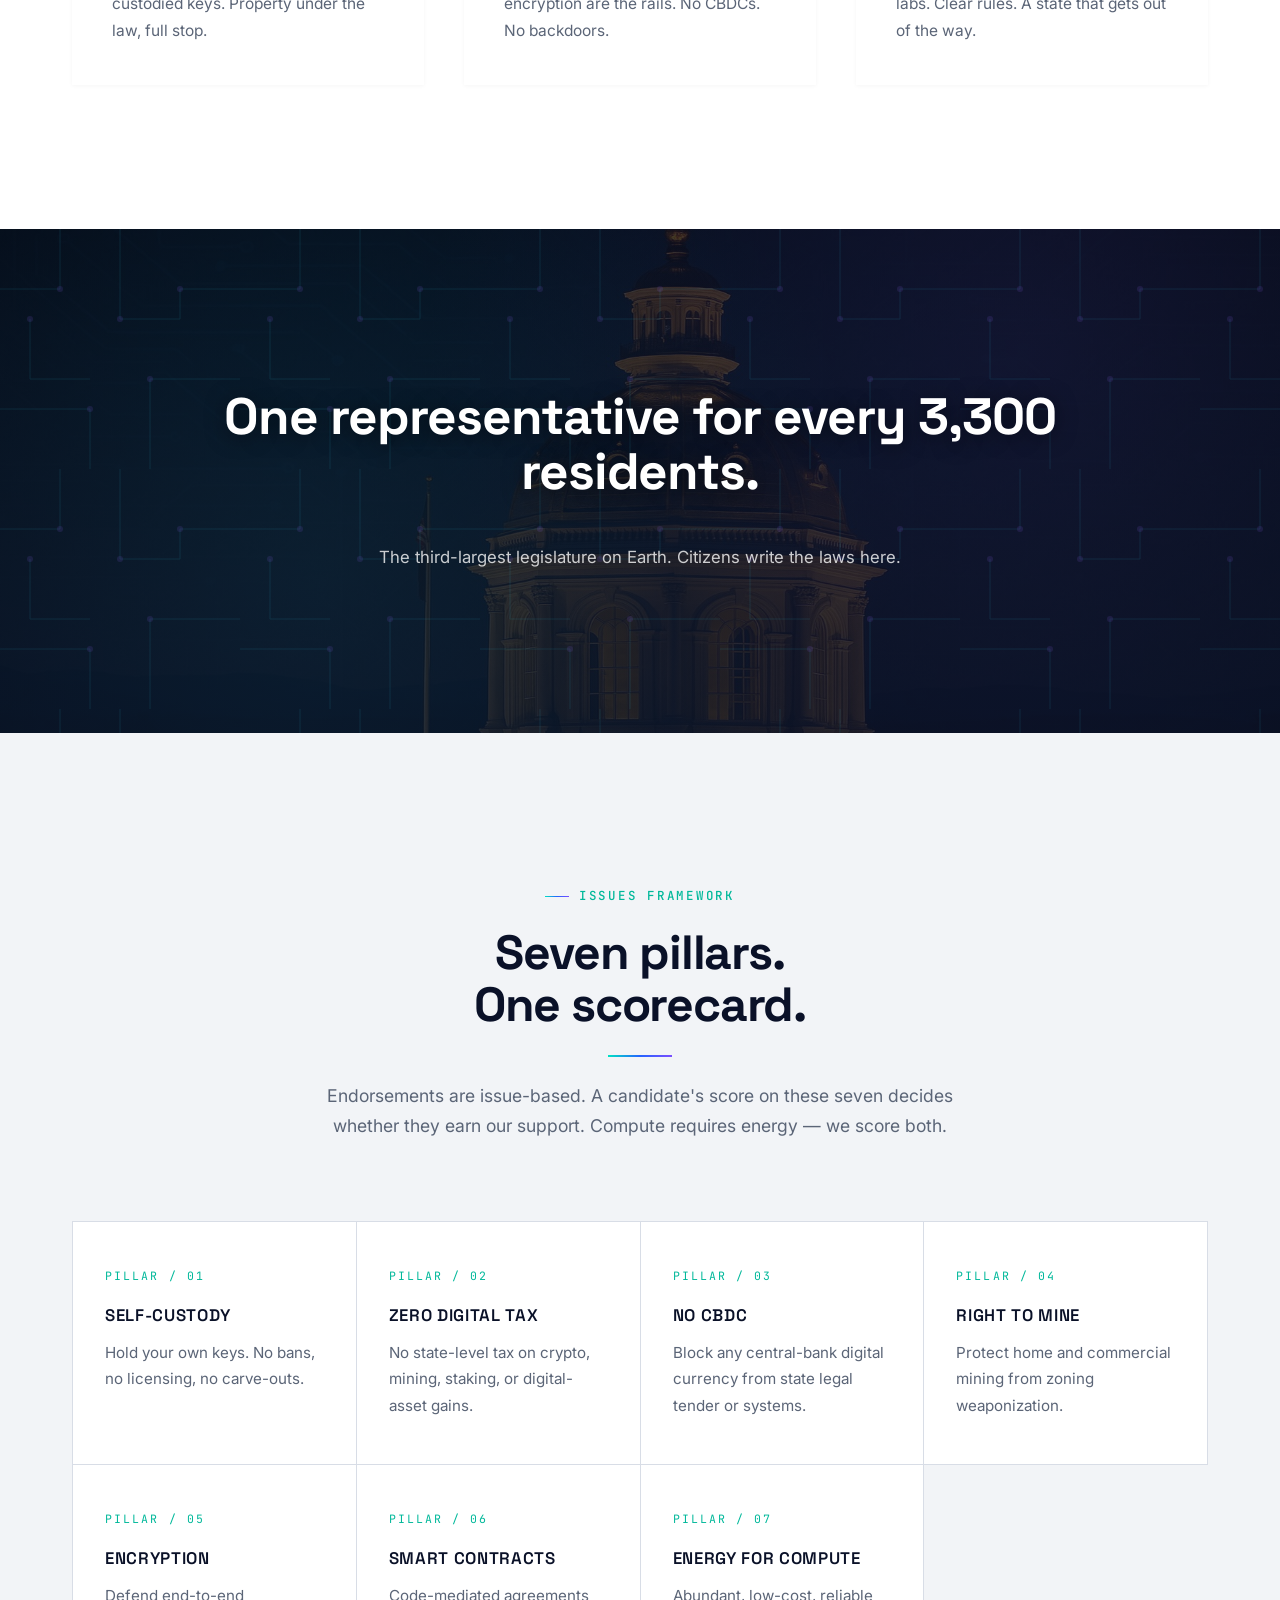
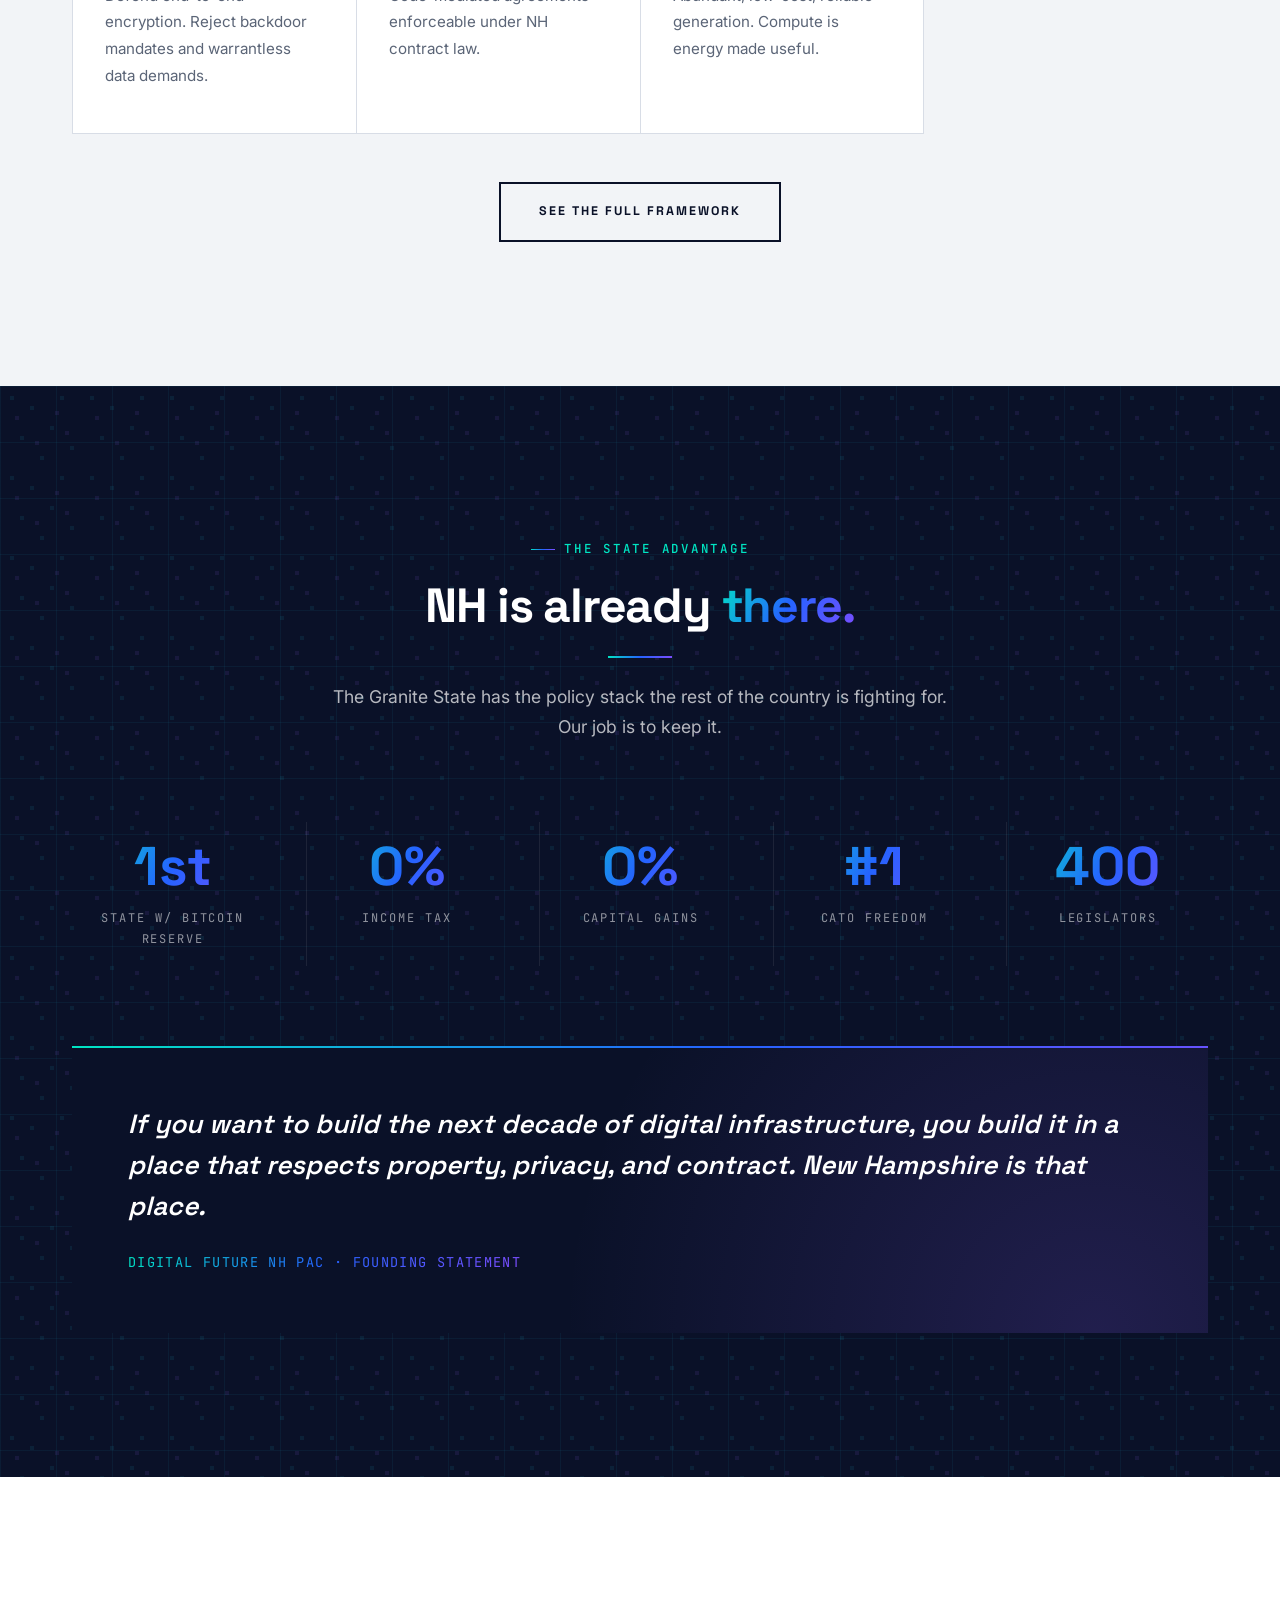
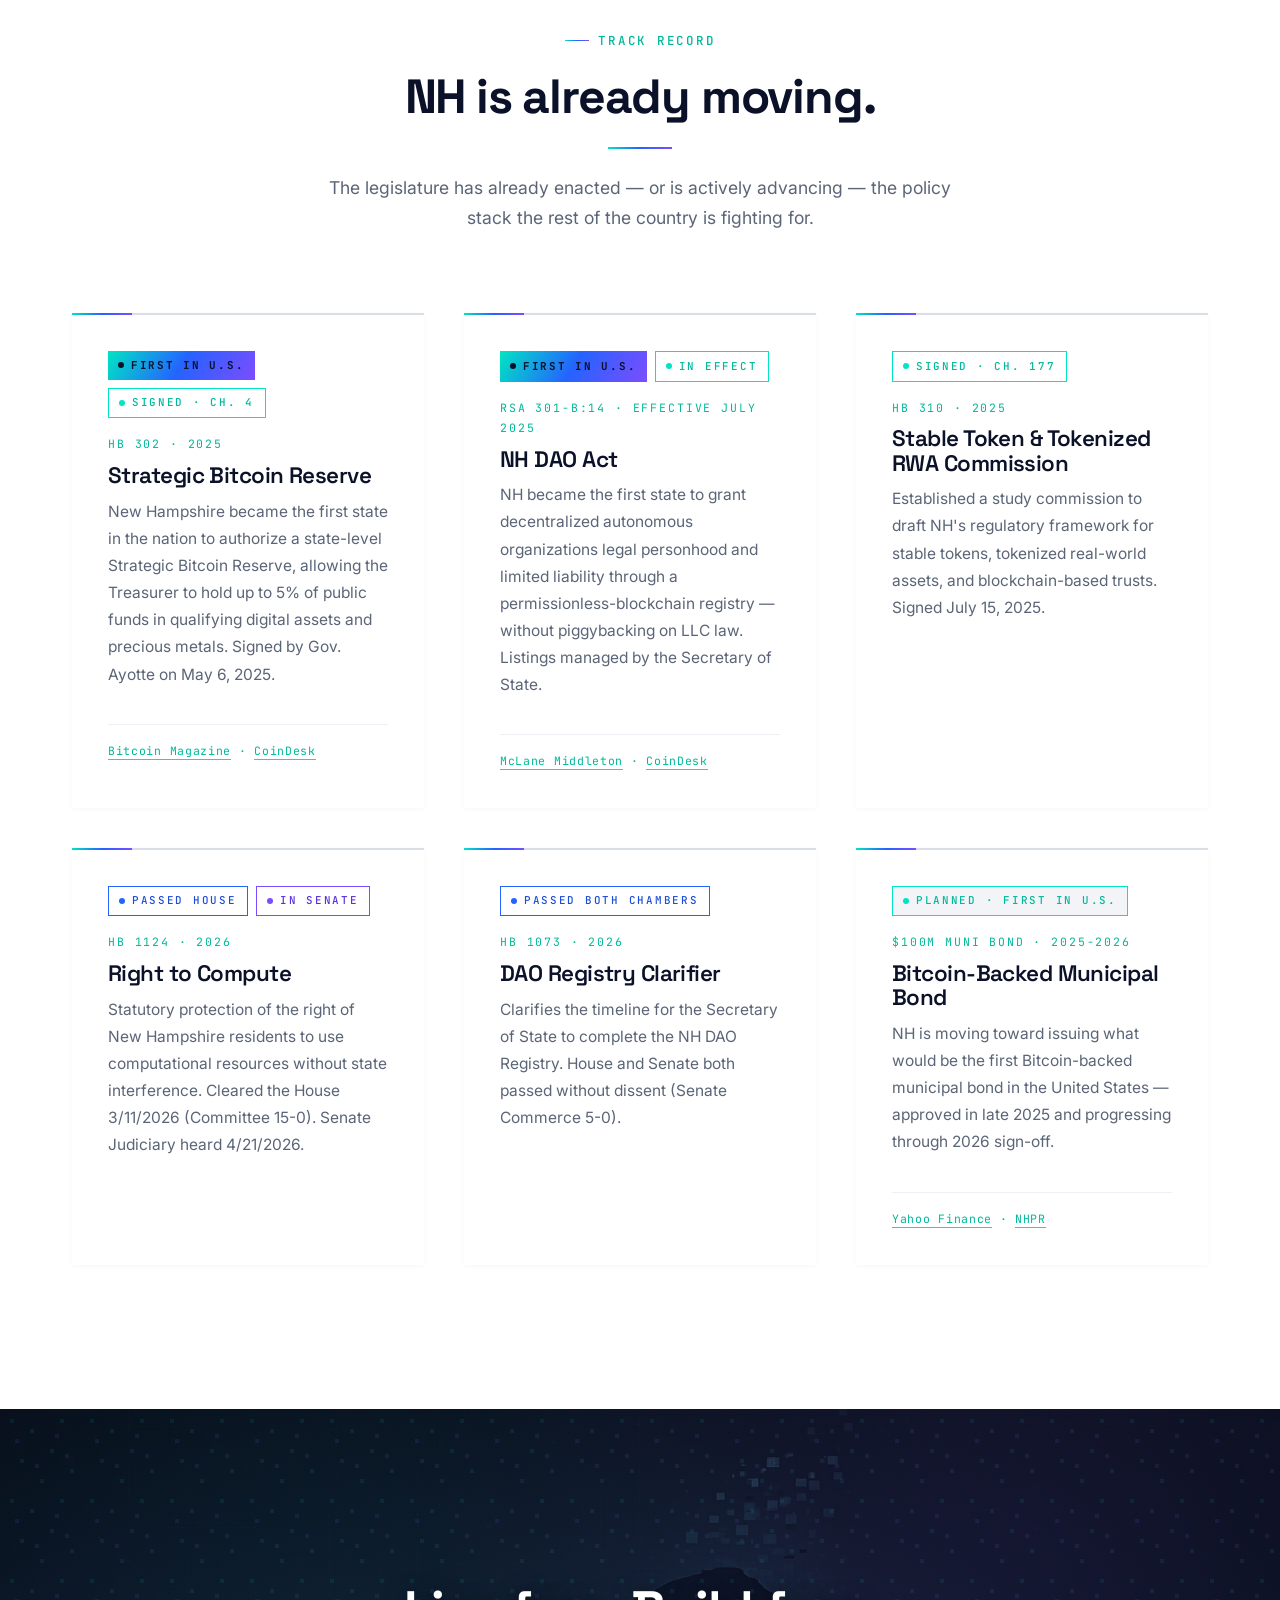
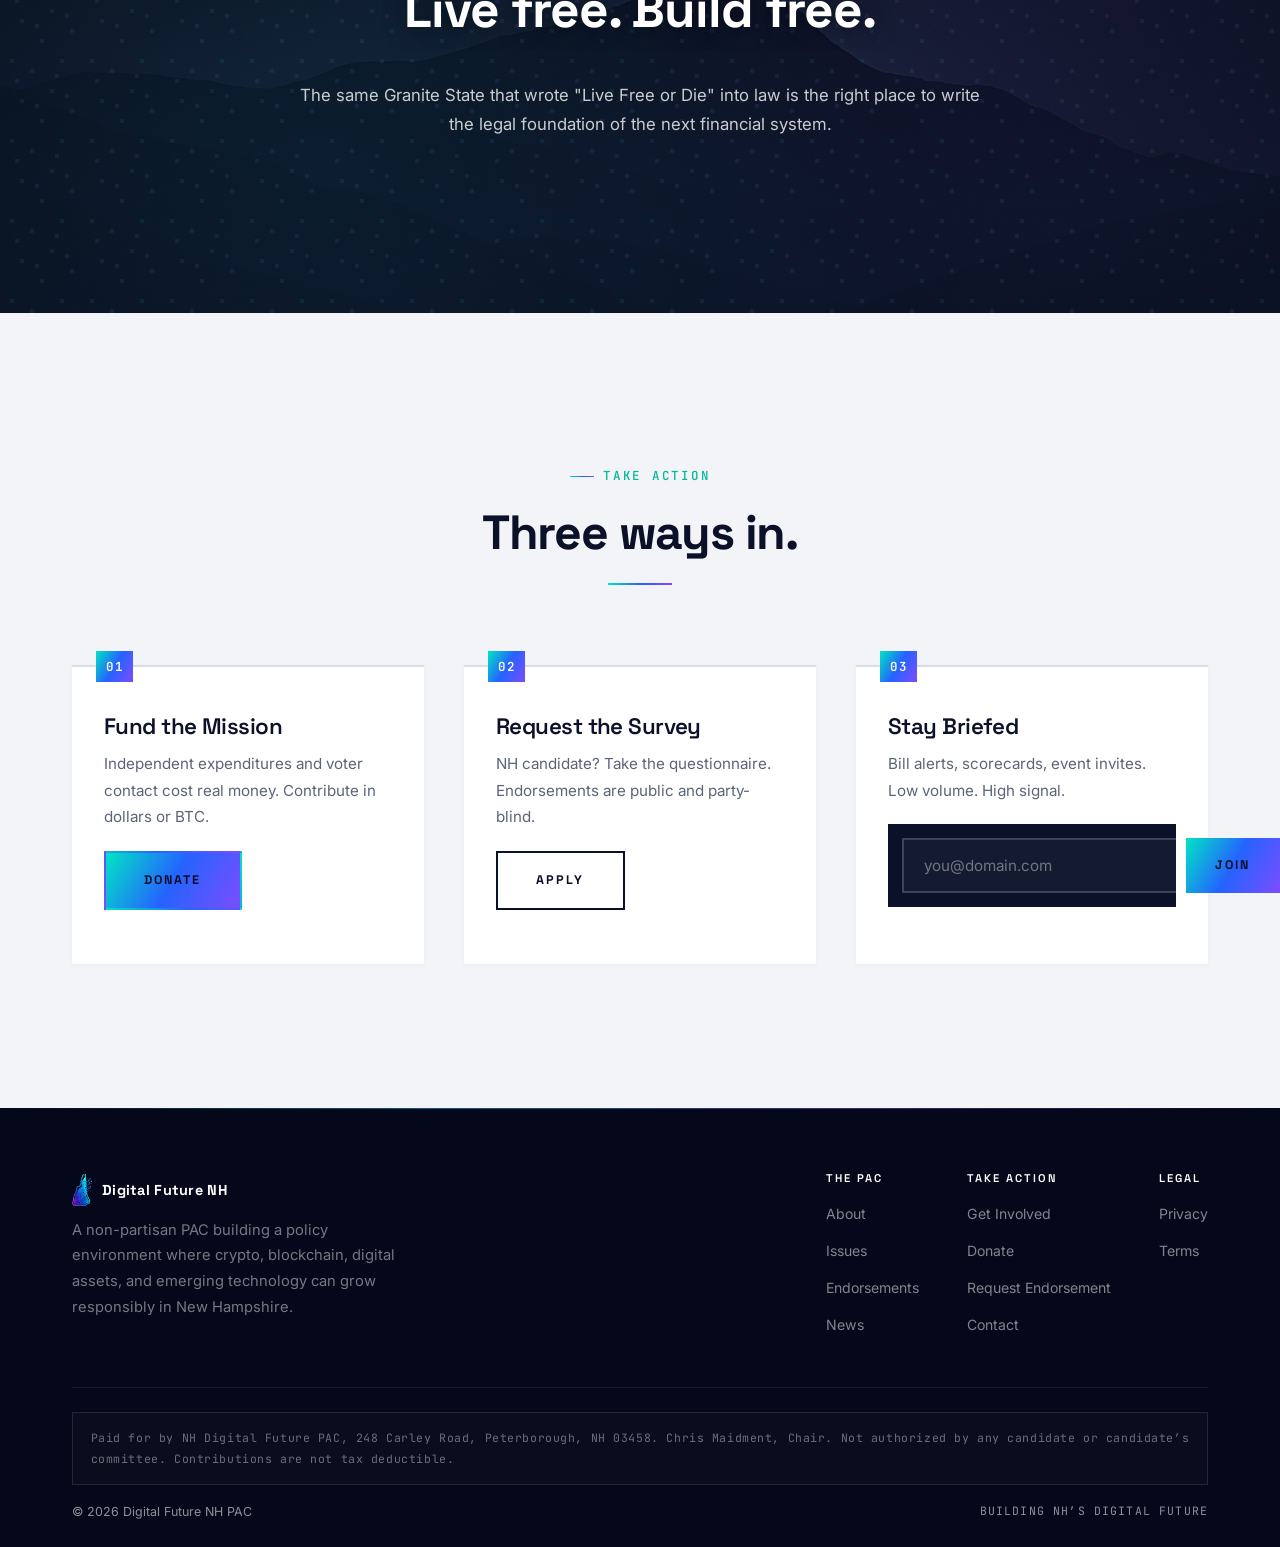
==== commit b30d0b2a: "Add 4 verified pro-DFNH energy bills to /issues/ Key Bills (HB 672, HB 690, SB 591, HB 1775)" ====
--- a/index.html
+++ b/index.html
@@ -20,8 +20,8 @@
   <meta name="robots" content="index, follow">
   <link rel="canonical" href="https://digitalfuturenh.com/">
   <link rel="icon" href="/favicon.ico" sizes="any">
-  <link rel="icon" type="image/png" sizes="32x32" href="/favicon.png?v=24">
-  <link rel="apple-touch-icon" sizes="180x180" href="/apple-touch-icon.png?v=24">
+  <link rel="icon" type="image/png" sizes="32x32" href="/favicon.png?v=25">
+  <link rel="apple-touch-icon" sizes="180x180" href="/apple-touch-icon.png?v=25">
   <link rel="preload" as="image" href="/images/hero-home.jpg" fetchpriority="high">
   <link rel="preconnect" href="https://fonts.googleapis.com">
   <link rel="preconnect" href="https://fonts.gstatic.com" crossorigin>
@@ -48,8 +48,8 @@
   </script>
   <link href="https://fonts.googleapis.com/css2?family=Inter:wght@400;500;600;700&family=JetBrains+Mono:wght@400;500;600&family=Space+Grotesk:wght@400;500;600;700&display=swap" rel="stylesheet" media="print" onload="this.media='all'">
   <noscript><link href="https://fonts.googleapis.com/css2?family=Inter:wght@400;500;600;700&family=JetBrains+Mono:wght@400;500;600&family=Space+Grotesk:wght@400;500;600;700&display=swap" rel="stylesheet"></noscript>
-  <link rel="stylesheet" href="/css/style.css?v=24">
-  <script src="/js/main.js?v=24" defer></script>
+  <link rel="stylesheet" href="/css/style.css?v=25">
+  <script src="/js/main.js?v=25" defer></script>
 </head>
 <body>
 <div class="progress-bar"></div>
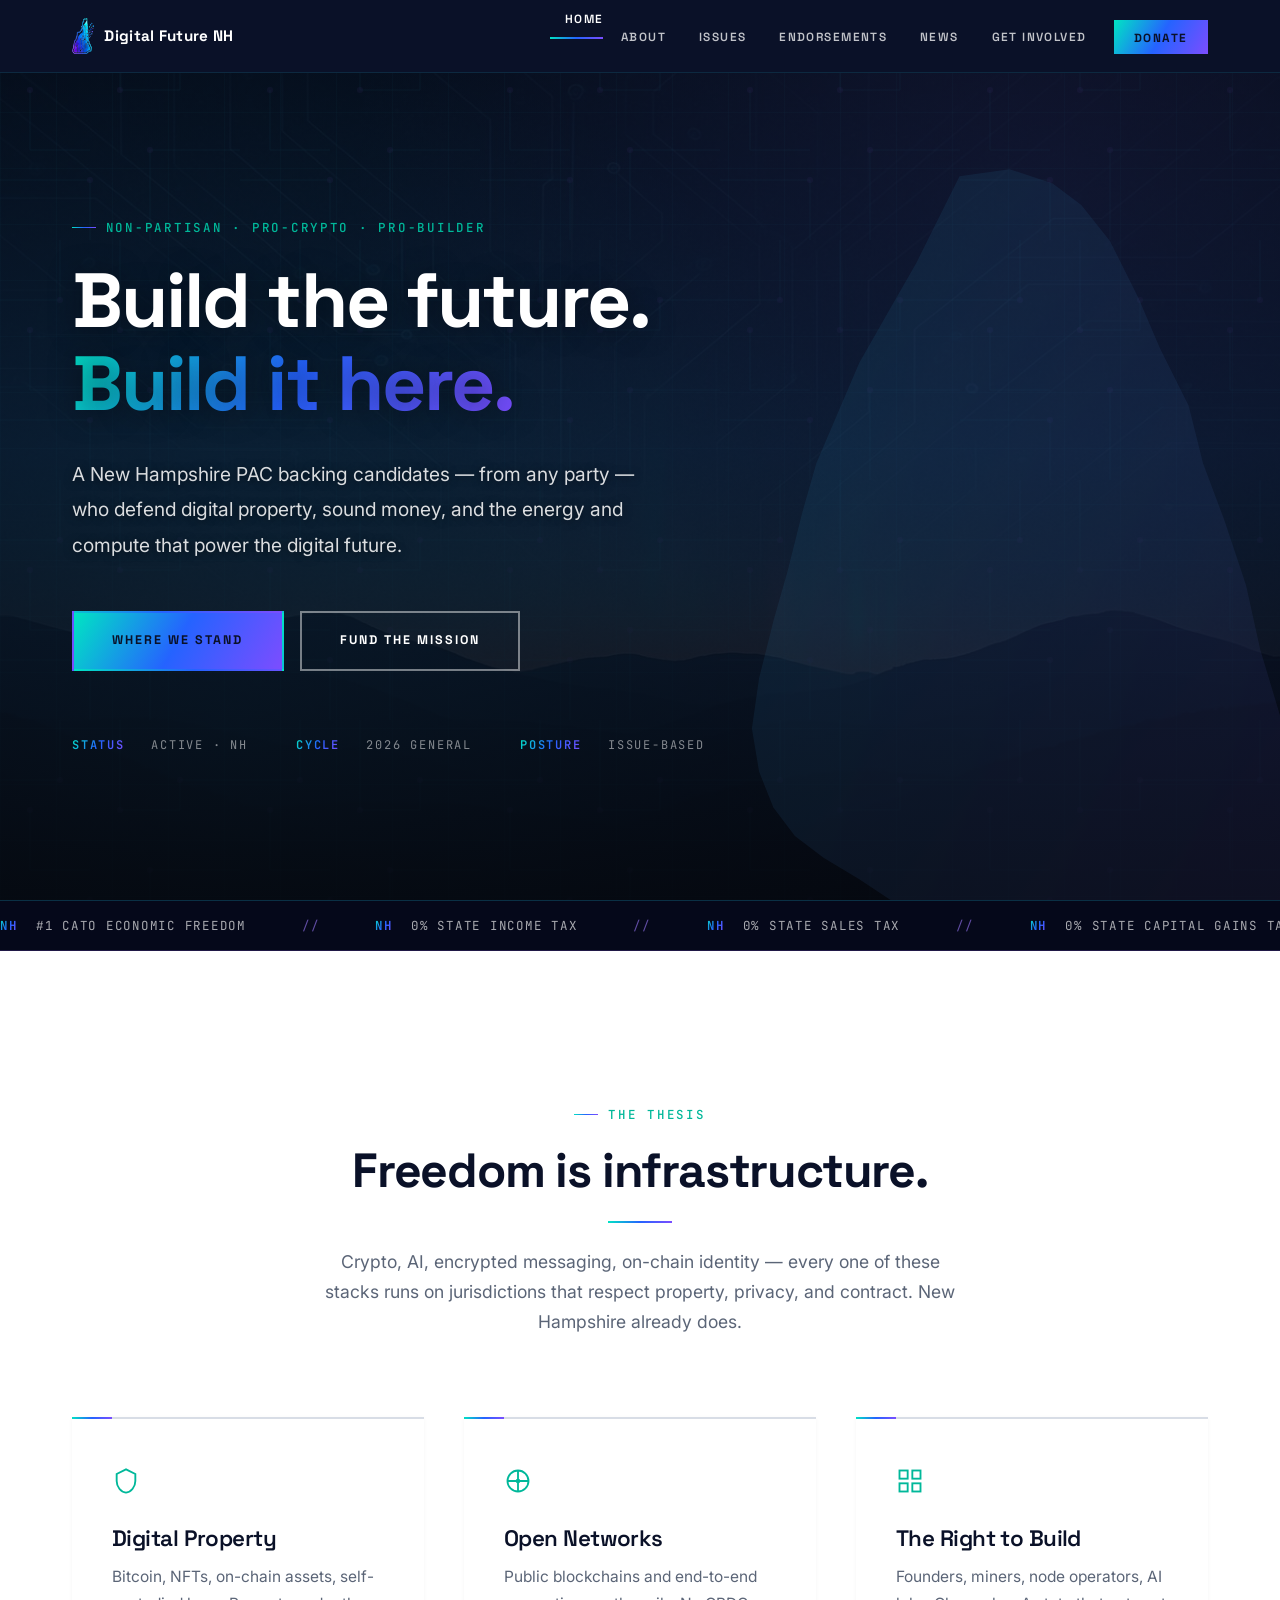
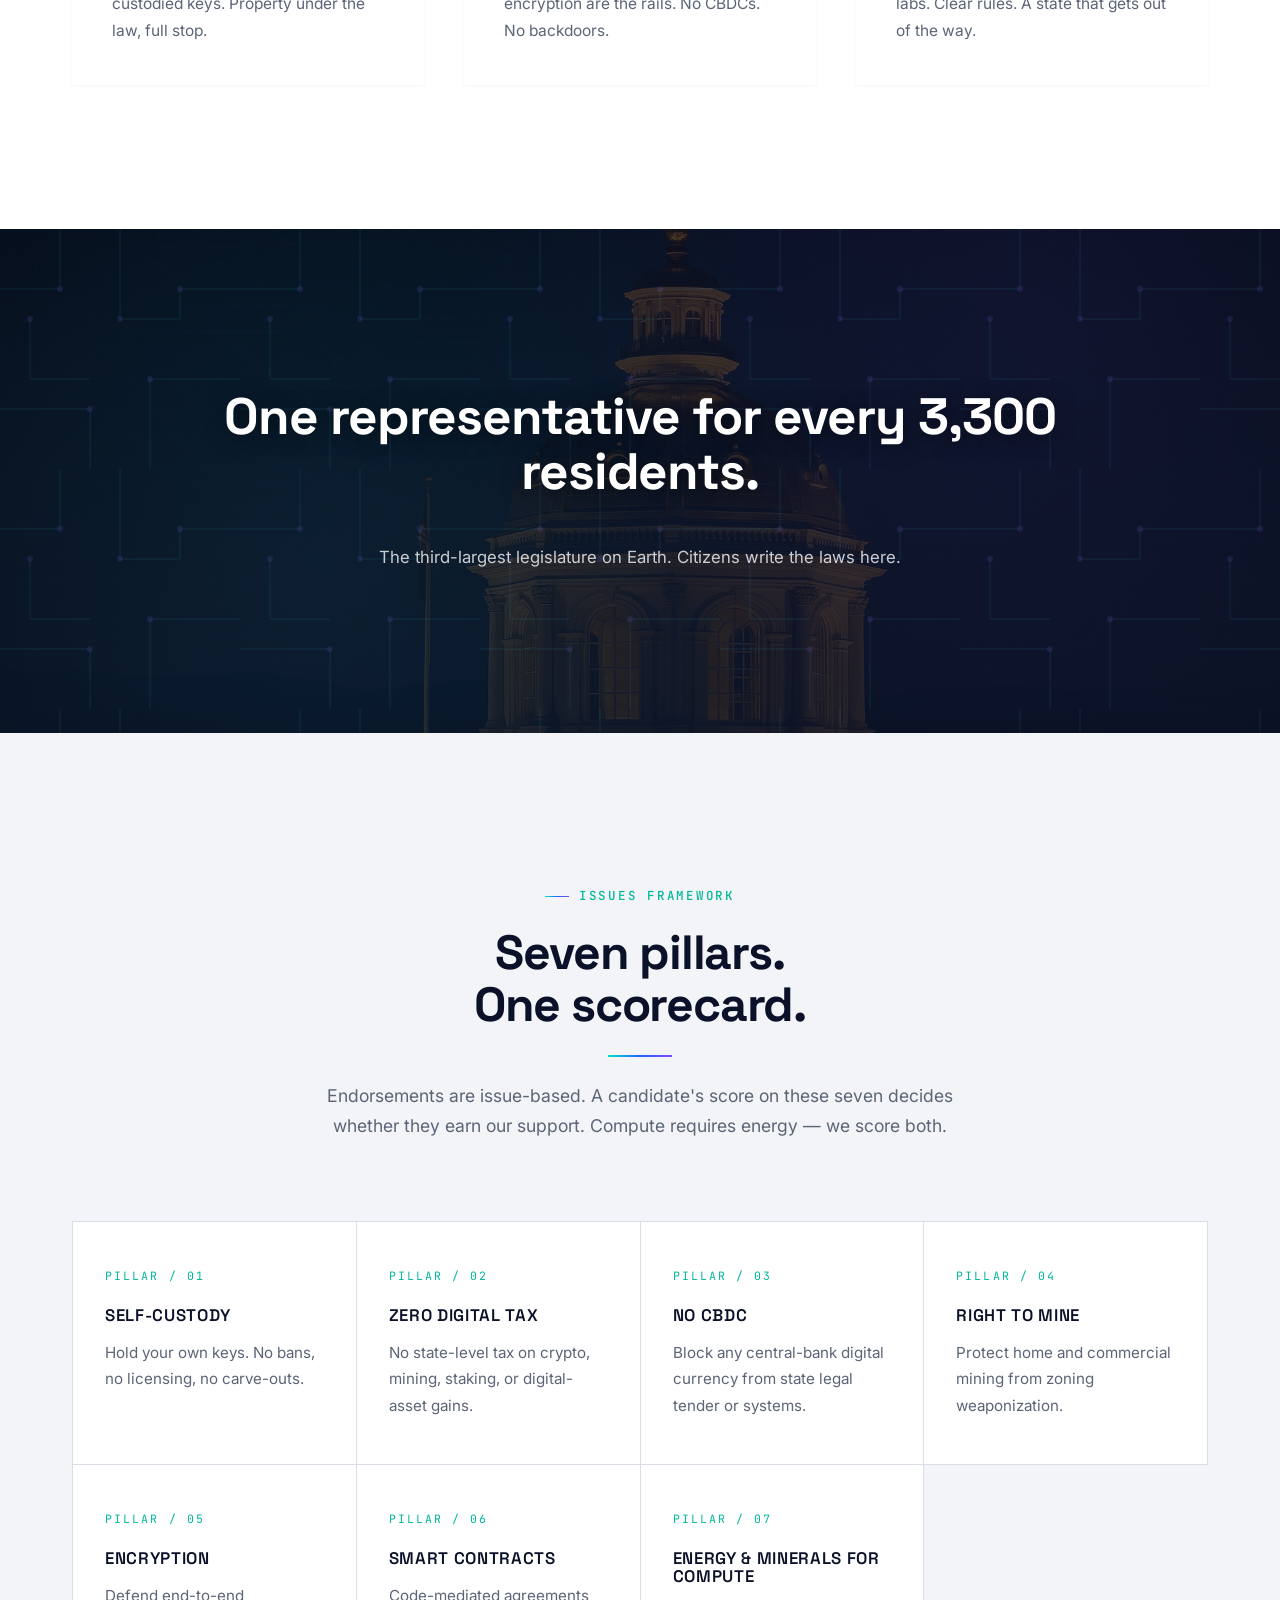
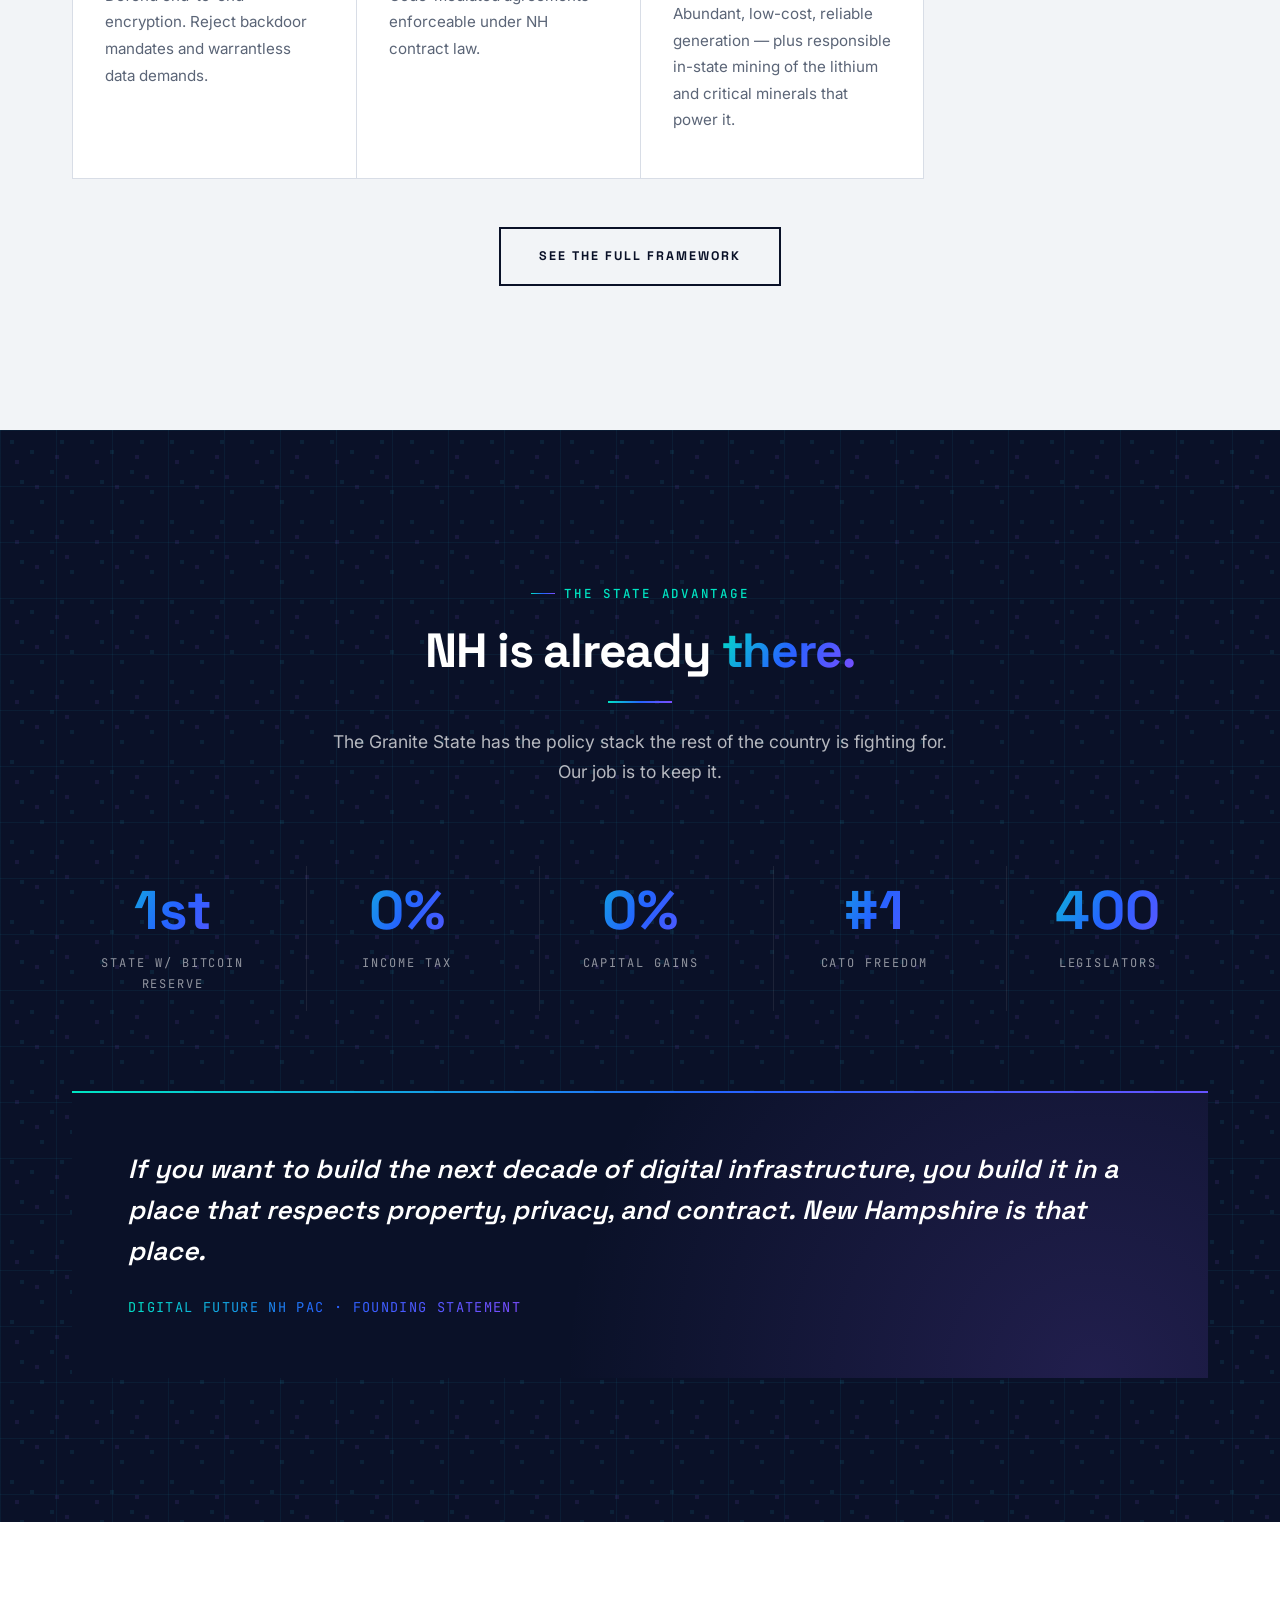
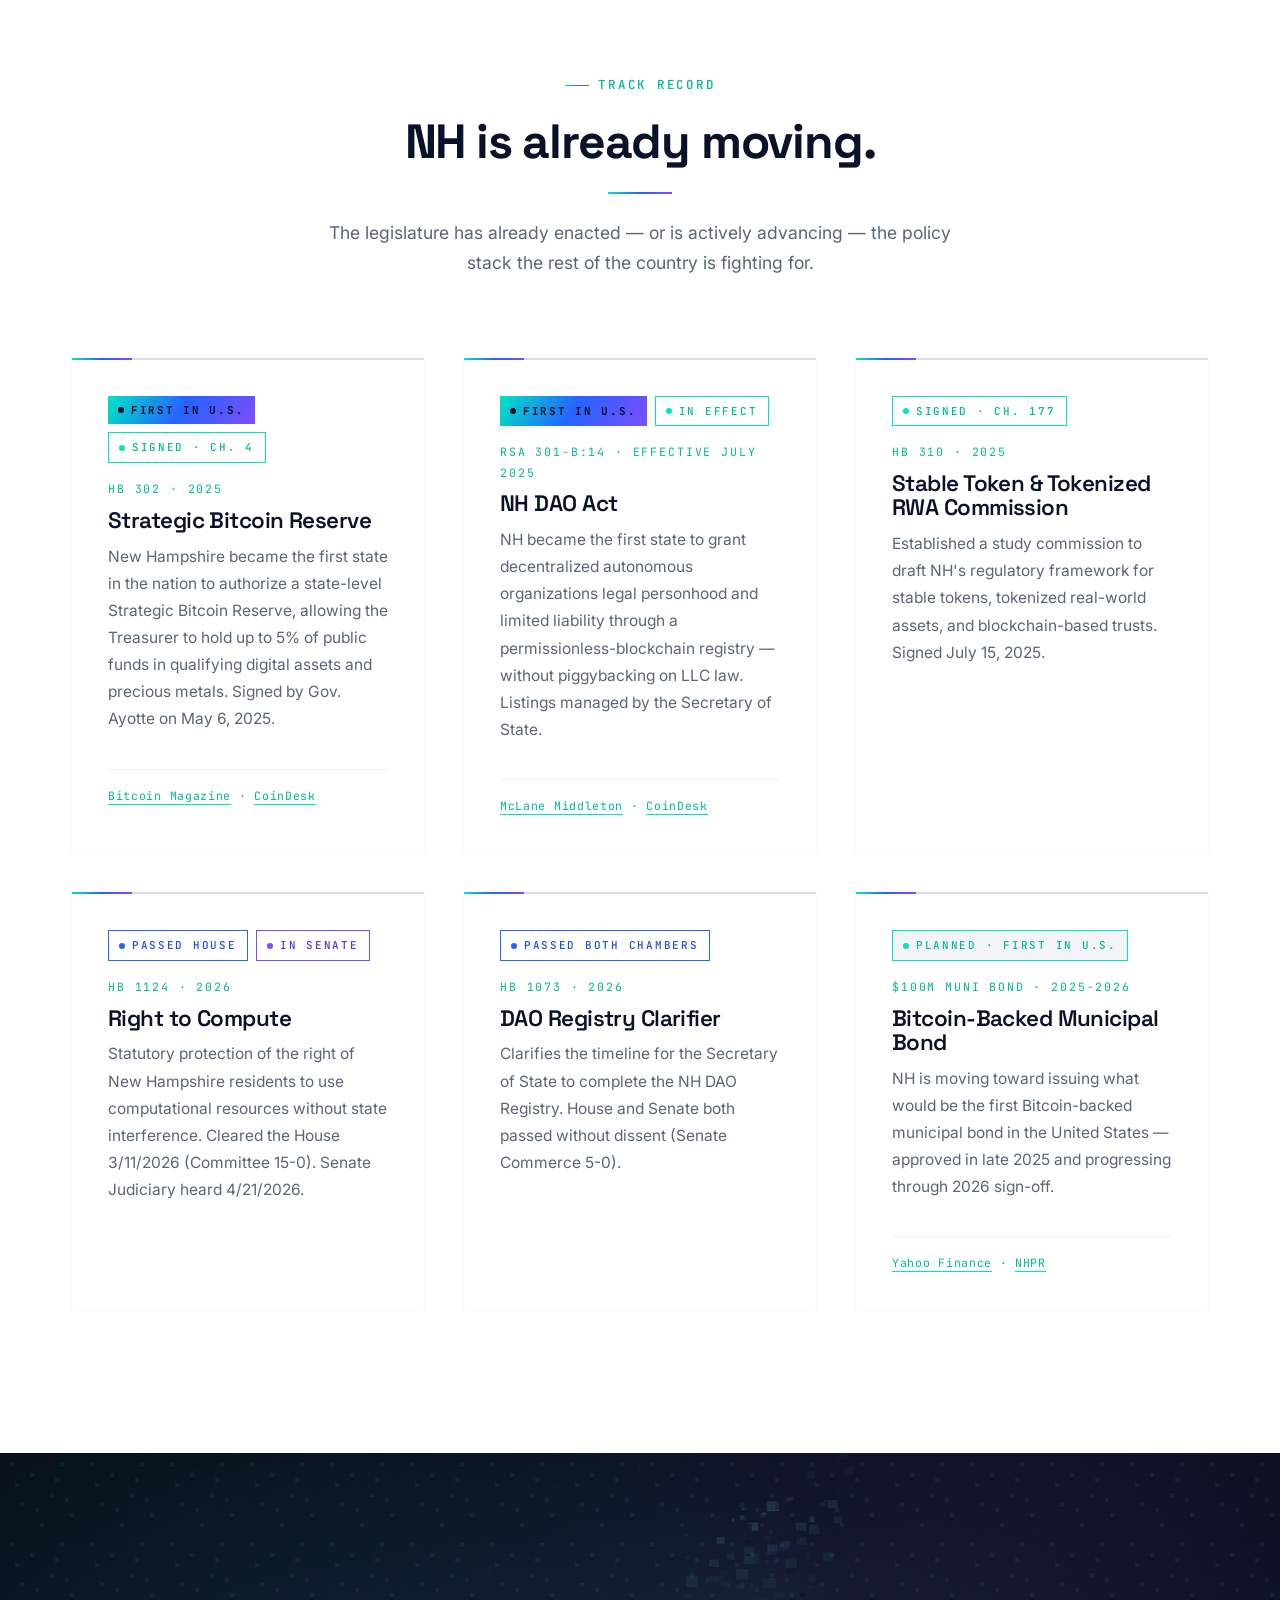
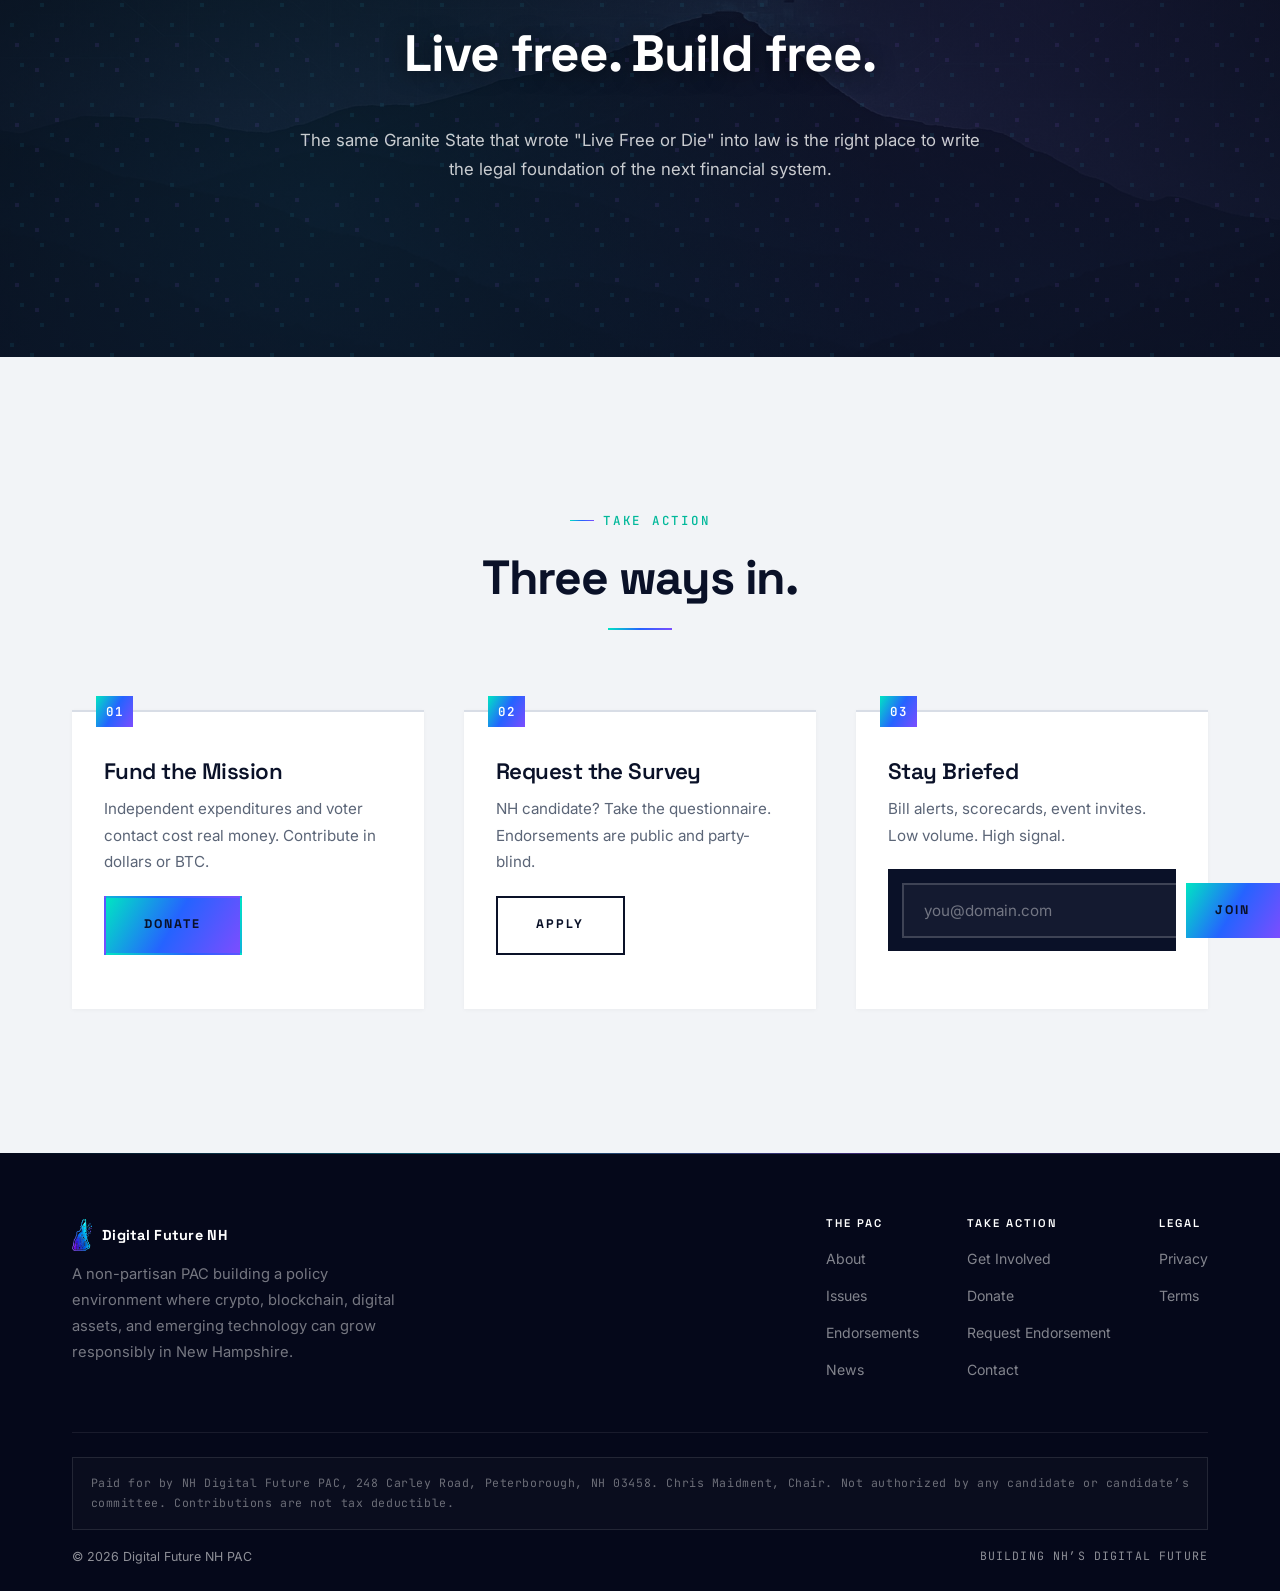
==== commit 0282e0f1: "Pillar 7 expanded: critical minerals & lithium plank + survey Q7B (per April 2026 USGS NH lithium st" ====
--- a/index.html
+++ b/index.html
@@ -20,8 +20,8 @@
   <meta name="robots" content="index, follow">
   <link rel="canonical" href="https://digitalfuturenh.com/">
   <link rel="icon" href="/favicon.ico" sizes="any">
-  <link rel="icon" type="image/png" sizes="32x32" href="/favicon.png?v=25">
-  <link rel="apple-touch-icon" sizes="180x180" href="/apple-touch-icon.png?v=25">
+  <link rel="icon" type="image/png" sizes="32x32" href="/favicon.png?v=26">
+  <link rel="apple-touch-icon" sizes="180x180" href="/apple-touch-icon.png?v=26">
   <link rel="preload" as="image" href="/images/hero-home.jpg" fetchpriority="high">
   <link rel="preconnect" href="https://fonts.googleapis.com">
   <link rel="preconnect" href="https://fonts.gstatic.com" crossorigin>
@@ -48,8 +48,8 @@
   </script>
   <link href="https://fonts.googleapis.com/css2?family=Inter:wght@400;500;600;700&family=JetBrains+Mono:wght@400;500;600&family=Space+Grotesk:wght@400;500;600;700&display=swap" rel="stylesheet" media="print" onload="this.media='all'">
   <noscript><link href="https://fonts.googleapis.com/css2?family=Inter:wght@400;500;600;700&family=JetBrains+Mono:wght@400;500;600&family=Space+Grotesk:wght@400;500;600;700&display=swap" rel="stylesheet"></noscript>
-  <link rel="stylesheet" href="/css/style.css?v=25">
-  <script src="/js/main.js?v=25" defer></script>
+  <link rel="stylesheet" href="/css/style.css?v=26">
+  <script src="/js/main.js?v=26" defer></script>
 </head>
 <body>
 <div class="progress-bar"></div>
@@ -194,8 +194,8 @@
       </div>
       <div class="pillar">
         <div class="pillar-num">PILLAR / 07</div>
-        <h3>Energy for Compute</h3>
-        <p>Abundant, low-cost, reliable generation. Compute is energy made useful.</p>
+        <h3>Energy &amp; Minerals for Compute</h3>
+        <p>Abundant, low-cost, reliable generation &mdash; plus responsible in-state mining of the lithium and critical minerals that power it.</p>
       </div>
     </div>
 
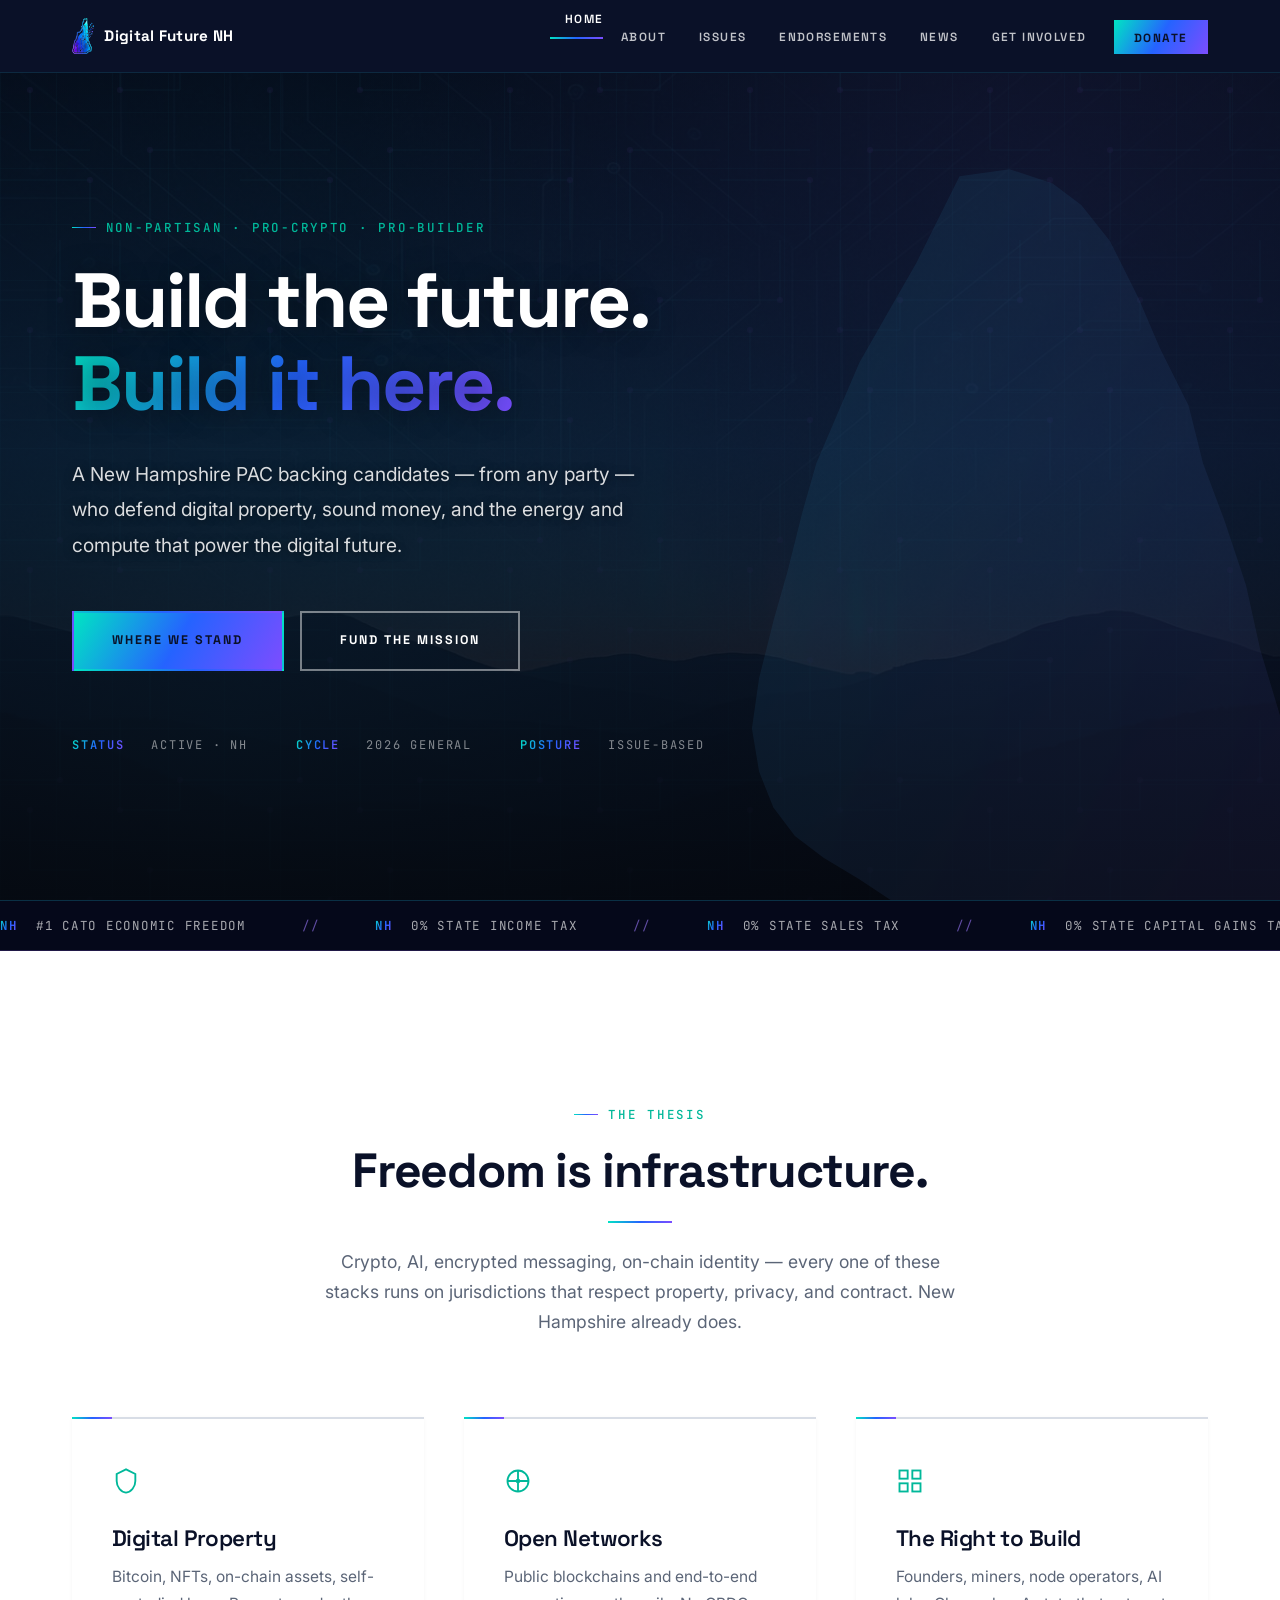
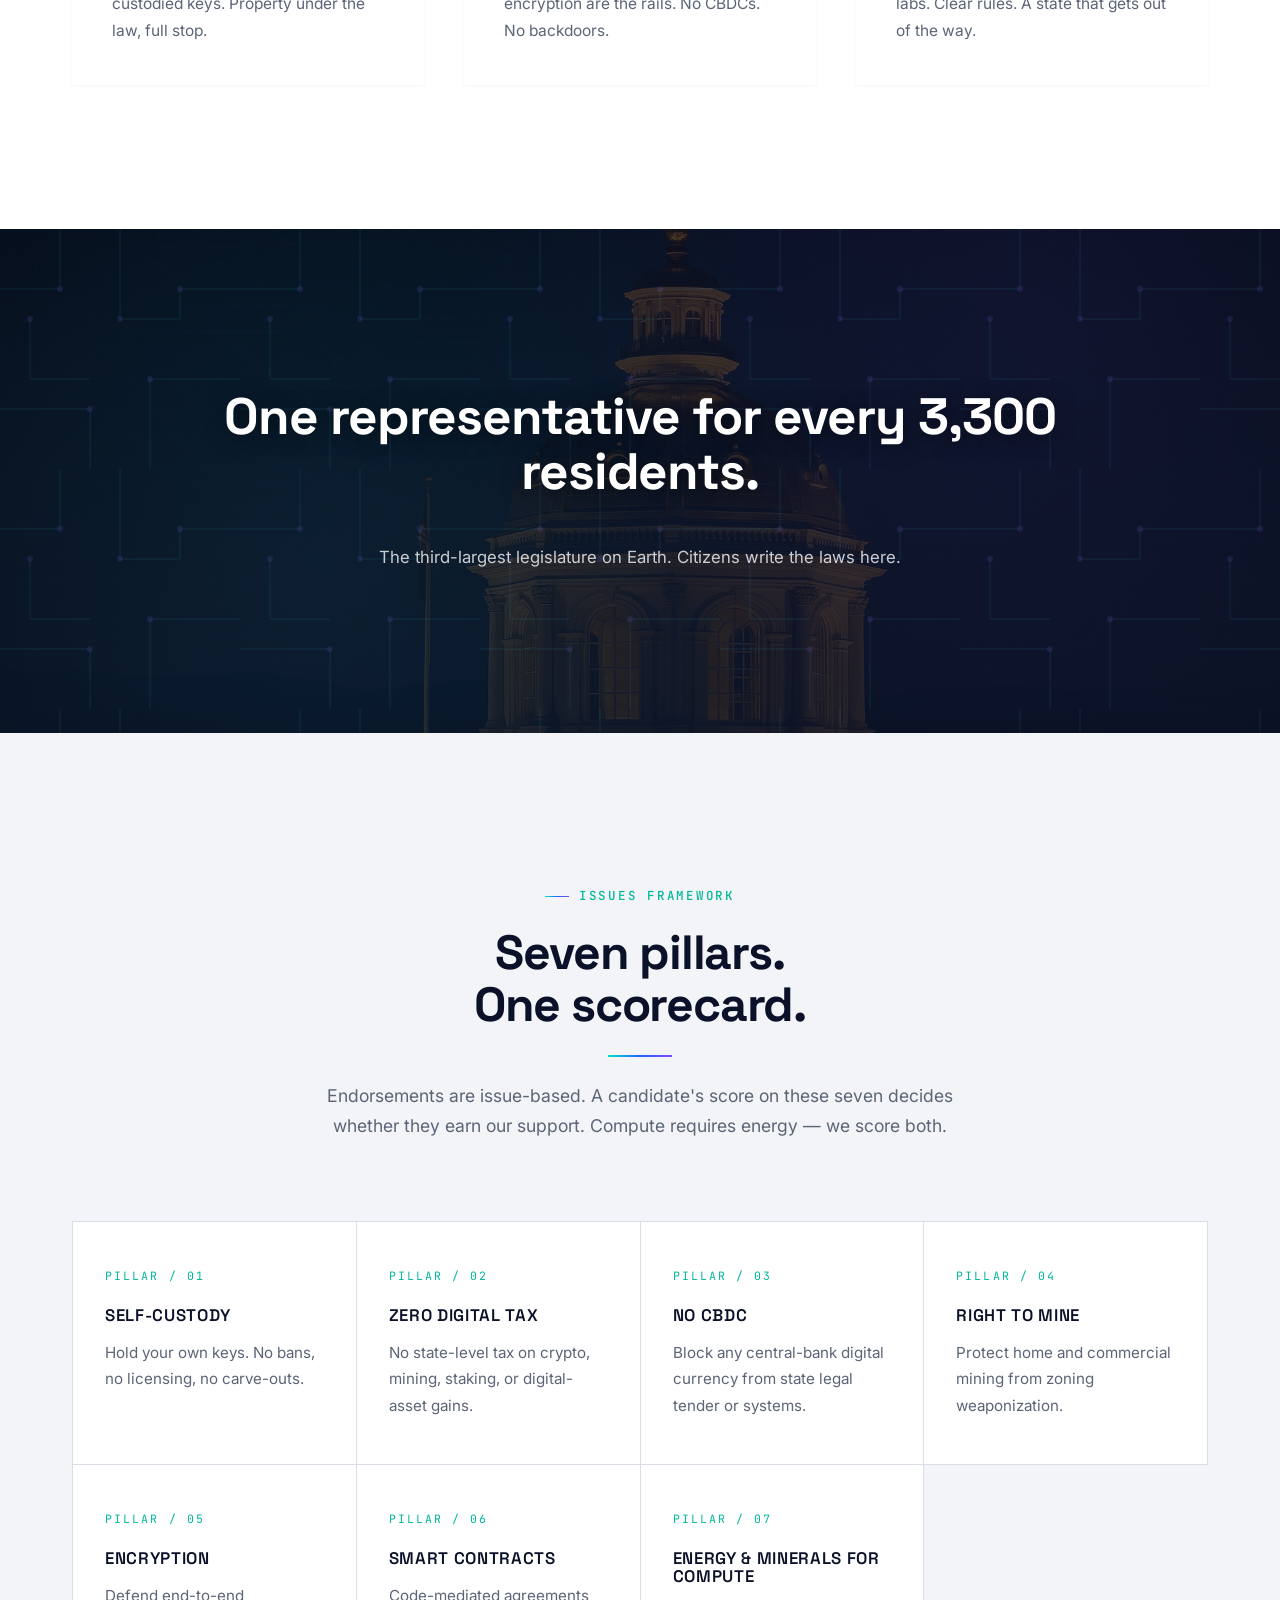
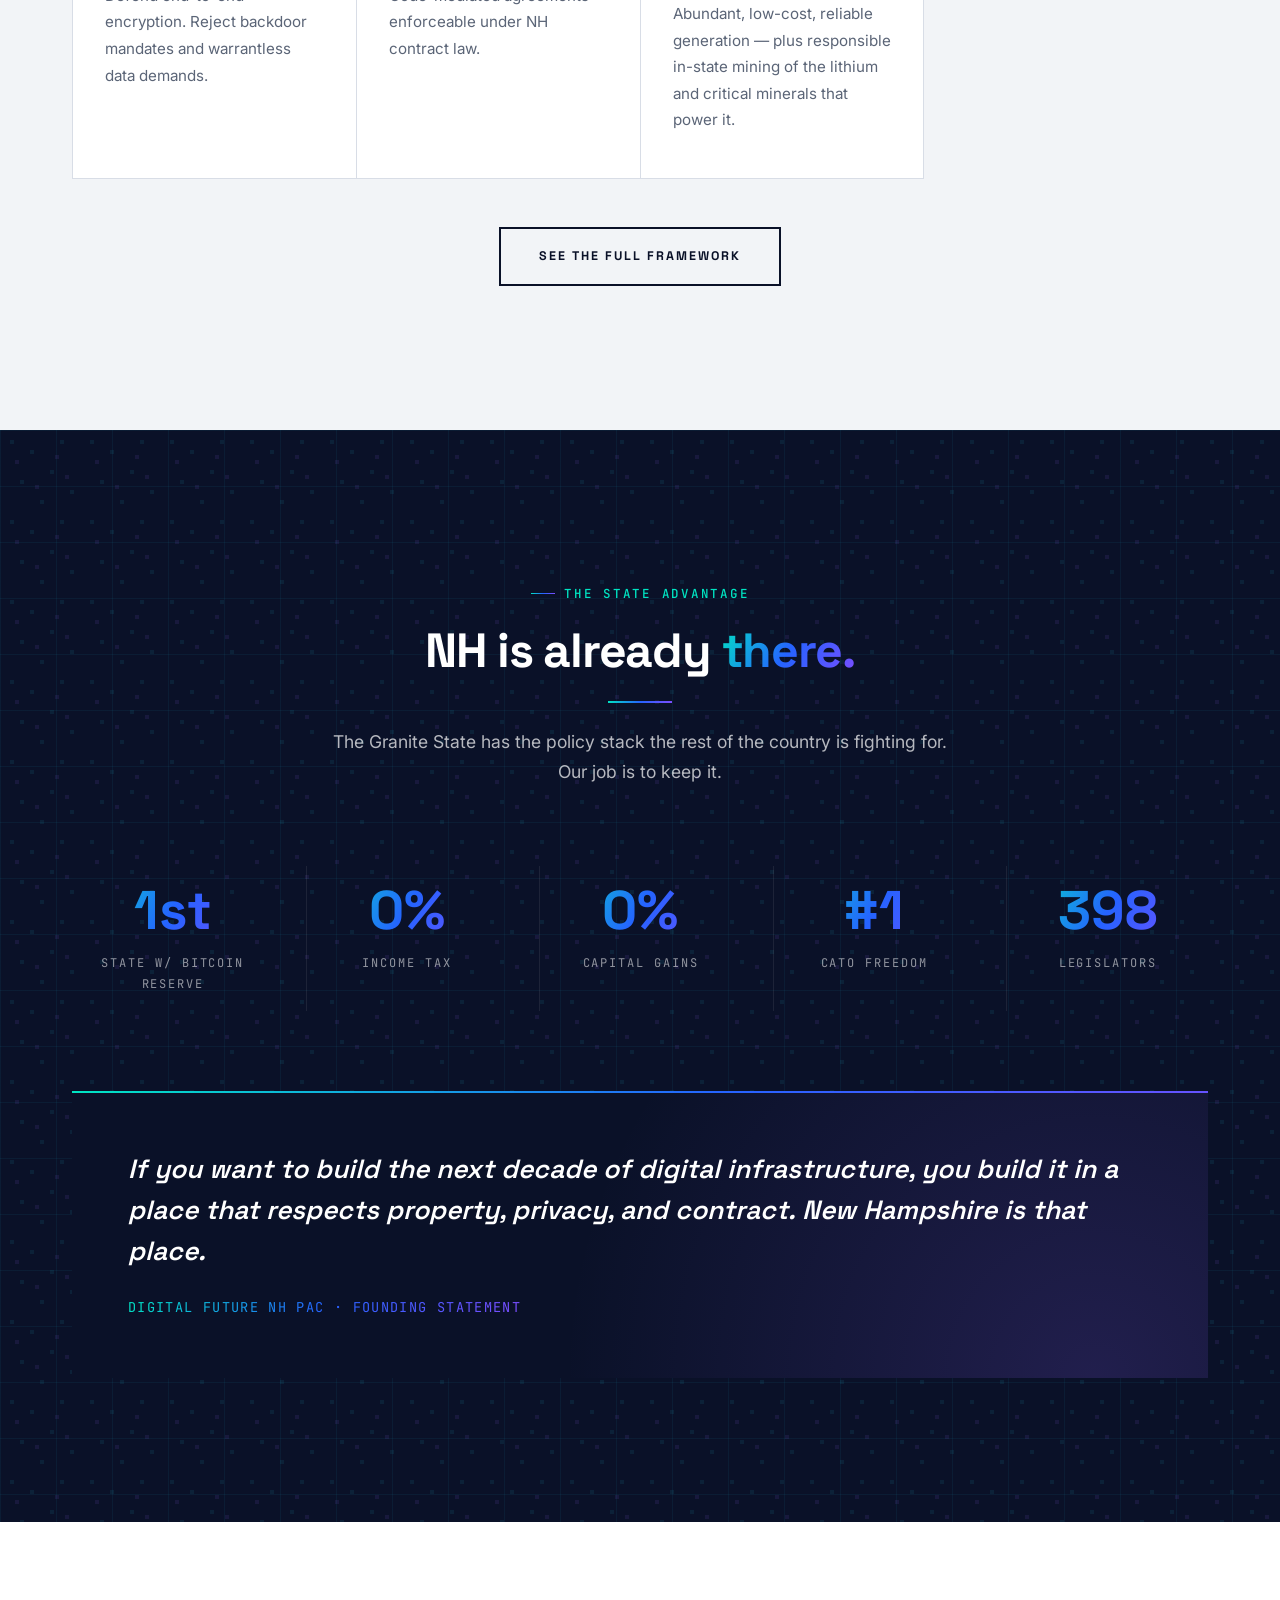
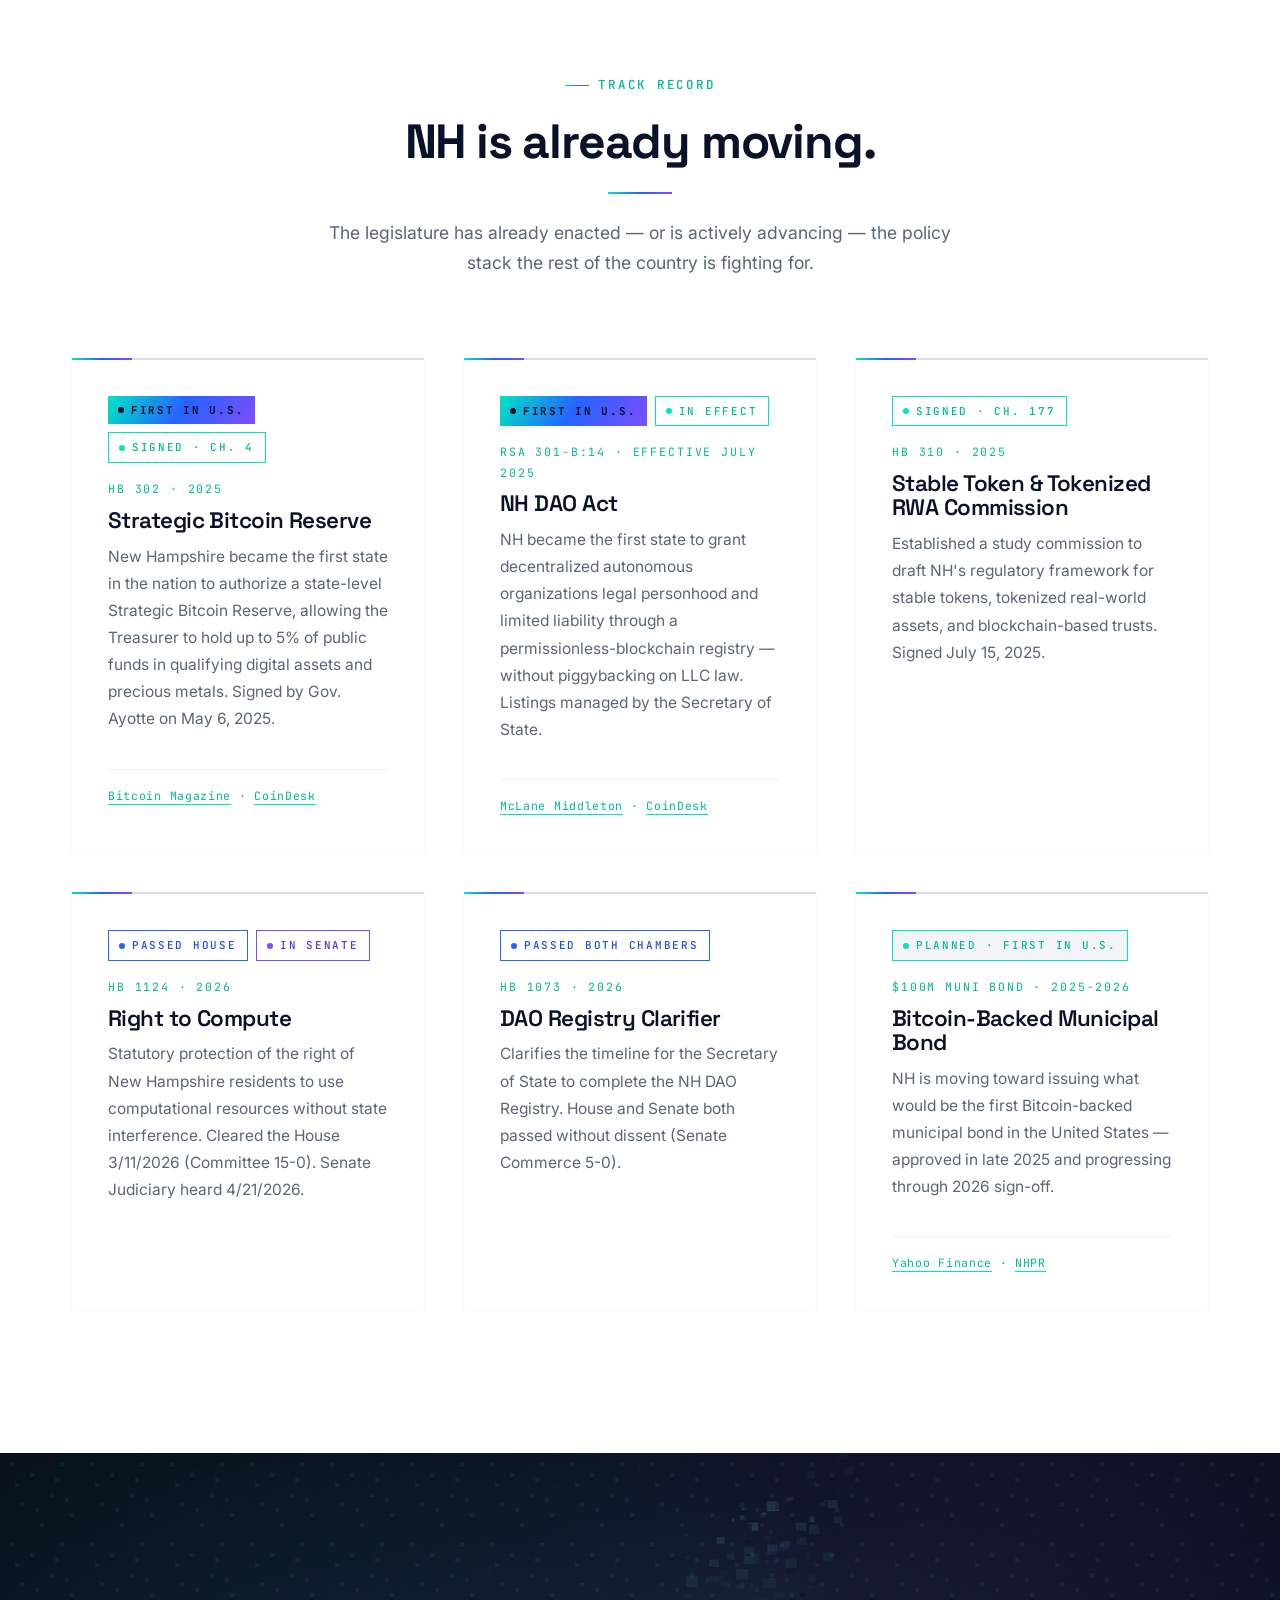
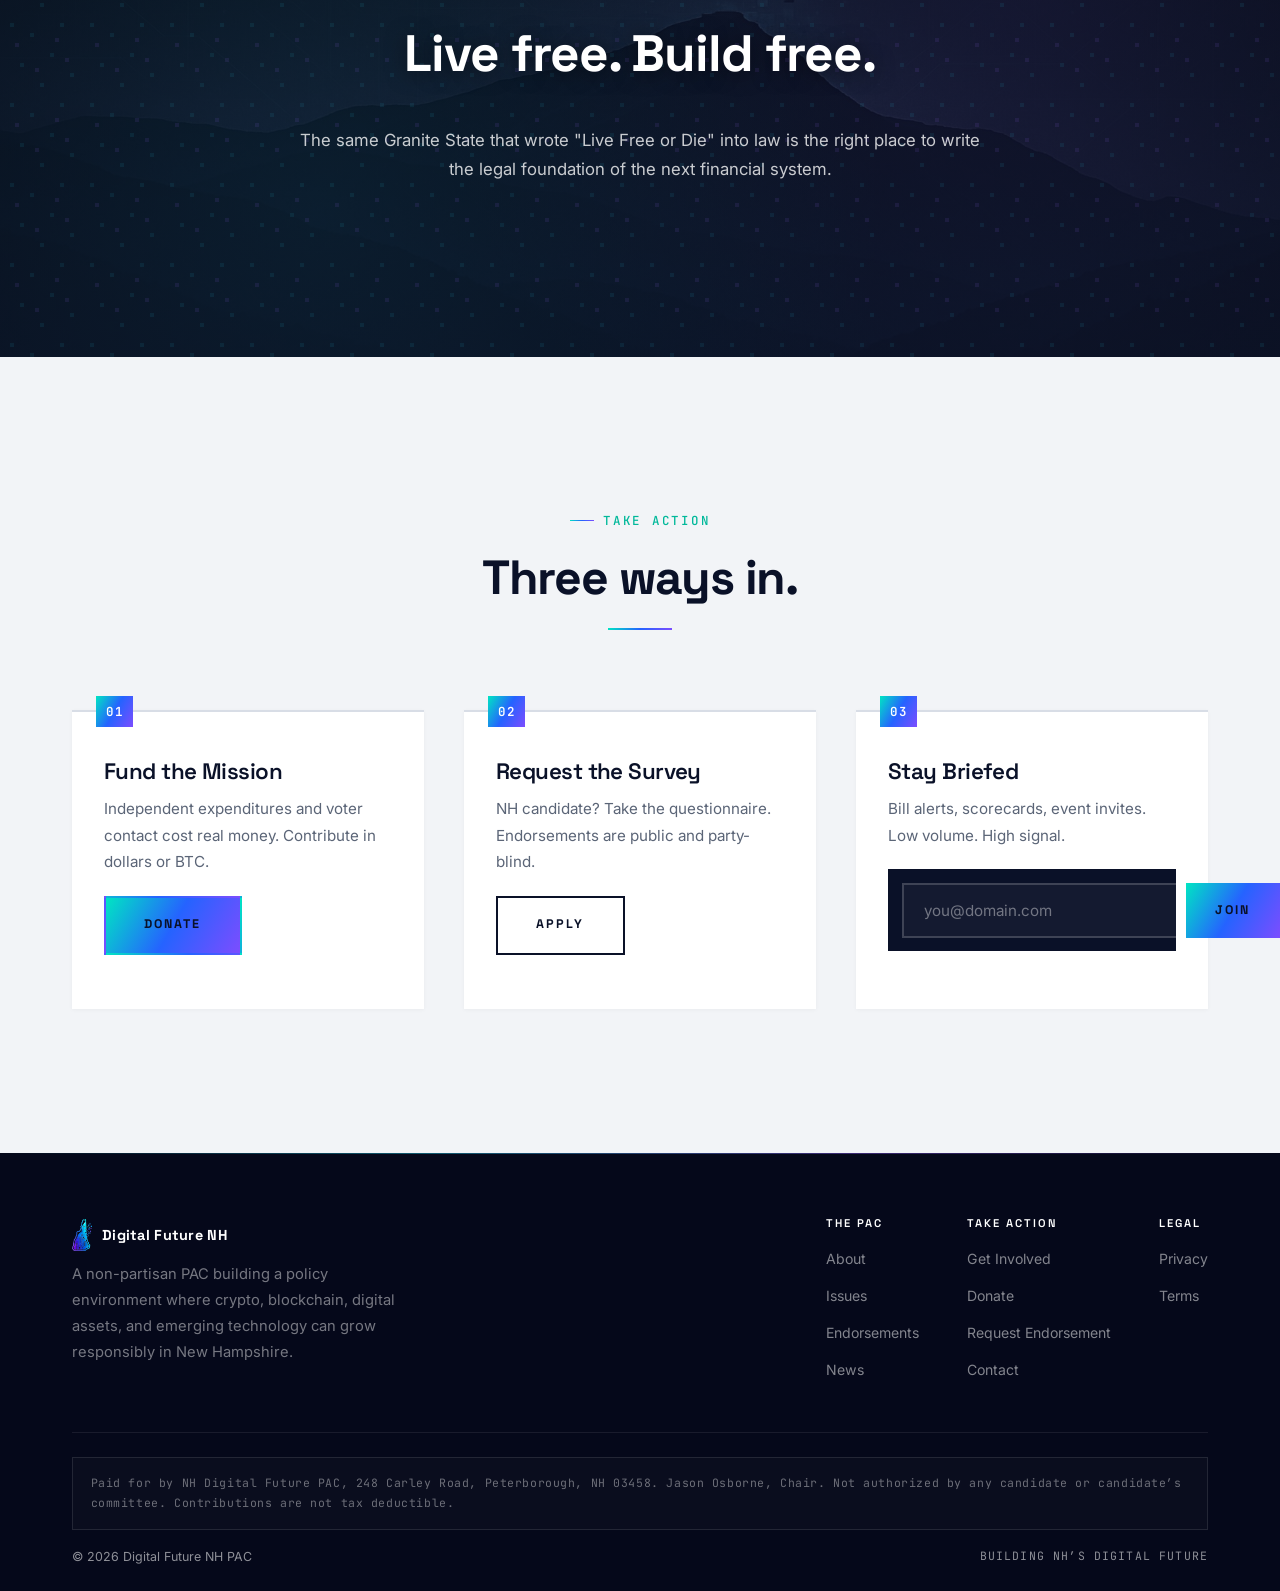
==== commit 4199e437: "Disclaimer: Jason Osborne is now Chair Co-Authored-By: Claude Opus 5.5 (1M context) <noreply@anthrop" ====
--- a/index.html
+++ b/index.html
@@ -358,7 +358,7 @@
         <div class="footer-col"><h4>Legal</h4><ul><li><a href="/privacy/">Privacy</a></li><li><a href="/terms/">Terms</a></li></ul></div>
       </nav>
     </div>
-    <div class="footer-disclaimer">Paid for by NH Digital Future PAC, 248 Carley Road, Peterborough, NH 03458. Chris Maidment, Chair. Not authorized by any candidate or candidate&rsquo;s committee. Contributions are not tax deductible.</div>
+    <div class="footer-disclaimer">Paid for by NH Digital Future PAC, 248 Carley Road, Peterborough, NH 03458. Jason Osborne, Chair. Not authorized by any candidate or candidate&rsquo;s committee. Contributions are not tax deductible.</div>
     <div class="footer-bottom" style="margin-top:1rem"><span>&copy; <span id="yr">2026</span> Digital Future NH PAC</span><span style="font-family:var(--font-mono);letter-spacing:.1em;text-transform:uppercase;font-size:.72rem">Building NH&rsquo;s Digital Future</span></div>
   </div>
 </footer>
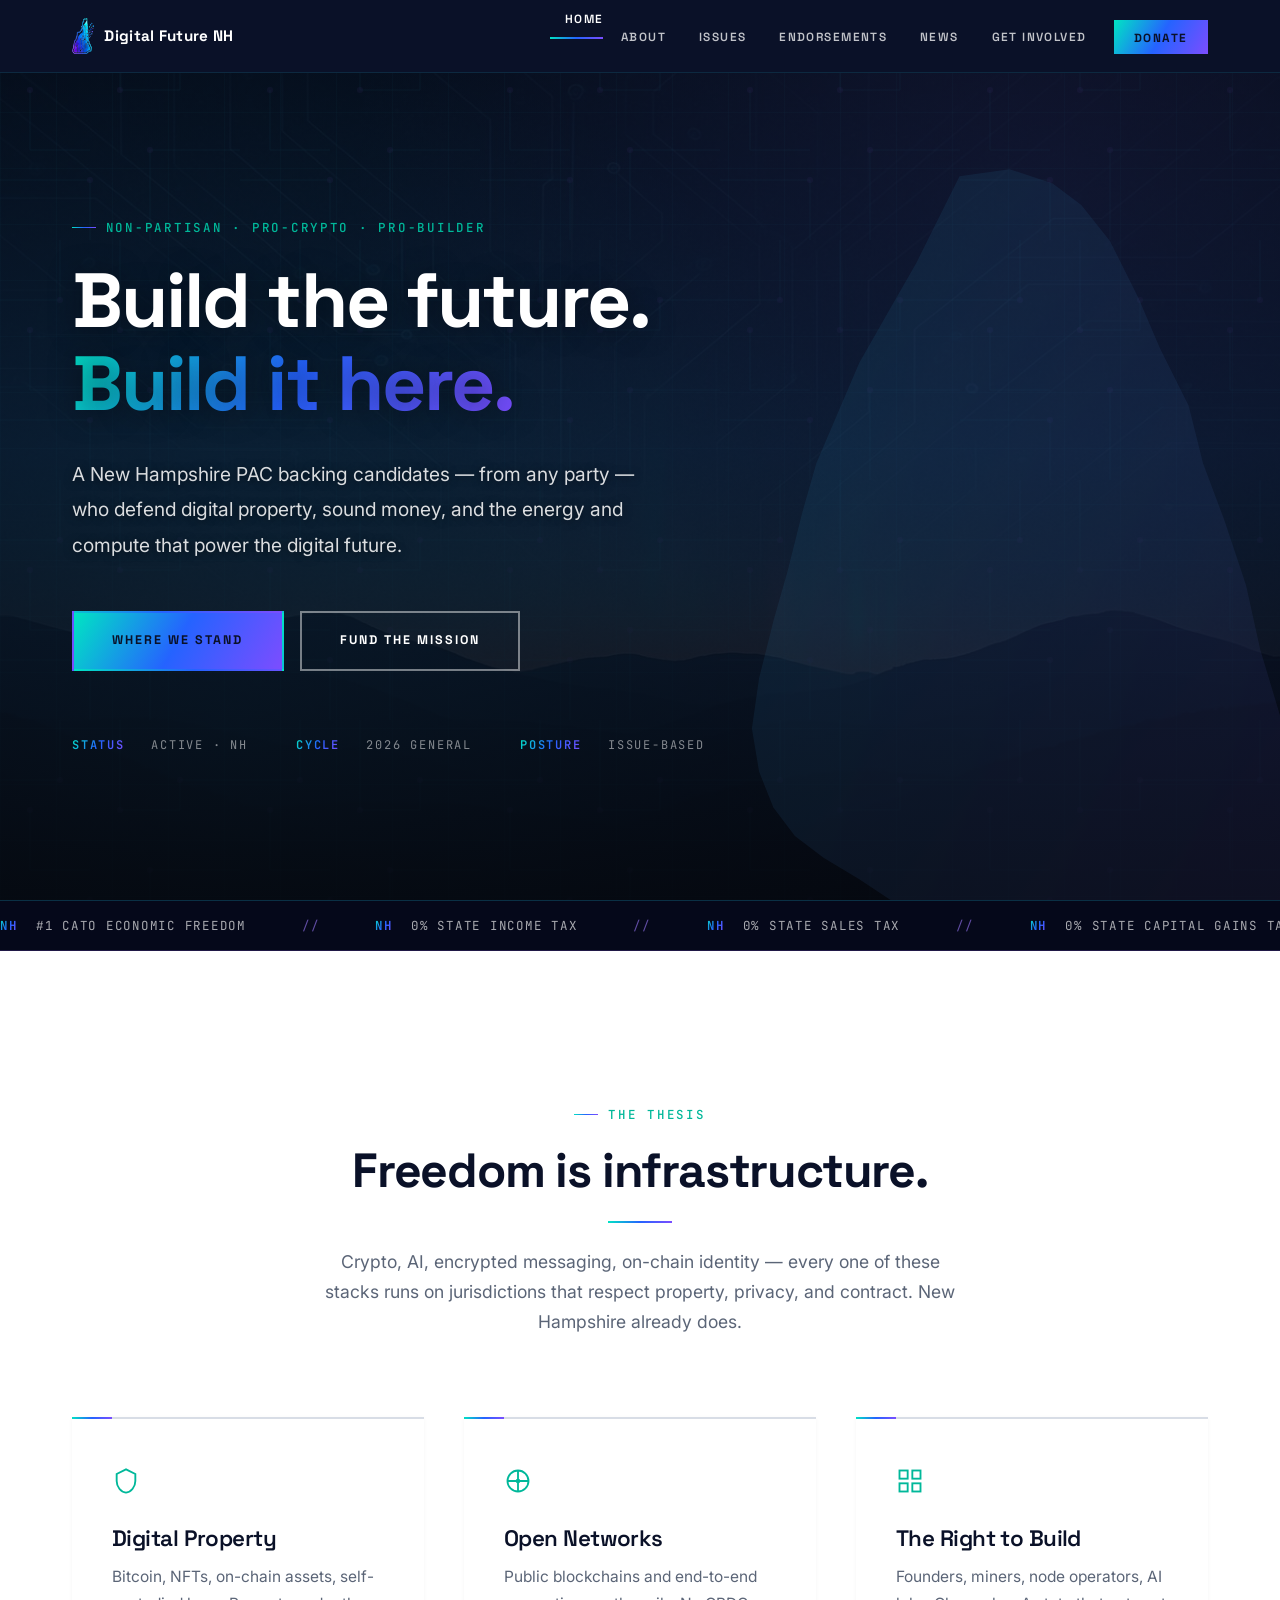
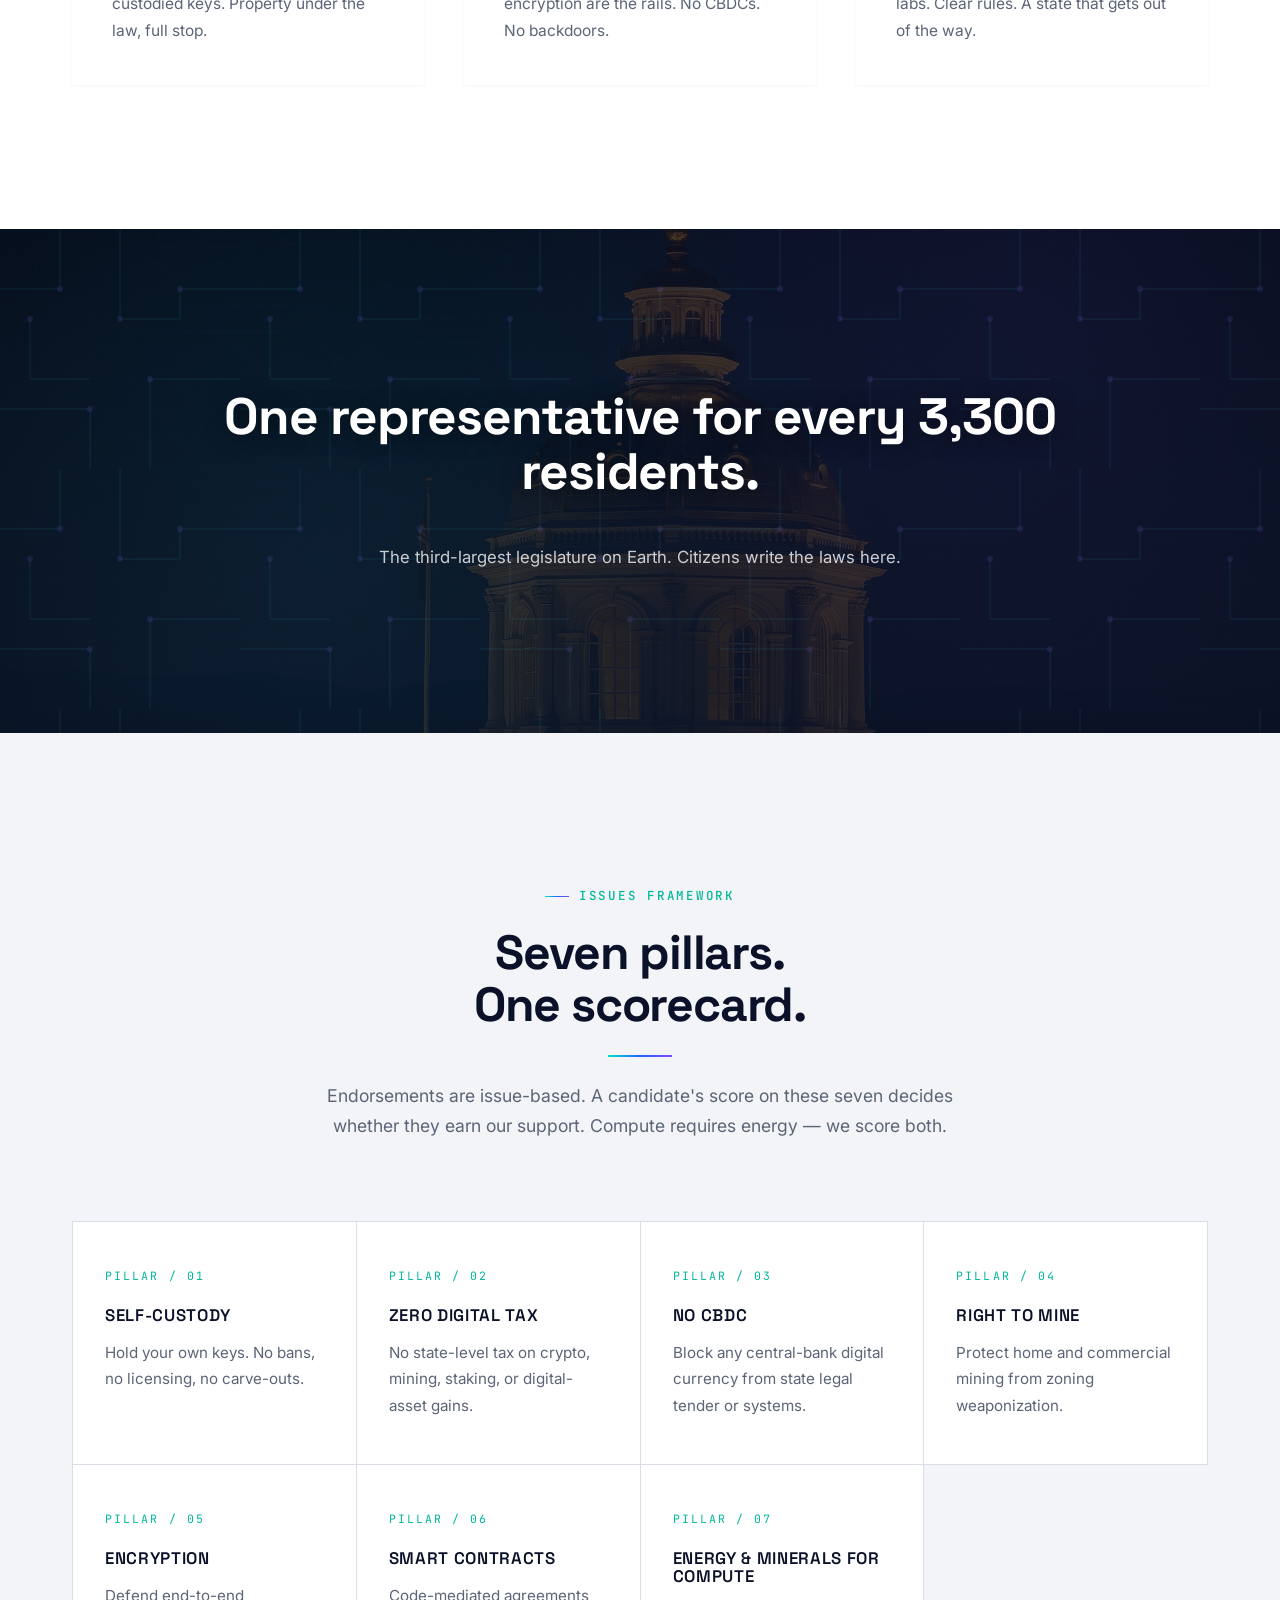
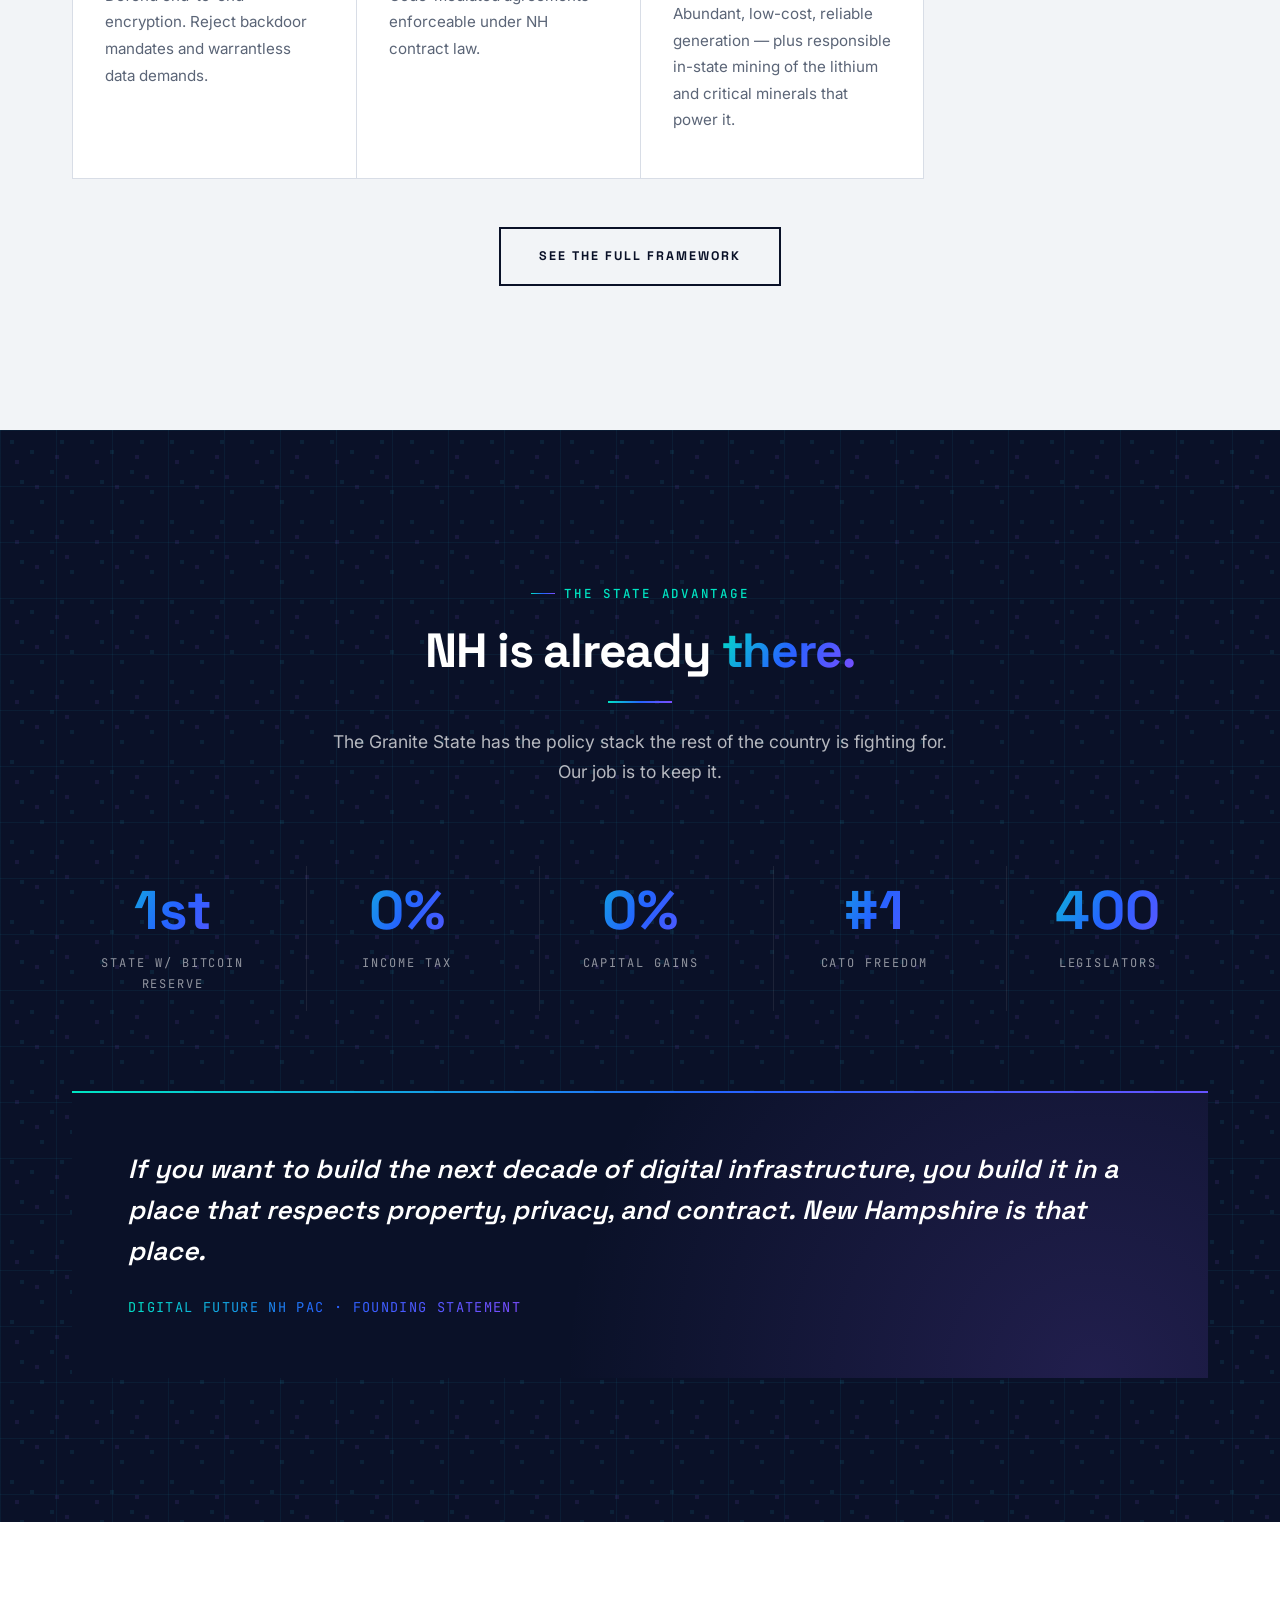
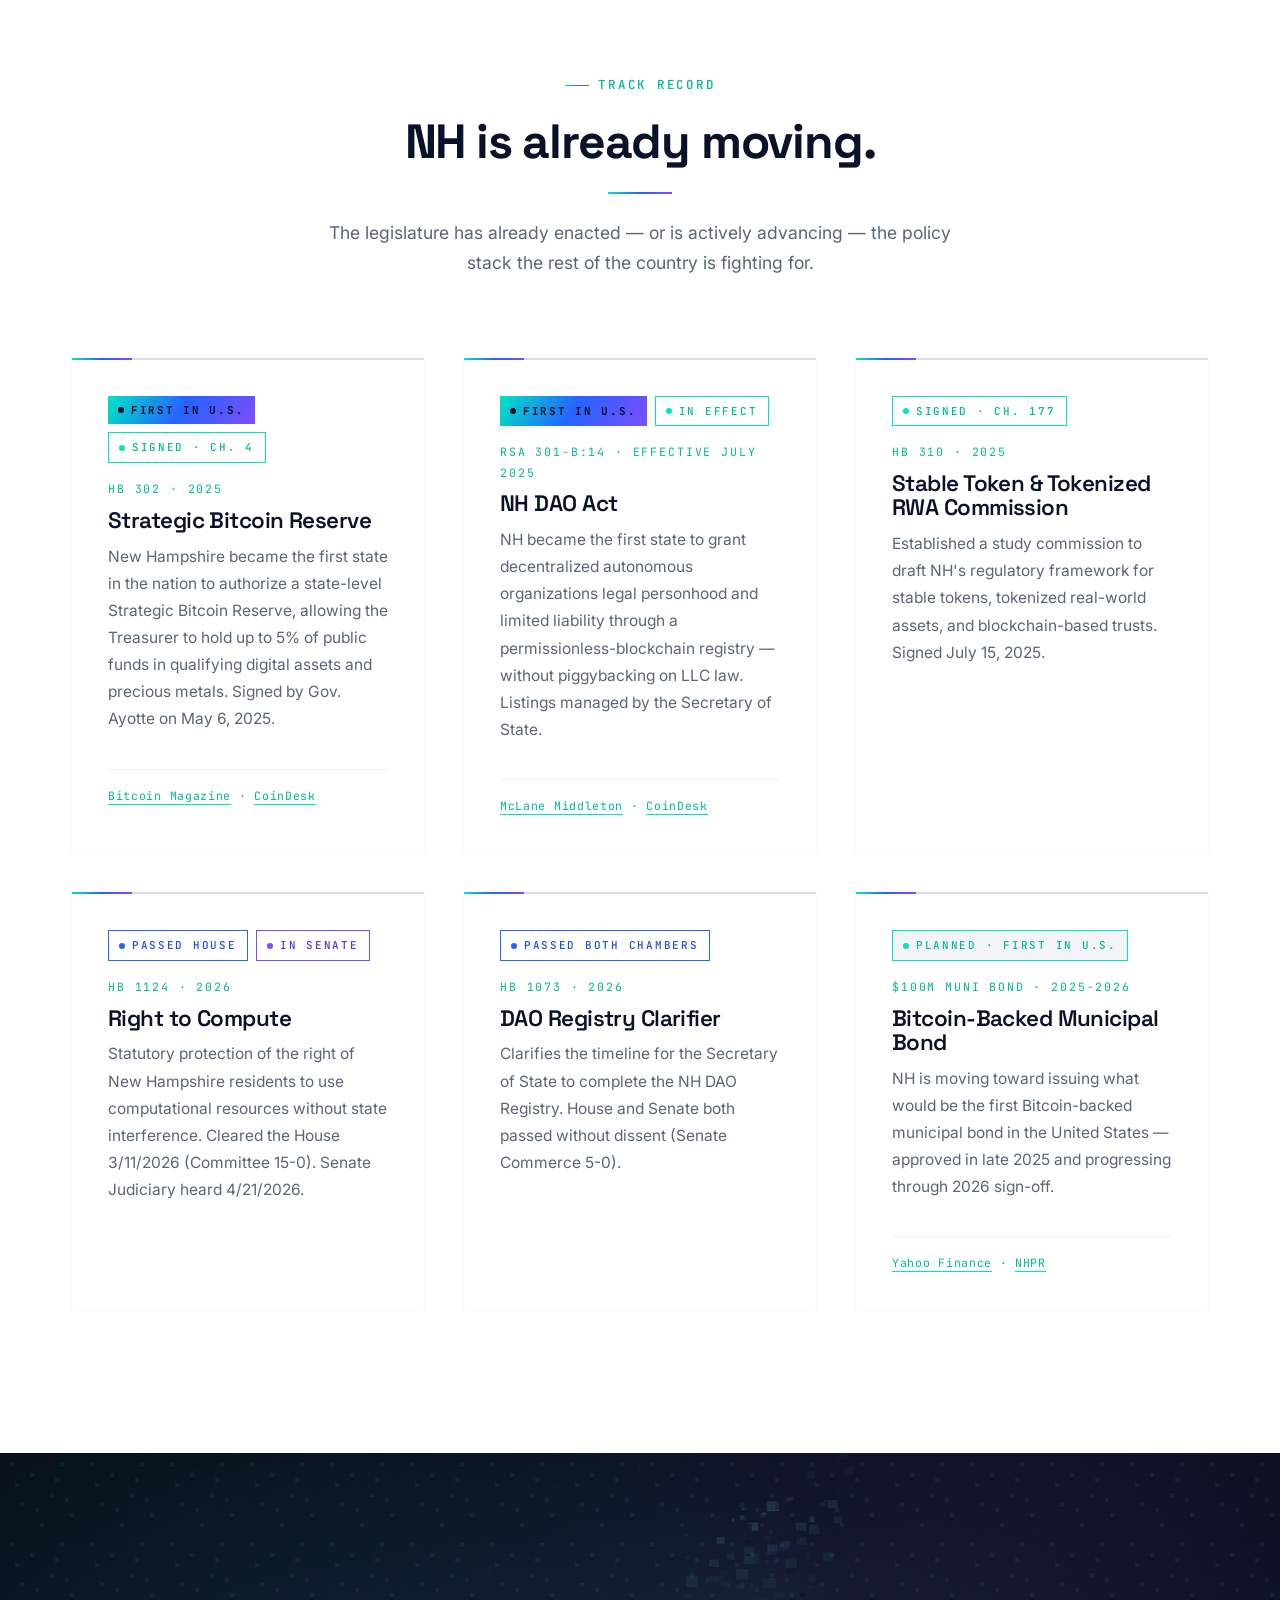
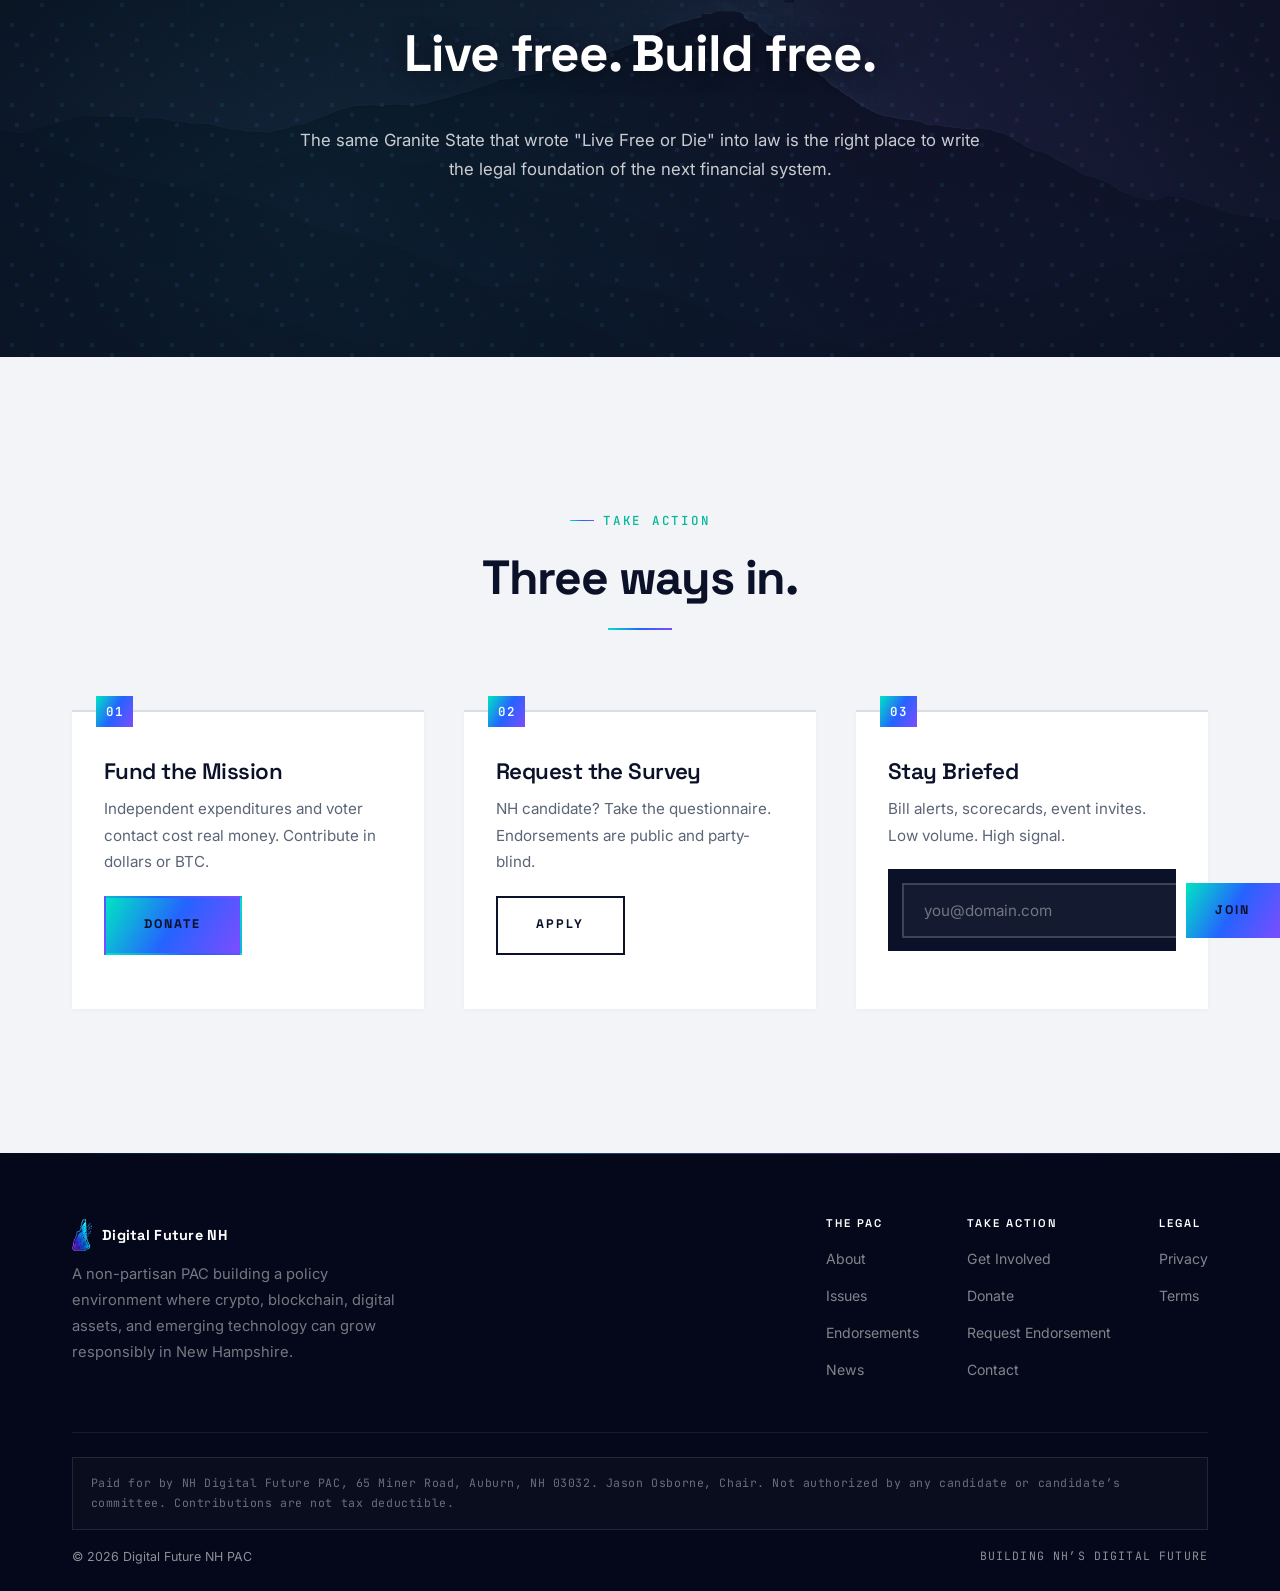
==== commit a524ed15: "Disclaimer: committee address to 65 Miner Road, Auburn Co-Authored-By: Claude Opus 5.5 (1M context) " ====
--- a/index.html
+++ b/index.html
@@ -358,7 +358,7 @@
         <div class="footer-col"><h4>Legal</h4><ul><li><a href="/privacy/">Privacy</a></li><li><a href="/terms/">Terms</a></li></ul></div>
       </nav>
     </div>
-    <div class="footer-disclaimer">Paid for by NH Digital Future PAC, 248 Carley Road, Peterborough, NH 03458. Jason Osborne, Chair. Not authorized by any candidate or candidate&rsquo;s committee. Contributions are not tax deductible.</div>
+    <div class="footer-disclaimer">Paid for by NH Digital Future PAC, 65 Miner Road, Auburn, NH 03032. Jason Osborne, Chair. Not authorized by any candidate or candidate&rsquo;s committee. Contributions are not tax deductible.</div>
     <div class="footer-bottom" style="margin-top:1rem"><span>&copy; <span id="yr">2026</span> Digital Future NH PAC</span><span style="font-family:var(--font-mono);letter-spacing:.1em;text-transform:uppercase;font-size:.72rem">Building NH&rsquo;s Digital Future</span></div>
   </div>
 </footer>
